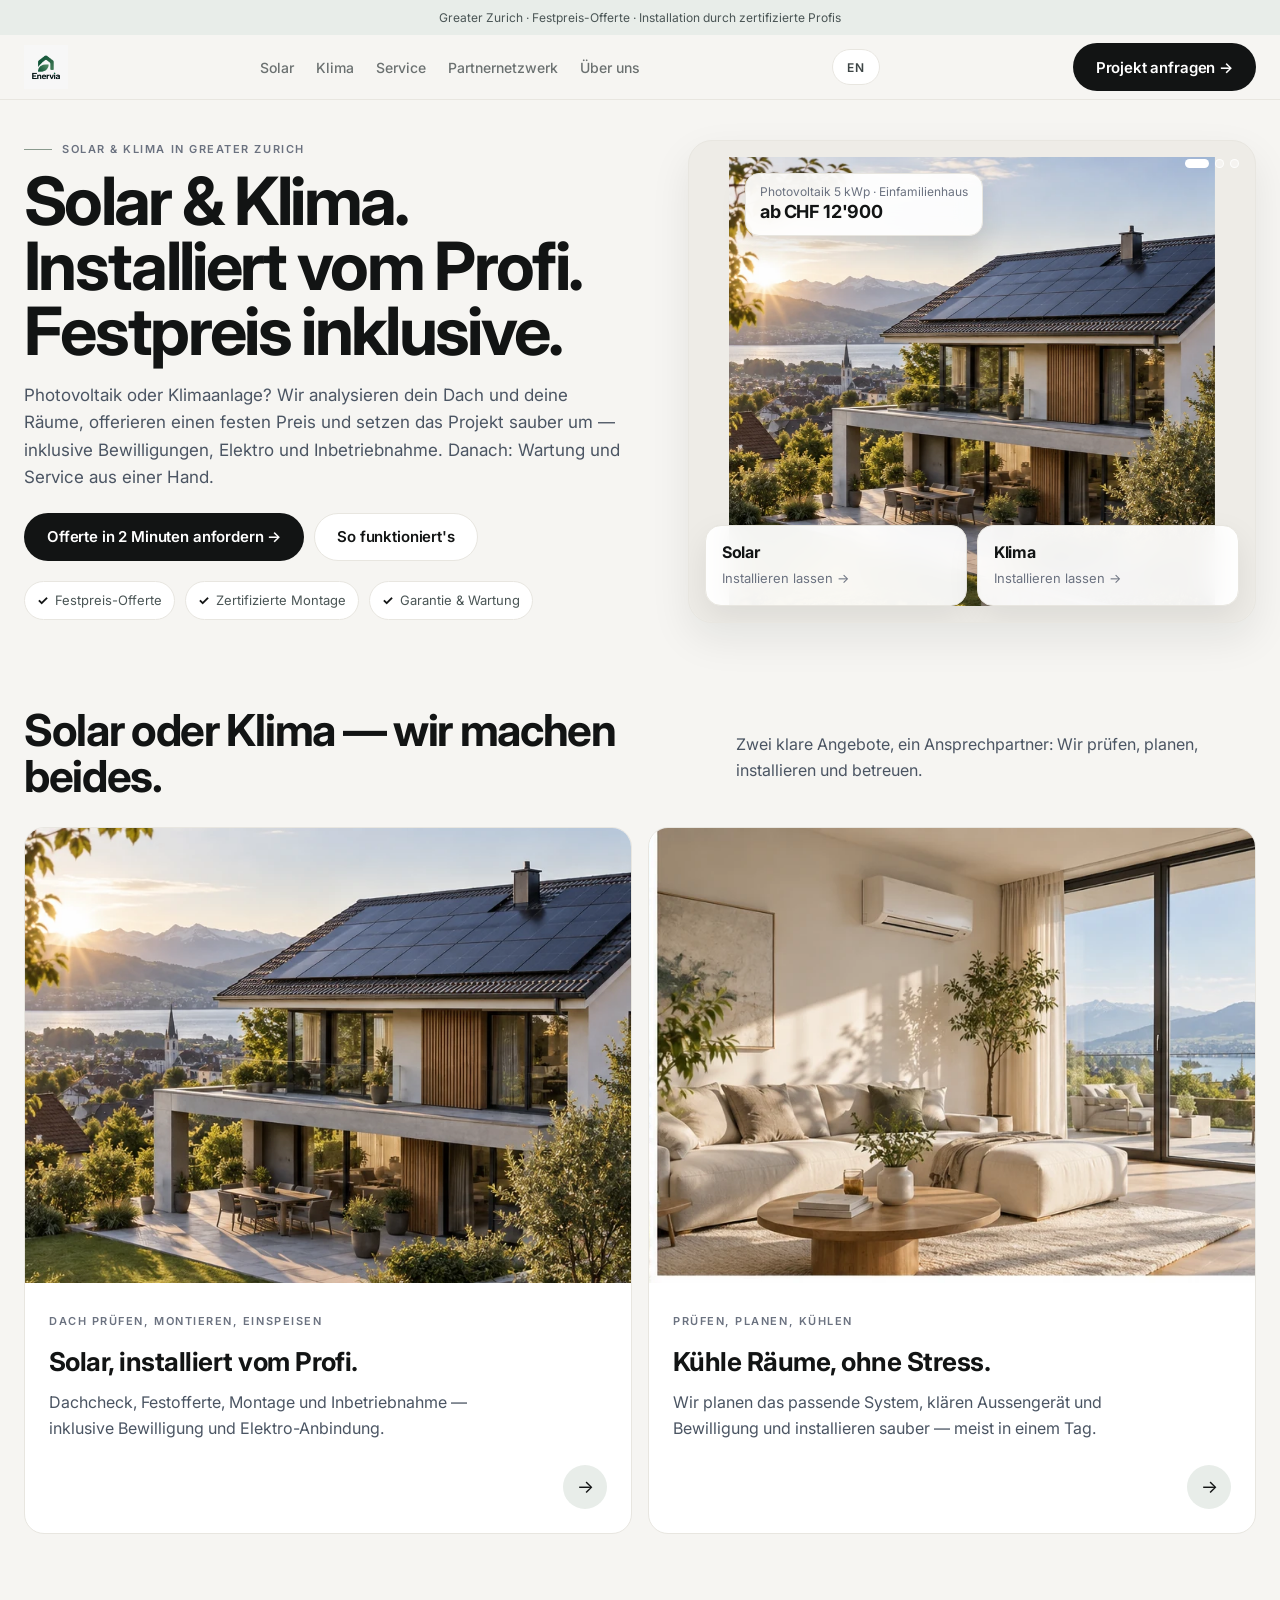
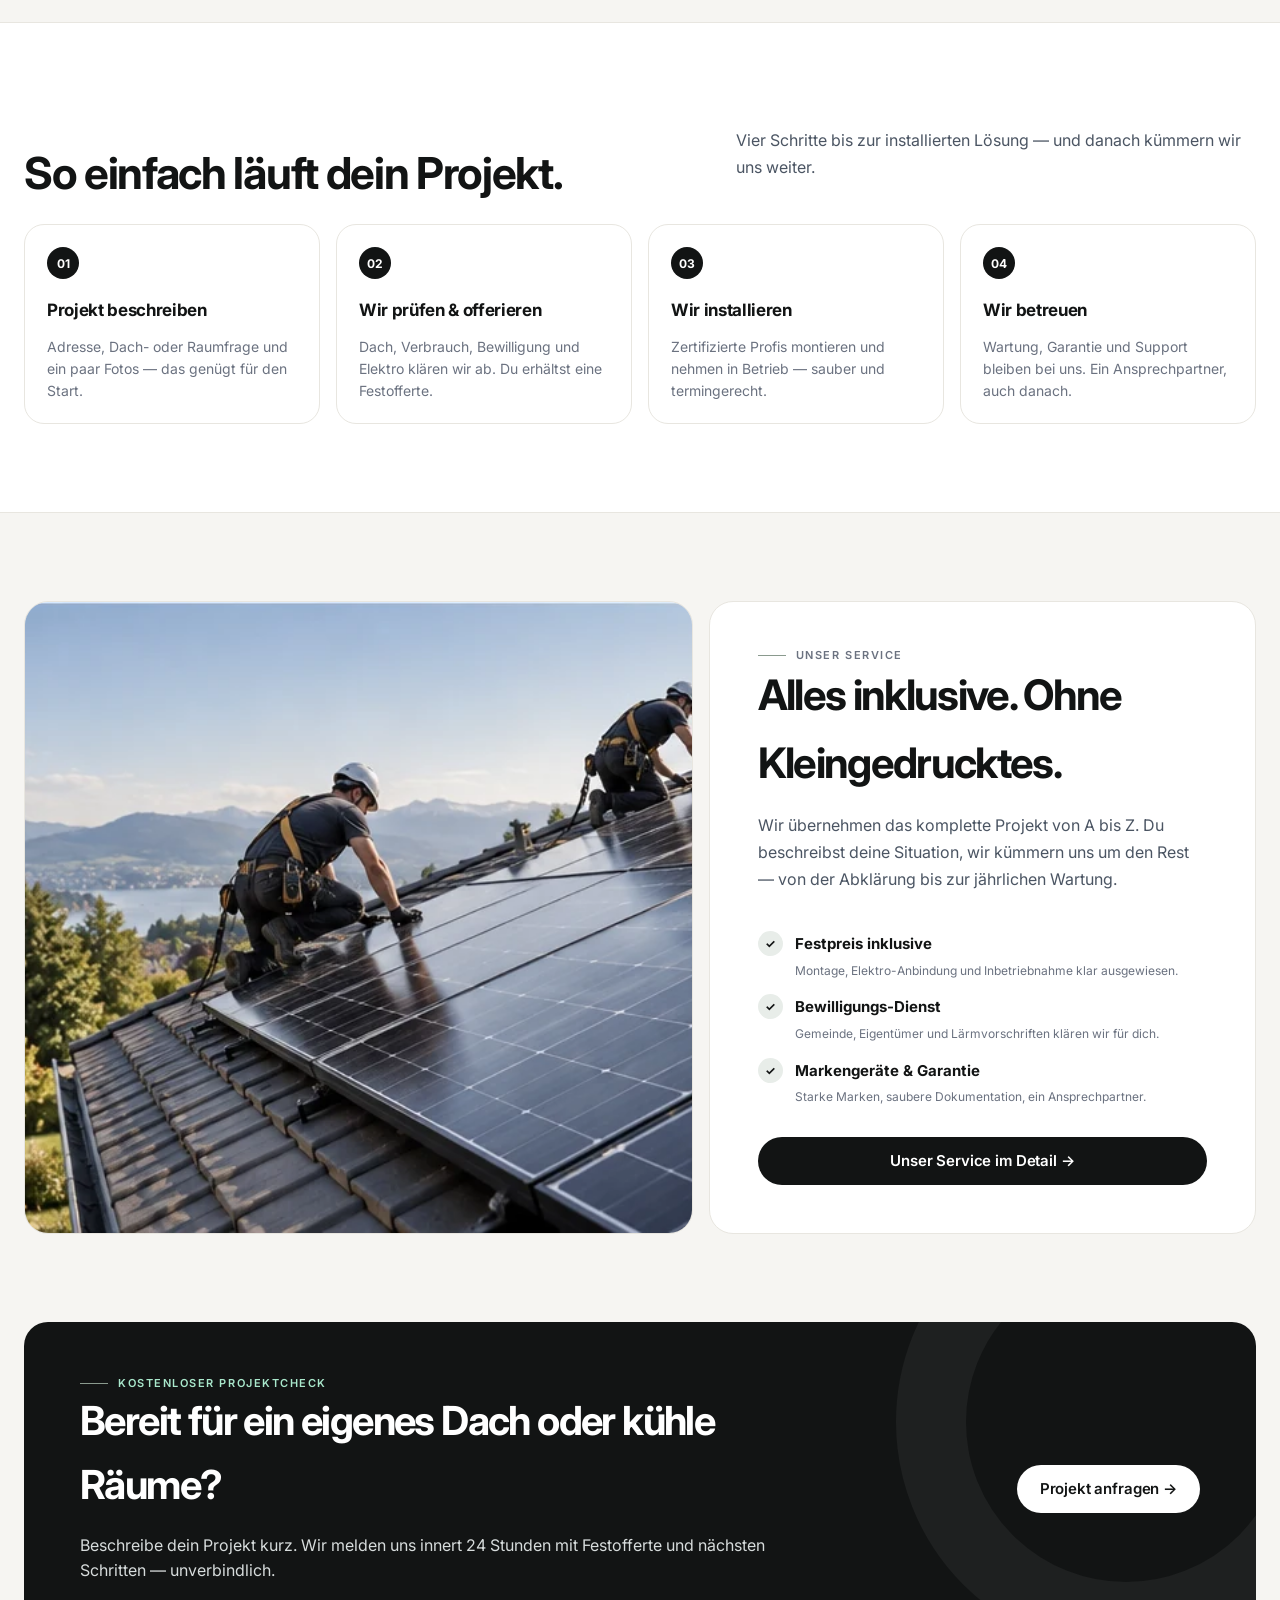
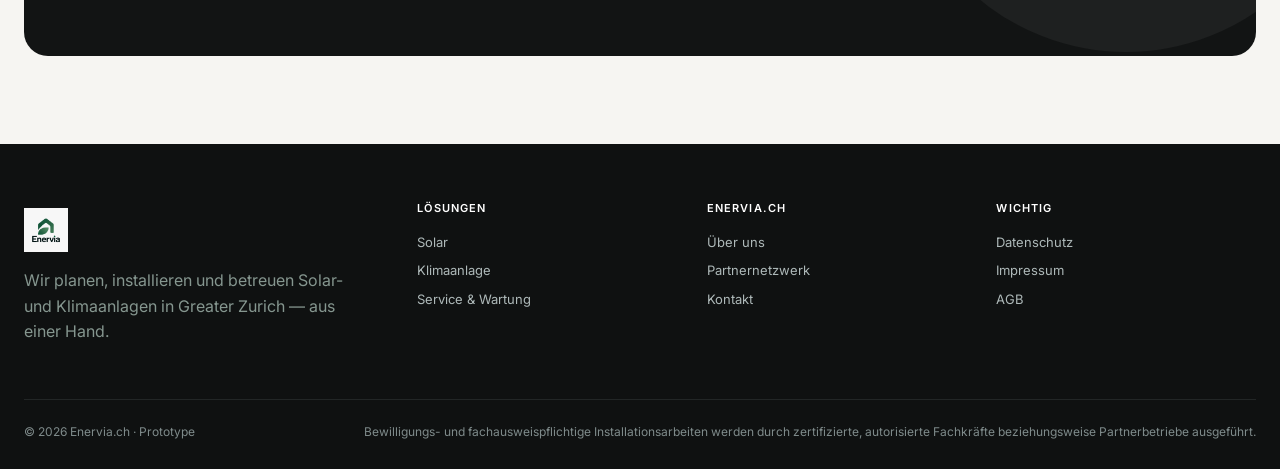
==== index.html @ 77761093 "made more like klimapro added veriation between solar and klima" ====
<!doctype html><html lang="de"><head><meta charset="utf-8"><meta name="viewport" content="width=device-width,initial-scale=1"><meta name="description" content="Solar und Klima in Greater Zurich: Festpreis, Installation und Service aus einer Hand." data-i18n-meta="meta.home"><title data-i18n="title.home">Enervia.ch – Solar & Klima installiert vom Profi</title><link rel="icon" href="assets/logo-mark.jpeg"><link rel="stylesheet" href="assets/style.css"><script src="assets/i18n.js"></script></head><body>
<div class="topbar" data-i18n="topbar">Greater Zurich · Festpreis-Offerte · Installation durch zertifizierte Profis</div>
<header class="header"><div class="wrap nav"><a class="brand" href="index.html"><img src="assets/logo.jpeg" alt="Enervia.ch"></a><nav class="navlinks"><a href="solar.html" data-i18n="nav.solar">Solar</a><a href="klima.html" data-i18n="nav.klima">Klima</a><a href="service.html" data-i18n="nav.service">Service</a><a href="partner.html" data-i18n="nav.partner">Partnernetzwerk</a><a href="about.html" data-i18n="nav.about">Über uns</a></nav><button class="langToggle" aria-label="Language">EN</button><a class="btn dark" href="kontakt.html" data-i18n="nav.cta">Projekt anfragen →</a><button class="menu" data-i18n-aria="menu.label" aria-label="Menü">☰</button><div class="mobileNav"><a href="solar.html" data-i18n="nav.solar">Solar</a><a href="klima.html" data-i18n="nav.klima">Klima</a><a href="service.html" data-i18n="nav.service">Service</a><a href="partner.html" data-i18n="nav.partner">Partnernetzwerk</a><a href="about.html" data-i18n="nav.about">Über uns</a><a href="kontakt.html"><b data-i18n="nav.cta">Projekt anfragen →</b></a></div></div></header>
<main>
<section class="hero"><div class="wrap heroShell"><div class="heroCopy"><div class="kicker" data-i18n="hero.kicker">Solar & Klima in Greater Zurich</div><h1 data-i18n="hero.h1" data-i18n-html="true">Solar & Klima. <br>Installiert vom Profi. <br>Festpreis inklusive.</h1><p class="lead" data-i18n="hero.lead">Photovoltaik oder Klimaanlage? Wir analysieren dein Dach und deine Räume, offerieren einen festen Preis und setzen das Projekt sauber um — inklusive Bewilligungen, Elektro und Inbetriebnahme. Danach: Wartung und Service aus einer Hand.</p><div class="heroActions"><a class="btn green" href="kontakt.html" data-i18n="hero.cta1">Offerte in 2 Minuten anfordern →</a><a class="btn ghost" href="#how" data-i18n="hero.cta2">So funktioniert's</a></div><div class="microTrust"><span data-i18n="hero.trust1">Festpreis-Offerte</span><span data-i18n="hero.trust2">Zertifizierte Montage</span><span data-i18n="hero.trust3">Garantie & Wartung</span></div></div><div class="heroVisual heroCarousel"><div class="heroSlides"><figure class="hslide active"><img src="assets/hero-solar.webp" alt="Modernes Schweizer Haus mit Solaranlage" data-i18n-alt="alt.heroSolar"><figcaption class="priceTag"><span data-i18n="hero.slide1">Photovoltaik 5 kWp · Einfamilienhaus</span><b>ab CHF 12'900</b></figcaption></figure><figure class="hslide"><img src="assets/climate.webp" alt="Modernes Wohnzimmer mit Klimaanlage" data-i18n-alt="alt.climateRoom"><figcaption class="priceTag"><span data-i18n="hero.slide2">Klimaanlage · 2 Räume · Wohnung</span><b>ab CHF 6'200</b></figcaption></figure><figure class="hslide"><img src="assets/installer.webp" alt="Fachbetrieb montiert Solarmodule" data-i18n-alt="alt.installer"><figcaption class="priceTag"><span data-i18n="hero.slide3">Beratung, Montage & Inbetriebnahme</span><b>aus einer Hand</b></figcaption></figure></div><div class="heroDots"><button class="dot active" type="button" aria-label="1"></button><button class="dot" type="button" aria-label="2"></button><button class="dot" type="button" aria-label="3"></button></div><div class="floating"><a class="floatCard solar" href="solar.html"><strong data-i18n="nav.solar">Solar</strong><small data-i18n="hero.float1">Installieren lassen →</small></a><a class="floatCard" href="klima.html"><strong data-i18n="nav.klima">Klima</strong><small data-i18n="hero.float2">Installieren lassen →</small></a></div></div></div></section>
<section class="choice" id="how"><div class="wrap"><div class="sectionHead"><h2 data-i18n="choose.h2">Solar oder Klima — wir machen beides.</h2><p data-i18n="choose.p">Zwei klare Angebote, ein Ansprechpartner: Wir prüfen, planen, installieren und betreuen.</p></div><div class="serviceGrid"><a class="serviceCard" href="solar.html"><img src="assets/hero-solar.webp" alt="Photovoltaik auf einem Einfamilienhaus" data-i18n-alt="alt.solarHouse"><div><span class="tag" data-i18n="choose.tag1">Dach prüfen, montieren, einspeisen</span><h3 data-i18n="choose.card1h">Solar, installiert vom Profi.</h3><p data-i18n="choose.card1p">Dachcheck, Festofferte, Montage und Inbetriebnahme — inklusive Bewilligung und Elektro-Anbindung.</p></div><span class="roundArrow">→</span></a><a class="serviceCard climate" href="klima.html"><img src="assets/climate.webp" alt="Modernes Wohnzimmer mit Klimaanlage" data-i18n-alt="alt.climateRoom"><div><span class="tag" data-i18n="choose.tag2">Prüfen, planen, kühlen</span><h3 data-i18n="choose.card2h">Kühle Räume, ohne Stress.</h3><p data-i18n="choose.card2p">Wir planen das passende System, klären Aussengerät und Bewilligung und installieren sauber — meist in einem Tag.</p></div><span class="roundArrow">→</span></a></div></div></section>
<section class="value"><div class="wrap"><div class="sectionHead"><h2 data-i18n="value.h2">So einfach läuft dein Projekt.</h2><p data-i18n="value.p">Vier Schritte bis zur installierten Lösung — und danach kümmern wir uns weiter.</p></div><div class="steps"><div class="step"><div class="num">01</div><h3 data-i18n="value.s1h">Projekt beschreiben</h3><p data-i18n="value.s1p">Adresse, Dach- oder Raumfrage und ein paar Fotos — das genügt für den Start.</p></div><div class="step"><div class="num">02</div><h3 data-i18n="value.s2h">Wir prüfen & offerieren</h3><p data-i18n="value.s2p">Dach, Verbrauch, Bewilligung und Elektro klären wir ab. Du erhältst eine Festofferte.</p></div><div class="step"><div class="num">03</div><h3 data-i18n="value.s3h">Wir installieren</h3><p data-i18n="value.s3p">Zertifizierte Profis montieren und nehmen in Betrieb — sauber und termingerecht.</p></div><div class="step"><div class="num">04</div><h3 data-i18n="value.s4h">Wir betreuen</h3><p data-i18n="value.s4p">Wartung, Garantie und Support bleiben bei uns. Ein Ansprechpartner, auch danach.</p></div></div></div></section>
<section class="proof"><div class="wrap proofGrid"><div class="proofPhoto"><img src="assets/installer.webp" alt="Fachbetrieb montiert Solarmodule" data-i18n-alt="alt.installer"></div><div class="proofCopy"><span class="kicker" data-i18n="proof.kicker">Unser Service</span><h2 data-i18n="proof.h2">Alles inklusive. Ohne Kleingedrucktes.</h2><p data-i18n="proof.p">Wir übernehmen das komplette Projekt von A bis Z. Du beschreibst deine Situation, wir kümmern uns um den Rest — von der Abklärung bis zur jährlichen Wartung.</p><div class="checks"><div class="check"><i>✓</i><div><b data-i18n="proof.c1b">Festpreis inklusive</b><br><span class="notice" data-i18n="proof.c1s">Montage, Elektro-Anbindung und Inbetriebnahme klar ausgewiesen.</span></div></div><div class="check"><i>✓</i><div><b data-i18n="proof.c2b">Bewilligungs-Dienst</b><br><span class="notice" data-i18n="proof.c2s">Gemeinde, Eigentümer und Lärmvorschriften klären wir für dich.</span></div></div><div class="check"><i>✓</i><div><b data-i18n="proof.c3b">Markengeräte & Garantie</b><br><span class="notice" data-i18n="proof.c3s">Starke Marken, saubere Dokumentation, ein Ansprechpartner.</span></div></div></div><a class="btn dark" href="service.html" data-i18n="proof.btn">Unser Service im Detail →</a></div></div></section>
<section class="cta"><div class="wrap ctaBox"><div><span class="kicker" style="color:#a9e8cc" data-i18n="cta.kicker">Kostenloser Projektcheck</span><h2 data-i18n="cta.h2">Bereit für ein eigenes Dach oder kühle Räume?</h2><p data-i18n="cta.p">Beschreibe dein Projekt kurz. Wir melden uns innert 24 Stunden mit Festofferte und nächsten Schritten — unverbindlich.</p></div><a class="btn" href="kontakt.html" data-i18n="cta.btn">Projekt anfragen →</a></div></section>
</main>
<footer><div class="wrap"><div class="footgrid"><div><a class="brand" href="index.html" style="color:#fff"><img src="assets/logo.jpeg" alt="Enervia.ch"></a><p style="color:#85968f;max-width:320px;line-height:1.6" data-i18n="footer.desc">Wir planen, installieren und betreuen Solar- und Klimaanlagen in Greater Zurich — aus einer Hand.</p></div><div><h4 data-i18n="footer.solutions">Lösungen</h4><a href="solar.html" data-i18n="nav.solar">Solar</a><a href="klima.html" data-i18n="footer.klima">Klimaanlage</a><a href="service.html" data-i18n="footer.service">Service & Wartung</a></div><div><h4>Enervia.ch</h4><a href="about.html" data-i18n="nav.about">Über uns</a><a href="partner.html" data-i18n="nav.partner">Partnernetzwerk</a><a href="kontakt.html" data-i18n="footer.contact">Kontakt</a></div><div><h4 data-i18n="footer.legal">Wichtig</h4><a href="#" data-i18n="footer.privacy">Datenschutz</a><a href="#" data-i18n="footer.imprint">Impressum</a><a href="#" data-i18n="footer.terms">AGB</a></div></div><div class="footbottom"><div>© 2026 Enervia.ch · Prototype</div><div data-i18n="footer.disclaimer">Bewilligungs- und fachausweispflichtige Installationsarbeiten werden durch zertifizierte, autorisierte Fachkräfte beziehungsweise Partnerbetriebe ausgeführt.</div></div></div></footer>
<script src="assets/app.js"></script></body></html>
---- assets/style.css ----
@import url('https://fonts.googleapis.com/css2?family=Inter:wght@400;500;600;700&family=Instrument+Serif:ital@0;1&display=swap');
:root{
  --charcoal:#121414;
  --ink:#121414;
  --sage:#8A9A8E;
  --sage-light:#E8EDE9;
  --stone:#F6F5F2;
  --stone-2:#EEECE7;
  --border:#E8E6E0;
  --muted:#6B7280;
  --bg:#F6F5F2;
  --card:#fff;
  --green:#121414;
  --green-dark:#2a2f2f;
  --mint:#E8EDE9;
  --max:1280px;
  --r:20px;
  --radius:16px;
  --radius-pill:999px;
  --shadow:0 16px 40px rgba(18,20,20,.08)}
*{box-sizing:border-box}html{scroll-behavior:smooth}body{margin:0;background:var(--stone);color:var(--ink);font-family:'Inter',system-ui,-apple-system,Segoe UI,sans-serif;line-height:1.6;-webkit-font-smoothing:antialiased}img{display:block;max-width:100%}a{text-decoration:none;color:inherit}.wrap{width:min(var(--max),calc(100% - 48px));margin:auto}
.topbar{background:var(--sage-light);color:#4A5555;font-size:12px;padding:8px 0;text-align:center}.header{position:sticky;top:0;z-index:40;background:rgba(246,245,242,.92);backdrop-filter:blur(12px);border-bottom:1px solid var(--border)}.nav{height:64px;display:flex;align-items:center;justify-content:space-between;gap:24px}.brand{font:700 19px/1 'Inter',sans-serif;letter-spacing:-.03em;display:flex;align-items:center;gap:10px}.brand span{color:var(--sage)}.brand img{display:block;height:44px;width:auto;object-fit:contain}.navlinks{display:flex;align-items:center;gap:22px;font:500 14px 'Inter',sans-serif;color:#3d4545;flex-shrink:0}.navlinks a{white-space:nowrap;opacity:.75;transition:opacity .2s ease,transform .2s ease}.navlinks a:hover{opacity:1;color:var(--ink);transform:translateY(-1px)}.btn{display:inline-flex;align-items:center;justify-content:center;gap:10px;min-height:48px;padding:0 22px;border-radius:var(--radius-pill);border:1px solid transparent;font:600 15px 'Inter',sans-serif;letter-spacing:-.01em;cursor:pointer;transition:transform .25s cubic-bezier(.16,1,.3,1),box-shadow .25s ease,background .2s ease,border-color .2s ease}.btn.dark,.btn.green{background:var(--charcoal);color:#fff}.btn.green{background:var(--charcoal)}.btn.dark:hover,.btn.green:hover{background:var(--green-dark)}.btn.ghost{background:#fff;color:var(--charcoal);border:1px solid var(--border)}.btn.ghost:hover{border-color:var(--charcoal)}.btn:hover{transform:translateY(-2px);box-shadow:0 6px 18px rgba(0,0,0,.12)}.menu{display:none;border:1px solid var(--border);background:#fff;width:42px;height:42px;border-radius:12px;font-size:22px;color:var(--charcoal)}.mobileNav{display:none}
.hero{padding:56px 0 44px}.heroShell{display:grid;grid-template-columns:1.05fr .95fr;gap:48px;align-items:center}.heroCopy{border-radius:0;background:transparent;padding:0;display:flex;flex-direction:column;justify-content:center;position:relative;overflow:hidden}.heroCopy:after{content:none}.kicker{font:600 11px/1 'Inter',sans-serif;letter-spacing:.14em;text-transform:uppercase;color:var(--muted);display:flex;align-items:center;gap:10px}.kicker::before{content:"";width:28px;height:1px;background:var(--sage)}h1,h2,h3{font-family:'Inter',sans-serif;letter-spacing:-.04em;margin:0}h1{font-size:clamp(46px,5.2vw,72px);line-height:.98;max-width:760px;margin-top:18px;letter-spacing:-.04em}.lead{font-size:17px;line-height:1.6;color:#4B5563;max-width:600px;margin:22px 0 0}.heroActions{display:flex;gap:10px;flex-wrap:wrap;margin-top:28px}.microTrust{display:flex;gap:10px;flex-wrap:wrap;margin-top:26px;color:#4A5555;font-size:13px}.microTrust span{background:#fff;border:1px solid var(--border);border-radius:var(--radius-pill);padding:8px 12px;display:inline-flex;align-items:center;gap:7px}.microTrust span:before{content:'✓';color:var(--charcoal);font-weight:700}.heroVisual{border-radius:24px;background:var(--stone-2);border:1px solid var(--border);overflow:hidden;position:relative;aspect-ratio:4/3;box-shadow:var(--shadow)}.heroVisual img{width:100%;height:100%;object-fit:cover}.floating{position:absolute;left:16px;right:16px;bottom:16px;display:grid;grid-template-columns:1fr 1fr;gap:10px}.floatCard{background:rgba(255,255,255,.94);backdrop-filter:blur(12px);border:1px solid var(--border);box-shadow:0 12px 32px rgba(0,0,0,.08);padding:14px 16px;border-radius:16px}.floatCard strong{font-family:'Inter',sans-serif;font-weight:700;display:block;font-size:16px;letter-spacing:-.02em}.floatCard small{color:var(--muted);font-size:13px}.floatCard.solar{background:rgba(255,255,255,.94);color:var(--charcoal)}.floatCard.solar small{color:var(--muted)}

/* ── Compact hero (KlimaPro-style) ── */
.hero{padding:40px 0 40px}
.heroShell{gap:36px}
.heroCopy h1{margin-top:14px}
.heroCopy .lead{margin-top:18px}
.heroCopy .heroActions{margin-top:22px}
.heroCopy .microTrust{margin-top:20px}

/* ── Hero carousel ── */
@media(min-width:981px){.heroVisual.heroCarousel{aspect-ratio:4/3.4}}
.heroSlides{position:absolute;inset:0}
.hslide{position:absolute;inset:0;opacity:0;transition:opacity 1s ease}
.hslide.active{opacity:1}
.hslide img{width:100%;height:100%;object-fit:cover;animation:heroZoom 8s ease forwards}
@keyframes heroZoom{from{transform:scale(1.06)}to{transform:scale(1)}}
.priceTag{position:absolute;top:16px;left:16px;background:rgba(255,255,255,.92);backdrop-filter:blur(12px);border:1px solid var(--border);border-radius:14px;padding:10px 14px;box-shadow:0 10px 26px rgba(0,0,0,.10);line-height:1.35;z-index:2}
.priceTag span{display:block;font-size:12px;color:var(--muted)}
.priceTag b{font-size:18px;font-weight:700;letter-spacing:-.02em}
.heroDots{position:absolute;right:16px;top:18px;display:flex;gap:6px;z-index:2}
.heroDots .dot{width:9px;height:9px;border-radius:50%;border:1px solid rgba(255,255,255,.85);background:rgba(255,255,255,.4);cursor:pointer;padding:0;transition:background .3s ease,width .3s ease}
.heroDots .dot.active{background:#fff;width:24px;border-radius:999px}
.heroVisual .floating{z-index:3}
.choice{padding:44px 0 88px}.sectionHead{display:flex;justify-content:space-between;gap:30px;align-items:end;margin-bottom:28px}.sectionHead h2{font-size:clamp(30px,3.6vw,44px);line-height:1.05;max-width:700px;letter-spacing:-.03em}.sectionHead p{max-width:520px;color:#4B5563;line-height:1.65}.serviceGrid{display:grid;grid-template-columns:1fr 1fr;gap:16px}.serviceCard{min-height:0;border-radius:20px;background:#fff;border:1px solid var(--border);color:var(--charcoal);padding:0;display:flex;flex-direction:column;isolation:isolate;overflow:hidden;transition:transform .35s cubic-bezier(.16,1,.3,1),box-shadow .35s ease,border-color .2s ease}.serviceCard img{position:static;width:100%;height:auto;aspect-ratio:4/3;object-fit:cover;transition:transform .5s ease}.serviceCard:hover img{transform:scale(1.03)}.serviceCard:after{content:none}.serviceCard:hover{transform:translateY(-6px);box-shadow:0 16px 32px rgba(0,0,0,.08);border-color:#d0ceca}.serviceCard>div{padding:24px}.serviceCard .tag{font:600 11px/1 'Inter',sans-serif;letter-spacing:.14em;text-transform:uppercase;color:var(--muted)}.serviceCard h3{font-size:26px;margin:8px 0;letter-spacing:-.02em}.serviceCard p{margin:0;color:#4B5563;max-width:430px}.roundArrow{width:44px;height:44px;border-radius:50%;background:var(--sage-light);color:var(--charcoal);display:grid;place-items:center;font-size:18px;margin:auto 24px 24px;align-self:flex-end;transition:transform .3s ease,background .25s ease}.serviceCard:hover .roundArrow{transform:translate(2px,-2px);background:var(--charcoal);color:#fff}.tag{font-size:12px;font-weight:700;text-transform:uppercase;letter-spacing:.12em}.serviceCard.climate img{object-position:center}.serviceCard,.step,.infoCard{transition:transform .35s cubic-bezier(.16,1,.3,1),box-shadow .35s cubic-bezier(.16,1,.3,1)}
.value{padding:88px 0;background:#fff;color:var(--charcoal);border-top:1px solid var(--border);border-bottom:1px solid var(--border)}.value .sectionHead p{color:#4B5563}.steps{display:grid;grid-template-columns:repeat(4,1fr);gap:16px}.step{border:1px solid var(--border);border-radius:20px;padding:22px;background:#fff;display:flex;flex-direction:column;gap:12px}.step:hover{transform:translateY(-5px);border-color:#d0ceca;box-shadow:0 12px 28px rgba(0,0,0,.06)}.step .num{width:32px;height:32px;border-radius:50%;display:grid;place-items:center;background:var(--charcoal);color:#fff;font:700 12px 'Inter',sans-serif;transition:transform .3s ease,background .3s ease}.step:hover .num{background:var(--green-dark);transform:scale(1.08)}.step h3{font-size:17px;margin:6px 0 0;letter-spacing:-.02em}.step p{color:var(--muted);margin:0;font-size:14px;line-height:1.55}
.proof{padding:88px 0}.proofGrid{display:grid;grid-template-columns:1.1fr .9fr;gap:16px}.proofPhoto,.proofCopy{border-radius:24px;overflow:hidden;min-height:480px}.proofPhoto{border:1px solid var(--border)}.proofPhoto img{width:100%;height:100%;object-fit:cover}.proofCopy{background:#fff;border:1px solid var(--border);padding:48px;display:flex;flex-direction:column;justify-content:center}.proofCopy h2{font-size:clamp(28px,3.4vw,42px)}.proofCopy p{color:#4B5563;line-height:1.7}.checks{display:grid;gap:12px;margin:22px 0 28px}.check{display:flex;gap:12px}.check b{font-size:15px}.check i{font-style:normal;width:25px;height:25px;border-radius:50%;background:var(--sage-light);color:var(--charcoal);display:grid;place-items:center;font-size:12px;font-weight:700;flex:0 0 auto}.check:hover i{transform:scale(1.12);background:var(--sage);color:#fff}
.cta{padding:0 0 88px}.ctaBox{border-radius:24px;background:var(--charcoal);color:#fff;padding:56px;display:flex;align-items:center;justify-content:space-between;gap:30px;overflow:hidden;position:relative}.ctaBox:after{content:'';position:absolute;width:320px;height:320px;border-radius:50%;border:70px solid rgba(255,255,255,.05);right:-100px;top:-130px}.ctaBox h2{font-size:clamp(28px,3.4vw,40px);max-width:700px;color:#fff}.ctaBox p{color:#d7dcdc;max-width:700px}.ctaBox .btn{background:#fff;color:var(--charcoal);position:relative;z-index:1}.ctaBox .btn:hover{transform:translateY(-2px) scale(1.02);box-shadow:0 8px 28px rgba(255,255,255,.15)}
.pageHero{padding:64px 0 44px}.pageHeroGrid{display:grid;grid-template-columns:1fr 1fr;gap:40px;align-items:stretch}.pageHeroCopy{padding:10px 8px 10px 0}.pageHero h1{font-size:clamp(44px,5vw,64px)}.pageHeroVisual{min-height:480px;border-radius:24px;overflow:hidden;border:1px solid var(--border)}.pageHeroVisual img{width:100%;height:100%;object-fit:cover}.pill{display:inline-flex;padding:8px 12px;border-radius:var(--radius-pill);background:#fff;border:1px solid var(--border);color:#374151;font-size:12px;font-weight:600}.contentSection{padding:72px 0}.contentGrid3{display:grid;grid-template-columns:repeat(3,1fr);gap:16px}.infoCard{background:#fff;border:1px solid var(--border);border-radius:20px;padding:26px}.infoCard .kicker{margin-bottom:10px;color:var(--sage)}.infoCard h3{font-size:20px;margin:8px 0}.infoCard p{color:var(--muted);line-height:1.6}.quoteForm{display:grid;grid-template-columns:1fr 1fr;gap:16px;background:#fff;border:1px solid var(--border);border-radius:20px;padding:32px}.field{display:grid;gap:7px}.field.full{grid-column:1/-1}.field label{font-size:11px;font-weight:600;letter-spacing:.06em;text-transform:uppercase;color:#374151}.field input,.field select,.field textarea{width:100%;border:1px solid var(--border);border-radius:12px;padding:13px 15px;background:#fff;font:500 14px 'Inter',sans-serif;outline:none;transition:border-color .3s ease,box-shadow .3s ease}.field input:focus,.field select:focus,.field textarea:focus{border-color:var(--charcoal);box-shadow:0 0 0 3px rgba(18,20,20,.08)}.field textarea{min-height:120px;resize:vertical}.notice{font-size:12px;color:var(--muted);line-height:1.5}
footer{background:#0f1111;color:#d5dfdb;padding:56px 0 28px}.footgrid{display:grid;grid-template-columns:1.4fr repeat(3,1fr);gap:30px}.footgrid h4{font-size:11px;font-weight:600;letter-spacing:.1em;text-transform:uppercase;margin:0 0 14px;color:#fff}.footgrid a{display:block;color:#aeb9b9;font-size:13px;margin:8px 0;transition:color .2s ease,transform .2s ease}.footgrid a:hover{color:#fff;transform:translateX(2px)}.footbottom{display:flex;justify-content:space-between;border-top:1px solid #222626;margin-top:38px;padding-top:22px;color:#7f8b8b;font-size:12px}
@media(max-width:980px){.navlinks{display:none}.menu{display:flex}.nav .btn.dark{display:none}.mobileNav{display:none;position:absolute;top:64px;left:0;right:0;background:#fff;border-bottom:1px solid var(--border);padding:20px}.mobileNav.open{display:grid;gap:16px}.heroShell,.proofGrid,.pageHeroGrid{grid-template-columns:1fr}.heroCopy{padding:0}.heroVisual{min-height:420px;aspect-ratio:auto}.steps{grid-template-columns:1fr 1fr}.footgrid{grid-template-columns:1fr 1fr}}
@media(max-width:680px){.wrap{width:min(var(--max),calc(100% - 24px))}.topbar{font-size:11px}.hero{padding-top:32px}.heroShell{min-height:0}.heroCopy{padding:0;border-radius:0}.heroVisual{min-height:340px;border-radius:20px}.floating{grid-template-columns:1fr}.floating .floatCard:nth-child(2){display:none}h1{font-size:42px}.lead{font-size:16px}.serviceGrid,.steps,.contentGrid3,.quoteForm{grid-template-columns:1fr}.serviceCard{min-height:0;border-radius:18px}.serviceCard img{aspect-ratio:16/11}.sectionHead{display:block}.sectionHead p{margin-top:14px}.value,.proof,.contentSection{padding:58px 0}.proofCopy{padding:30px}.proofCopy h2,.ctaBox h2{font-size:32px}.ctaBox{padding:36px 26px;display:block}.ctaBox .btn{margin-top:16px}.pageHero{padding-top:38px}.pageHeroCopy{padding:20px 0}.pageHeroVisual{min-height:300px}.field.full{grid-column:auto}.footgrid{grid-template-columns:1fr}.footbottom{display:block}.footbottom div+div{margin-top:8px}}

/* ── Language toggle ── */
.langToggle{display:inline-flex;align-items:center;justify-content:center;min-width:48px;height:36px;padding:0 12px;border-radius:var(--radius-pill);border:1px solid var(--border);background:#fff;color:#3d4545;font:600 12px 'Inter',sans-serif;letter-spacing:.08em;cursor:pointer;transition:background .2s ease,color .2s ease,border-color .2s ease;flex-shrink:0}.langToggle:hover{background:var(--charcoal);color:#fff;border-color:var(--charcoal)}

/* ── Scroll-reveal animations ── */
@keyframes revealUp{from{opacity:0;transform:translateY(32px)}to{opacity:1;transform:translateY(0)}}
@keyframes revealScale{from{opacity:0;transform:scale(.92)}to{opacity:1;transform:scale(1)}}
.reveal{opacity:0;transform:translateY(32px);transition:opacity .7s cubic-bezier(.16,1,.3,1),transform .7s cubic-bezier(.16,1,.3,1)}
.reveal.visible{opacity:1;transform:translateY(0)}
.reveal-scale{opacity:0;transform:scale(.92);transition:opacity .6s cubic-bezier(.16,1,.3,1),transform .6s cubic-bezier(.16,1,.3,1)}
.reveal-scale.visible{opacity:1;transform:scale(1)}

/* stagger children */
.stagger>.reveal:nth-child(1),.stagger>.reveal-scale:nth-child(1){transition-delay:.0s}
.stagger>.reveal:nth-child(2),.stagger>.reveal-scale:nth-child(2){transition-delay:.1s}
.stagger>.reveal:nth-child(3),.stagger>.reveal-scale:nth-child(3){transition-delay:.2s}
.stagger>.reveal:nth-child(4),.stagger>.reveal-scale:nth-child(4){transition-delay:.3s}

/* ── Brand hover ── */
.brand{transition:opacity .2s ease}.brand:hover{opacity:.75}

/* ── Reduced motion ── */
@media(prefers-reduced-motion:reduce){.reveal,.reveal-scale{opacity:1;transform:none;transition:none}*{animation-duration:0s!important;transition-duration:0s!important}}

/* ── Estimate wizard (KlimaPro-style) ── */
.estimate{background:#fff;border:1px solid var(--border);border-radius:20px;padding:28px;max-width:760px;margin:0 auto}
.estHead{display:flex;justify-content:space-between;align-items:center;gap:14px}
.estTitle{font:700 15px 'Inter',sans-serif;letter-spacing:-.01em}
.estCount{font-size:12px;color:var(--muted);white-space:nowrap}
.estDots{display:flex;gap:6px;margin:12px 0 4px}
.estDots i{height:4px;flex:1;border-radius:999px;background:var(--border);transition:background .3s ease}
.estDots i.on{background:var(--sage)}
.estStep{display:none}
.estStep.on{display:block;animation:estIn .35s ease}
@keyframes estIn{from{opacity:0;transform:translateX(14px)}to{opacity:1;transform:none}}
.estStep h3{font-size:22px;letter-spacing:-.02em}
.estErr{color:#b45309;font-size:13px;margin:10px 0 0;min-height:1em}
.estLabel{font-size:11px;font-weight:600;letter-spacing:.06em;text-transform:uppercase;color:#374151;margin:16px 0 8px}
.estLabel:first-of-type{margin-top:8px}
.chips{display:flex;flex-wrap:wrap;gap:8px}
.chip{appearance:none;border:1px solid var(--border);background:#fff;border-radius:999px;padding:9px 15px;font:500 13px 'Inter',sans-serif;color:#3d4545;cursor:pointer;transition:all .2s ease}
.chip:hover{border-color:var(--sage)}
.chip.on{background:var(--charcoal);color:#fff;border-color:var(--charcoal)}
.estGrid{display:grid;grid-template-columns:1fr 1fr;gap:0 16px}
.estNote{font-size:12px;color:var(--muted);margin-top:8px;line-height:1.5}
.estRange{margin:14px 0 0;border-radius:16px;background:var(--sage-light);padding:16px 18px;display:flex;flex-wrap:wrap;align-items:center;justify-content:space-between;gap:10px}
.estRange small{display:block;font-size:11px;color:#57615d;text-transform:uppercase;letter-spacing:.06em;font-weight:600;margin-bottom:2px}
.estRange b{font-size:26px;font-weight:700;letter-spacing:-.03em}
.estRange em{font-style:normal;font-size:12px;color:var(--muted);max-width:300px}
.estNav{display:flex;justify-content:space-between;align-items:center;gap:12px;margin-top:22px}
.estNav .btn{min-height:44px;padding:0 18px}
.estNav .back{color:var(--muted);font-size:13px;background:none;border:none;cursor:pointer;padding:8px 4px;transition:color .2s ease}
.estNav .back:hover{color:var(--charcoal)}
.uploadChips{display:grid;grid-template-columns:repeat(2,1fr);gap:8px}
.uploadChips .chip{border-radius:14px;min-height:52px;font-size:14px;border-style:dashed;display:flex;align-items:center;justify-content:center}
.uploadChips .chip.on{background:var(--sage-light);color:var(--charcoal);border-color:var(--sage);border-style:solid}
.consent{display:flex;gap:10px;align-items:flex-start;font-size:13px;color:#4B5563;line-height:1.5;margin-top:14px;cursor:pointer}
.consent input{margin-top:3px;accent-color:var(--charcoal)}
.estRangePlace{display:none}
.estInput{width:100%;border:1px solid var(--border);border-radius:12px;padding:13px 15px;background:#fff;font:500 14px 'Inter',sans-serif;outline:none;transition:border-color .3s ease,box-shadow .3s ease}
.estInput:focus{border-color:var(--charcoal);box-shadow:0 0 0 3px rgba(18,20,20,.08)}
.estStep .estInput{margin-top:8px}
.estGrid .field{margin-top:8px}
@media(max-width:680px){.estGrid{grid-template-columns:1fr}.estimate{padding:20px}.uploadChips{grid-template-columns:1fr 1fr}}
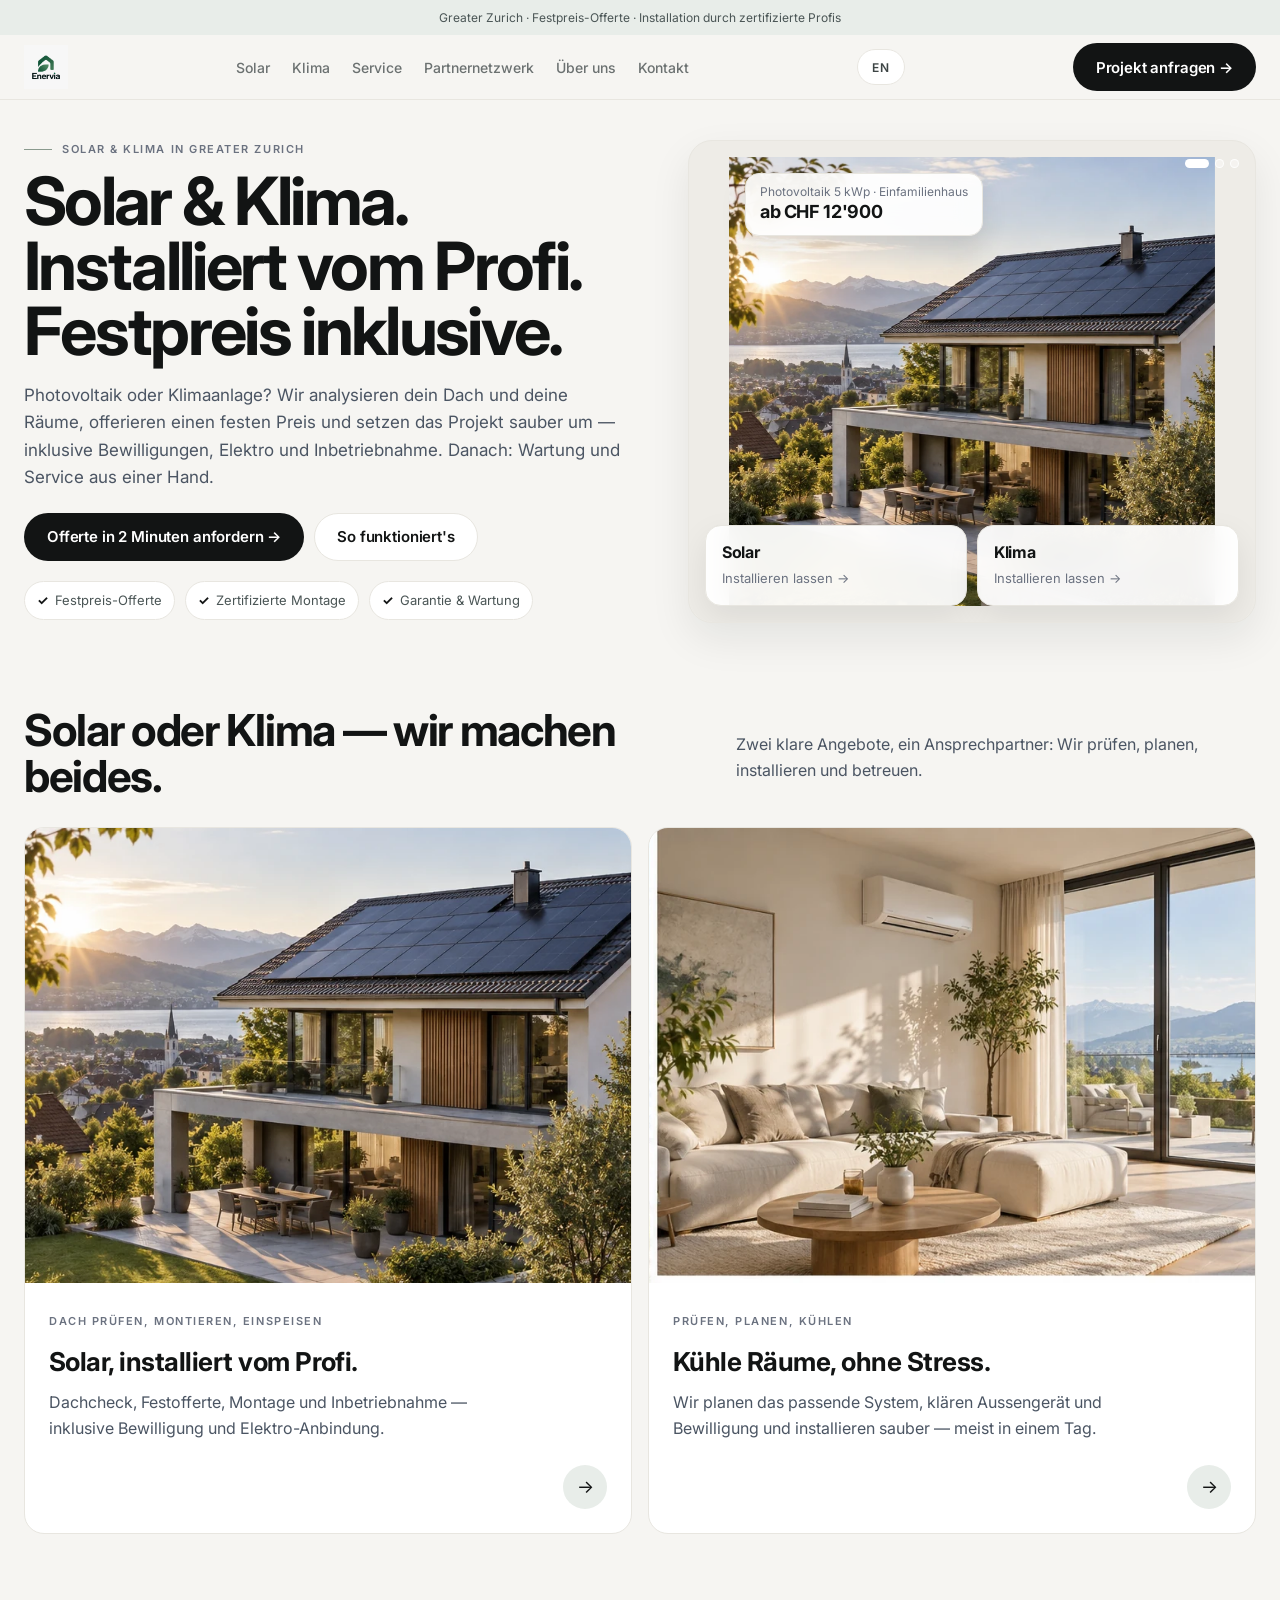
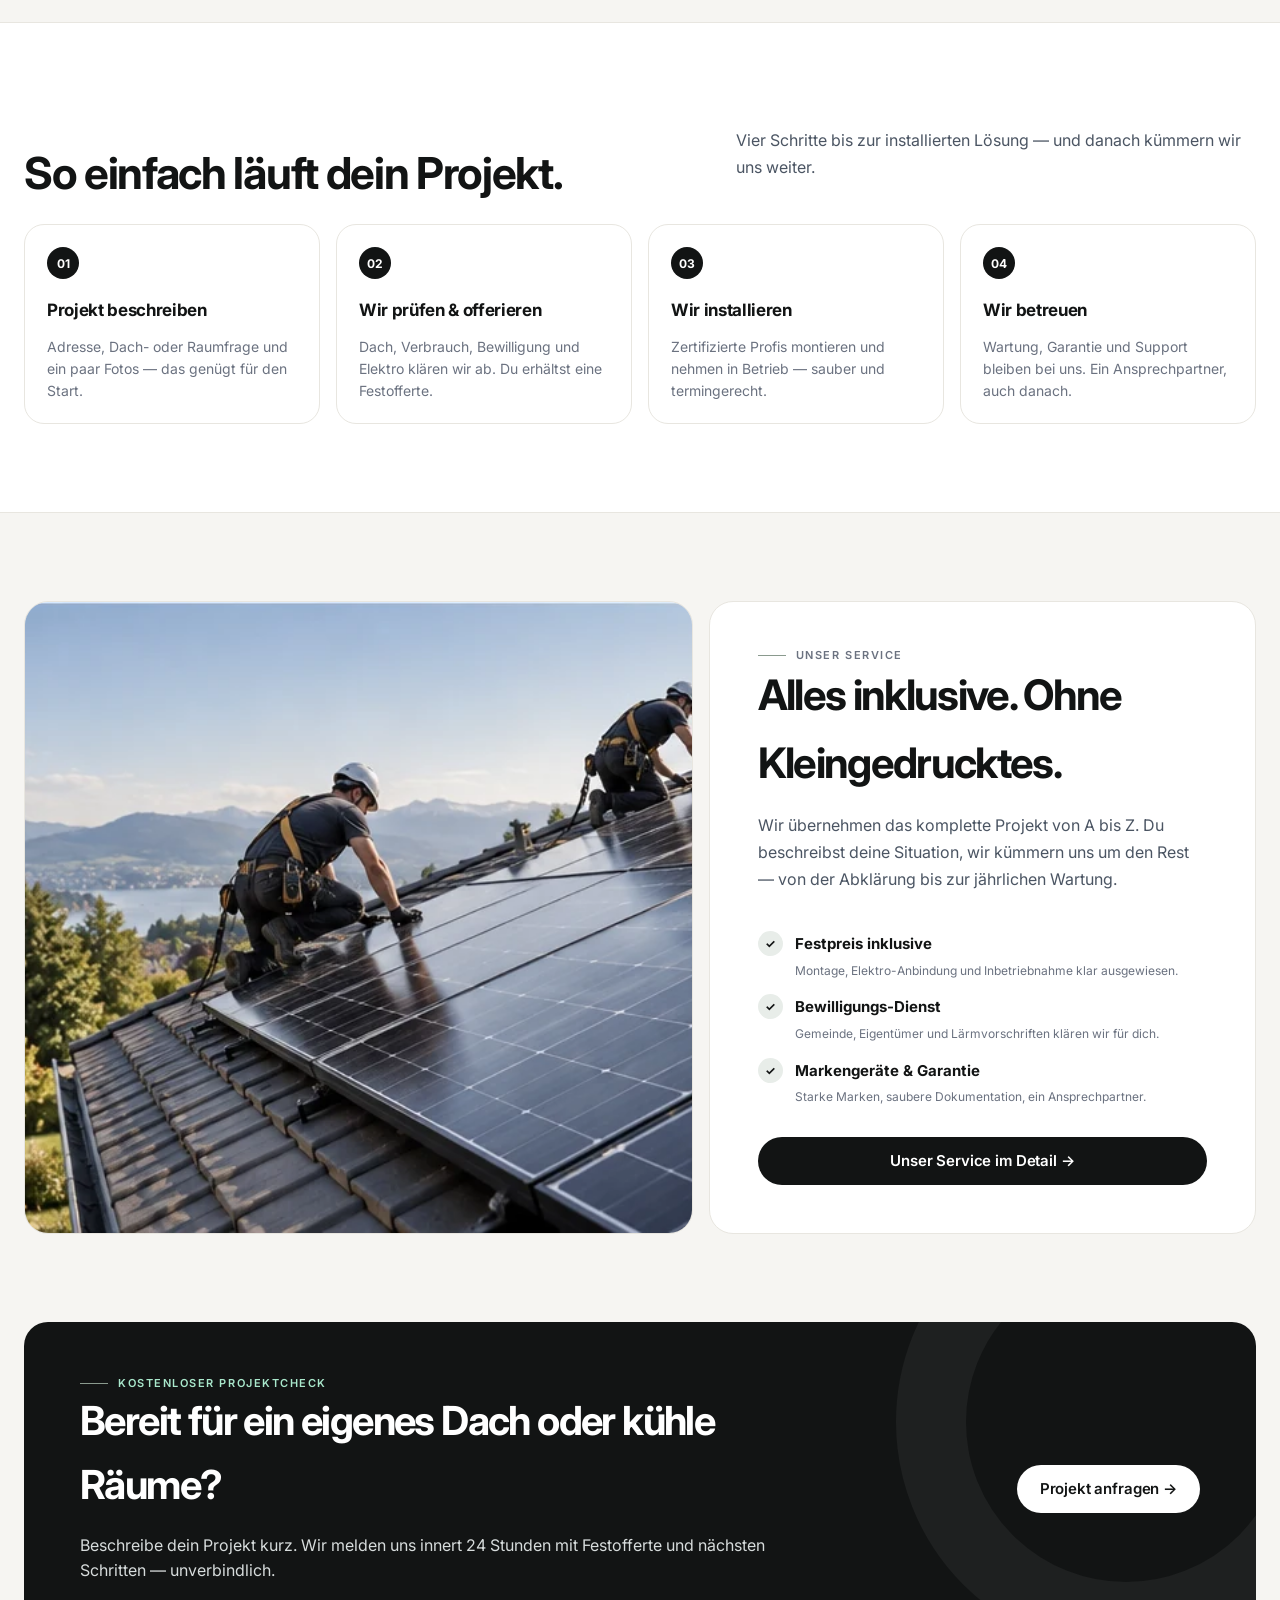
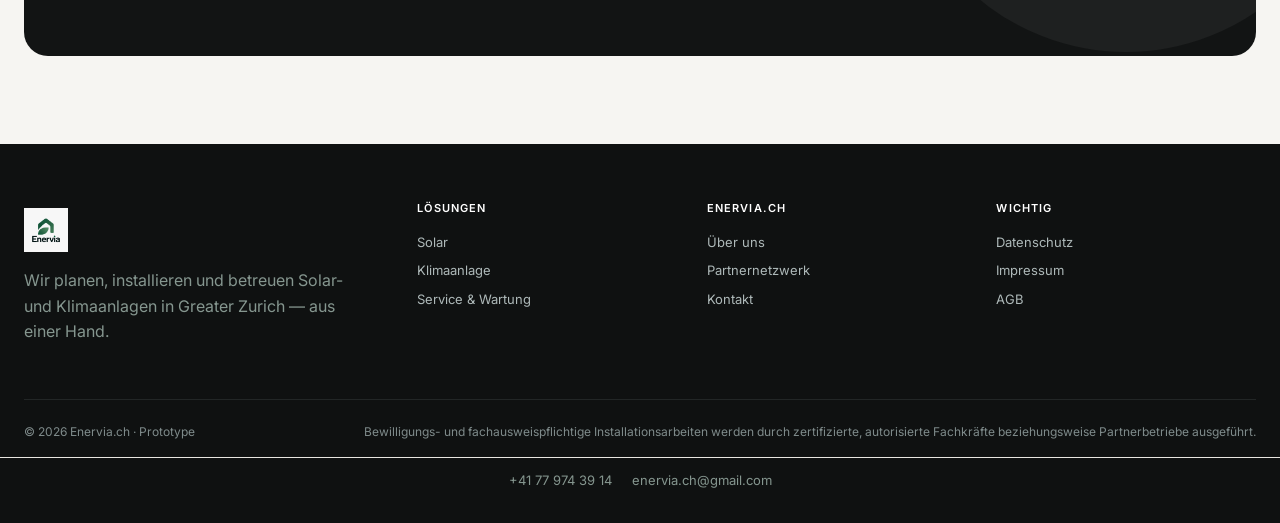
==== commit 83057949: "added contect page" ====
--- a/index.html
+++ b/index.html
@@ -1,6 +1,6 @@
 <!doctype html><html lang="de"><head><meta charset="utf-8"><meta name="viewport" content="width=device-width,initial-scale=1"><meta name="description" content="Solar und Klima in Greater Zurich: Festpreis, Installation und Service aus einer Hand." data-i18n-meta="meta.home"><title data-i18n="title.home">Enervia.ch – Solar & Klima installiert vom Profi</title><link rel="icon" href="assets/logo-mark.jpeg"><link rel="stylesheet" href="assets/style.css"><script src="assets/i18n.js"></script></head><body>
 <div class="topbar" data-i18n="topbar">Greater Zurich · Festpreis-Offerte · Installation durch zertifizierte Profis</div>
-<header class="header"><div class="wrap nav"><a class="brand" href="index.html"><img src="assets/logo.jpeg" alt="Enervia.ch"></a><nav class="navlinks"><a href="solar.html" data-i18n="nav.solar">Solar</a><a href="klima.html" data-i18n="nav.klima">Klima</a><a href="service.html" data-i18n="nav.service">Service</a><a href="partner.html" data-i18n="nav.partner">Partnernetzwerk</a><a href="about.html" data-i18n="nav.about">Über uns</a></nav><button class="langToggle" aria-label="Language">EN</button><a class="btn dark" href="kontakt.html" data-i18n="nav.cta">Projekt anfragen →</a><button class="menu" data-i18n-aria="menu.label" aria-label="Menü">☰</button><div class="mobileNav"><a href="solar.html" data-i18n="nav.solar">Solar</a><a href="klima.html" data-i18n="nav.klima">Klima</a><a href="service.html" data-i18n="nav.service">Service</a><a href="partner.html" data-i18n="nav.partner">Partnernetzwerk</a><a href="about.html" data-i18n="nav.about">Über uns</a><a href="kontakt.html"><b data-i18n="nav.cta">Projekt anfragen →</b></a></div></div></header>
+<header class="header"><div class="wrap nav"><a class="brand" href="index.html"><img src="assets/logo.jpeg" alt="Enervia.ch"></a><nav class="navlinks"><a href="solar.html" data-i18n="nav.solar">Solar</a><a href="klima.html" data-i18n="nav.klima">Klima</a><a href="service.html" data-i18n="nav.service">Service</a><a href="partner.html" data-i18n="nav.partner">Partnernetzwerk</a><a href="about.html" data-i18n="nav.about">Über uns</a><a href="kontakt.html" data-i18n="nav.contact">Kontakt</a></nav><button class="langToggle" aria-label="Language">EN</button><a class="btn dark" href="kontakt.html" data-i18n="nav.cta">Projekt anfragen →</a><button class="menu" data-i18n-aria="menu.label" aria-label="Menü">☰</button><div class="mobileNav"><a href="solar.html" data-i18n="nav.solar">Solar</a><a href="klima.html" data-i18n="nav.klima">Klima</a><a href="service.html" data-i18n="nav.service">Service</a><a href="partner.html" data-i18n="nav.partner">Partnernetzwerk</a><a href="about.html" data-i18n="nav.about">Über uns</a><a href="kontakt.html"><b data-i18n="nav.cta">Projekt anfragen →</b></a></div></div></header>
 <main>
 <section class="hero"><div class="wrap heroShell"><div class="heroCopy"><div class="kicker" data-i18n="hero.kicker">Solar & Klima in Greater Zurich</div><h1 data-i18n="hero.h1" data-i18n-html="true">Solar & Klima. <br>Installiert vom Profi. <br>Festpreis inklusive.</h1><p class="lead" data-i18n="hero.lead">Photovoltaik oder Klimaanlage? Wir analysieren dein Dach und deine Räume, offerieren einen festen Preis und setzen das Projekt sauber um — inklusive Bewilligungen, Elektro und Inbetriebnahme. Danach: Wartung und Service aus einer Hand.</p><div class="heroActions"><a class="btn green" href="kontakt.html" data-i18n="hero.cta1">Offerte in 2 Minuten anfordern →</a><a class="btn ghost" href="#how" data-i18n="hero.cta2">So funktioniert's</a></div><div class="microTrust"><span data-i18n="hero.trust1">Festpreis-Offerte</span><span data-i18n="hero.trust2">Zertifizierte Montage</span><span data-i18n="hero.trust3">Garantie & Wartung</span></div></div><div class="heroVisual heroCarousel"><div class="heroSlides"><figure class="hslide active"><img src="assets/hero-solar.webp" alt="Modernes Schweizer Haus mit Solaranlage" data-i18n-alt="alt.heroSolar"><figcaption class="priceTag"><span data-i18n="hero.slide1">Photovoltaik 5 kWp · Einfamilienhaus</span><b>ab CHF 12'900</b></figcaption></figure><figure class="hslide"><img src="assets/climate.webp" alt="Modernes Wohnzimmer mit Klimaanlage" data-i18n-alt="alt.climateRoom"><figcaption class="priceTag"><span data-i18n="hero.slide2">Klimaanlage · 2 Räume · Wohnung</span><b>ab CHF 6'200</b></figcaption></figure><figure class="hslide"><img src="assets/installer.webp" alt="Fachbetrieb montiert Solarmodule" data-i18n-alt="alt.installer"><figcaption class="priceTag"><span data-i18n="hero.slide3">Beratung, Montage & Inbetriebnahme</span><b>aus einer Hand</b></figcaption></figure></div><div class="heroDots"><button class="dot active" type="button" aria-label="1"></button><button class="dot" type="button" aria-label="2"></button><button class="dot" type="button" aria-label="3"></button></div><div class="floating"><a class="floatCard solar" href="solar.html"><strong data-i18n="nav.solar">Solar</strong><small data-i18n="hero.float1">Installieren lassen →</small></a><a class="floatCard" href="klima.html"><strong data-i18n="nav.klima">Klima</strong><small data-i18n="hero.float2">Installieren lassen →</small></a></div></div></div></section>
 <section class="choice" id="how"><div class="wrap"><div class="sectionHead"><h2 data-i18n="choose.h2">Solar oder Klima — wir machen beides.</h2><p data-i18n="choose.p">Zwei klare Angebote, ein Ansprechpartner: Wir prüfen, planen, installieren und betreuen.</p></div><div class="serviceGrid"><a class="serviceCard" href="solar.html"><img src="assets/hero-solar.webp" alt="Photovoltaik auf einem Einfamilienhaus" data-i18n-alt="alt.solarHouse"><div><span class="tag" data-i18n="choose.tag1">Dach prüfen, montieren, einspeisen</span><h3 data-i18n="choose.card1h">Solar, installiert vom Profi.</h3><p data-i18n="choose.card1p">Dachcheck, Festofferte, Montage und Inbetriebnahme — inklusive Bewilligung und Elektro-Anbindung.</p></div><span class="roundArrow">→</span></a><a class="serviceCard climate" href="klima.html"><img src="assets/climate.webp" alt="Modernes Wohnzimmer mit Klimaanlage" data-i18n-alt="alt.climateRoom"><div><span class="tag" data-i18n="choose.tag2">Prüfen, planen, kühlen</span><h3 data-i18n="choose.card2h">Kühle Räume, ohne Stress.</h3><p data-i18n="choose.card2p">Wir planen das passende System, klären Aussengerät und Bewilligung und installieren sauber — meist in einem Tag.</p></div><span class="roundArrow">→</span></a></div></div></section>
@@ -8,5 +8,5 @@
 <section class="proof"><div class="wrap proofGrid"><div class="proofPhoto"><img src="assets/installer.webp" alt="Fachbetrieb montiert Solarmodule" data-i18n-alt="alt.installer"></div><div class="proofCopy"><span class="kicker" data-i18n="proof.kicker">Unser Service</span><h2 data-i18n="proof.h2">Alles inklusive. Ohne Kleingedrucktes.</h2><p data-i18n="proof.p">Wir übernehmen das komplette Projekt von A bis Z. Du beschreibst deine Situation, wir kümmern uns um den Rest — von der Abklärung bis zur jährlichen Wartung.</p><div class="checks"><div class="check"><i>✓</i><div><b data-i18n="proof.c1b">Festpreis inklusive</b><br><span class="notice" data-i18n="proof.c1s">Montage, Elektro-Anbindung und Inbetriebnahme klar ausgewiesen.</span></div></div><div class="check"><i>✓</i><div><b data-i18n="proof.c2b">Bewilligungs-Dienst</b><br><span class="notice" data-i18n="proof.c2s">Gemeinde, Eigentümer und Lärmvorschriften klären wir für dich.</span></div></div><div class="check"><i>✓</i><div><b data-i18n="proof.c3b">Markengeräte & Garantie</b><br><span class="notice" data-i18n="proof.c3s">Starke Marken, saubere Dokumentation, ein Ansprechpartner.</span></div></div></div><a class="btn dark" href="service.html" data-i18n="proof.btn">Unser Service im Detail →</a></div></div></section>
 <section class="cta"><div class="wrap ctaBox"><div><span class="kicker" style="color:#a9e8cc" data-i18n="cta.kicker">Kostenloser Projektcheck</span><h2 data-i18n="cta.h2">Bereit für ein eigenes Dach oder kühle Räume?</h2><p data-i18n="cta.p">Beschreibe dein Projekt kurz. Wir melden uns innert 24 Stunden mit Festofferte und nächsten Schritten — unverbindlich.</p></div><a class="btn" href="kontakt.html" data-i18n="cta.btn">Projekt anfragen →</a></div></section>
 </main>
-<footer><div class="wrap"><div class="footgrid"><div><a class="brand" href="index.html" style="color:#fff"><img src="assets/logo.jpeg" alt="Enervia.ch"></a><p style="color:#85968f;max-width:320px;line-height:1.6" data-i18n="footer.desc">Wir planen, installieren und betreuen Solar- und Klimaanlagen in Greater Zurich — aus einer Hand.</p></div><div><h4 data-i18n="footer.solutions">Lösungen</h4><a href="solar.html" data-i18n="nav.solar">Solar</a><a href="klima.html" data-i18n="footer.klima">Klimaanlage</a><a href="service.html" data-i18n="footer.service">Service & Wartung</a></div><div><h4>Enervia.ch</h4><a href="about.html" data-i18n="nav.about">Über uns</a><a href="partner.html" data-i18n="nav.partner">Partnernetzwerk</a><a href="kontakt.html" data-i18n="footer.contact">Kontakt</a></div><div><h4 data-i18n="footer.legal">Wichtig</h4><a href="#" data-i18n="footer.privacy">Datenschutz</a><a href="#" data-i18n="footer.imprint">Impressum</a><a href="#" data-i18n="footer.terms">AGB</a></div></div><div class="footbottom"><div>© 2026 Enervia.ch · Prototype</div><div data-i18n="footer.disclaimer">Bewilligungs- und fachausweispflichtige Installationsarbeiten werden durch zertifizierte, autorisierte Fachkräfte beziehungsweise Partnerbetriebe ausgeführt.</div></div></div></footer>
+<footer><div class="wrap"><div class="footgrid"><div><a class="brand" href="index.html" style="color:#fff"><img src="assets/logo.jpeg" alt="Enervia.ch"></a><p style="color:#85968f;max-width:320px;line-height:1.6" data-i18n="footer.desc">Wir planen, installieren und betreuen Solar- und Klimaanlagen in Greater Zurich — aus einer Hand.</p></div><div><h4 data-i18n="footer.solutions">Lösungen</h4><a href="solar.html" data-i18n="nav.solar">Solar</a><a href="klima.html" data-i18n="footer.klima">Klimaanlage</a><a href="service.html" data-i18n="footer.service">Service & Wartung</a></div><div><h4>Enervia.ch</h4><a href="about.html" data-i18n="nav.about">Über uns</a><a href="partner.html" data-i18n="nav.partner">Partnernetzwerk</a><a href="kontakt.html" data-i18n="footer.contact">Kontakt</a></div><div><h4 data-i18n="footer.legal">Wichtig</h4><a href="#" data-i18n="footer.privacy">Datenschutz</a><a href="#" data-i18n="footer.imprint">Impressum</a><a href="#" data-i18n="footer.terms">AGB</a></div></div><div class="footbottom"><div>© 2026 Enervia.ch · Prototype</div><div data-i18n="footer.disclaimer">Bewilligungs- und fachausweispflichtige Installationsarbeiten werden durch zertifizierte, autorisierte Fachkräfte beziehungsweise Partnerbetriebe ausgeführt.</div></div></div><div class="foot-contact" style="text-align:center;padding:12px 0 4px;border-top:1px solid #E8E6E0;margin-top:16px;color:#85968f;font-size:13px"><a href="tel:+41779743914" style="color:#85968f;margin-right:20px;text-decoration:none">+41 77 974 39 14</a><a href="mailto:enervia.ch@gmail.com" style="color:#85968f;text-decoration:none">enervia.ch@gmail.com</a></div></footer>
 <script src="assets/app.js"></script></body></html>
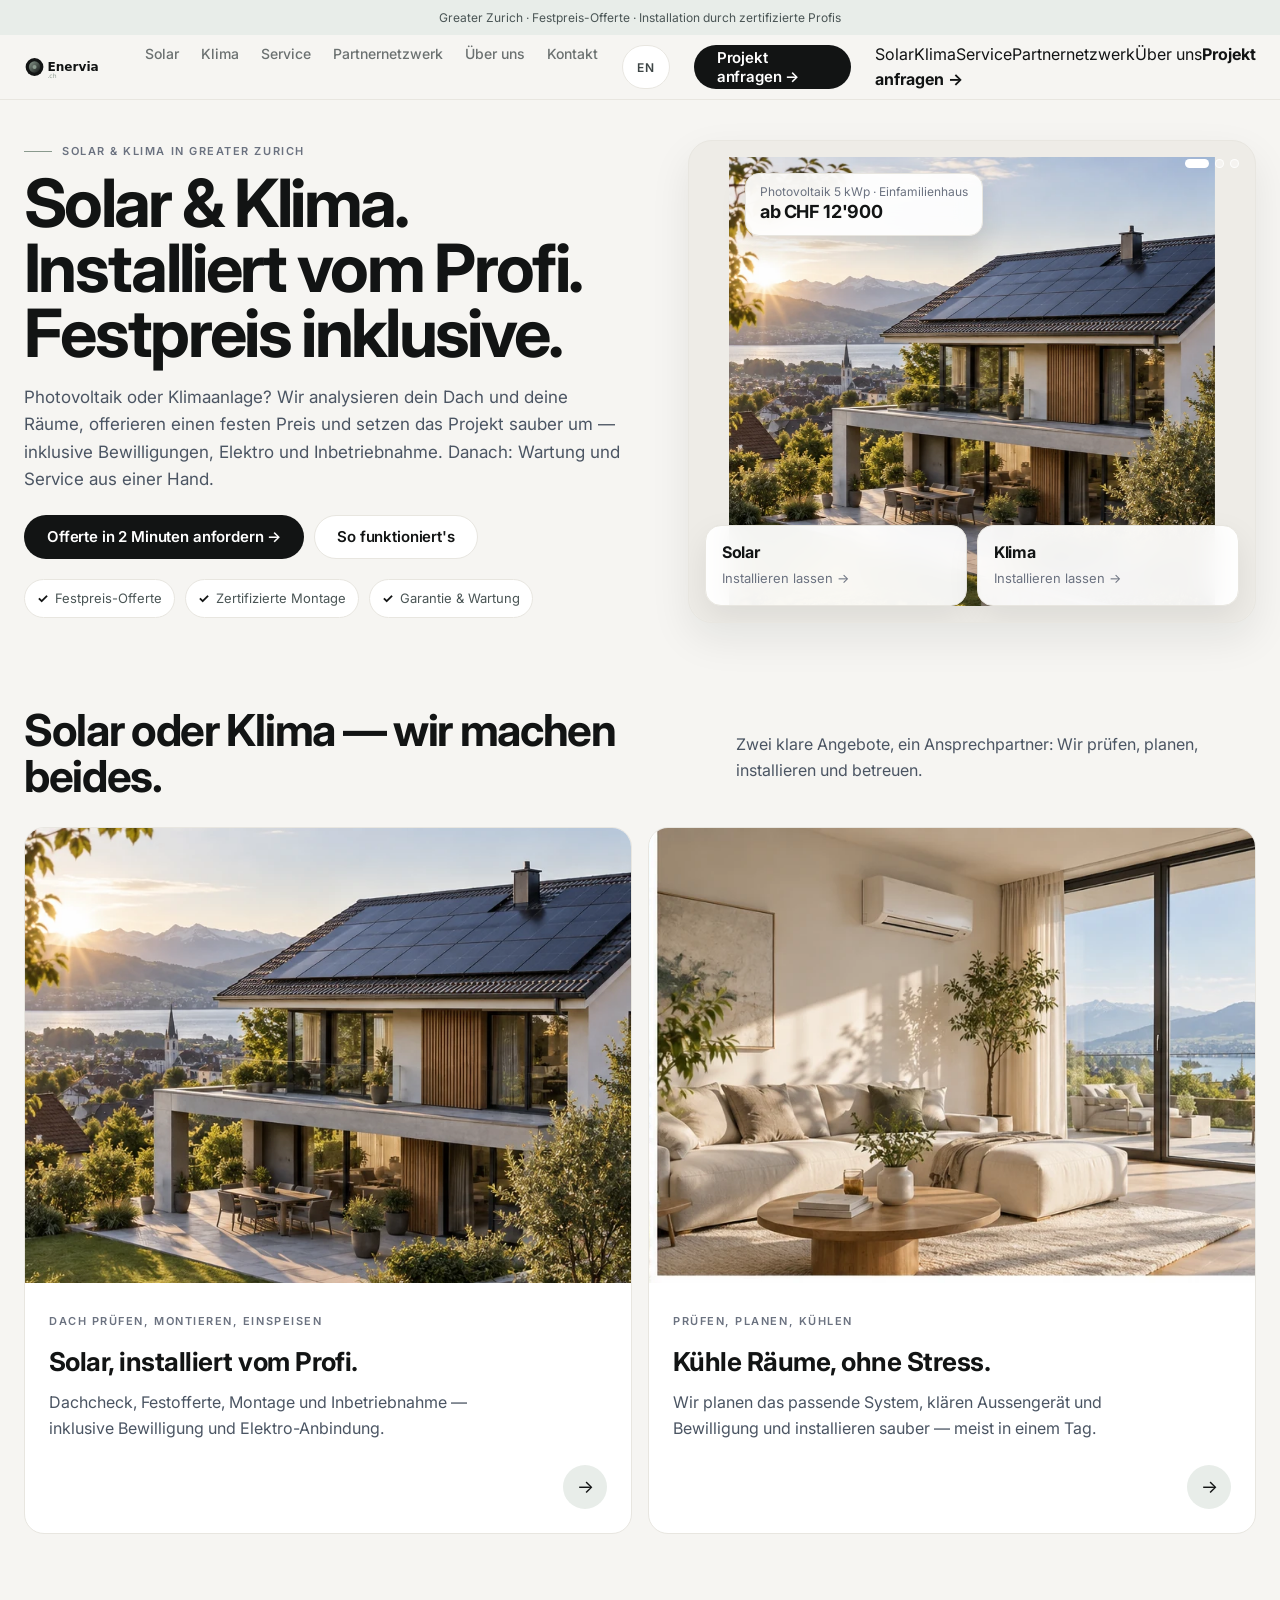
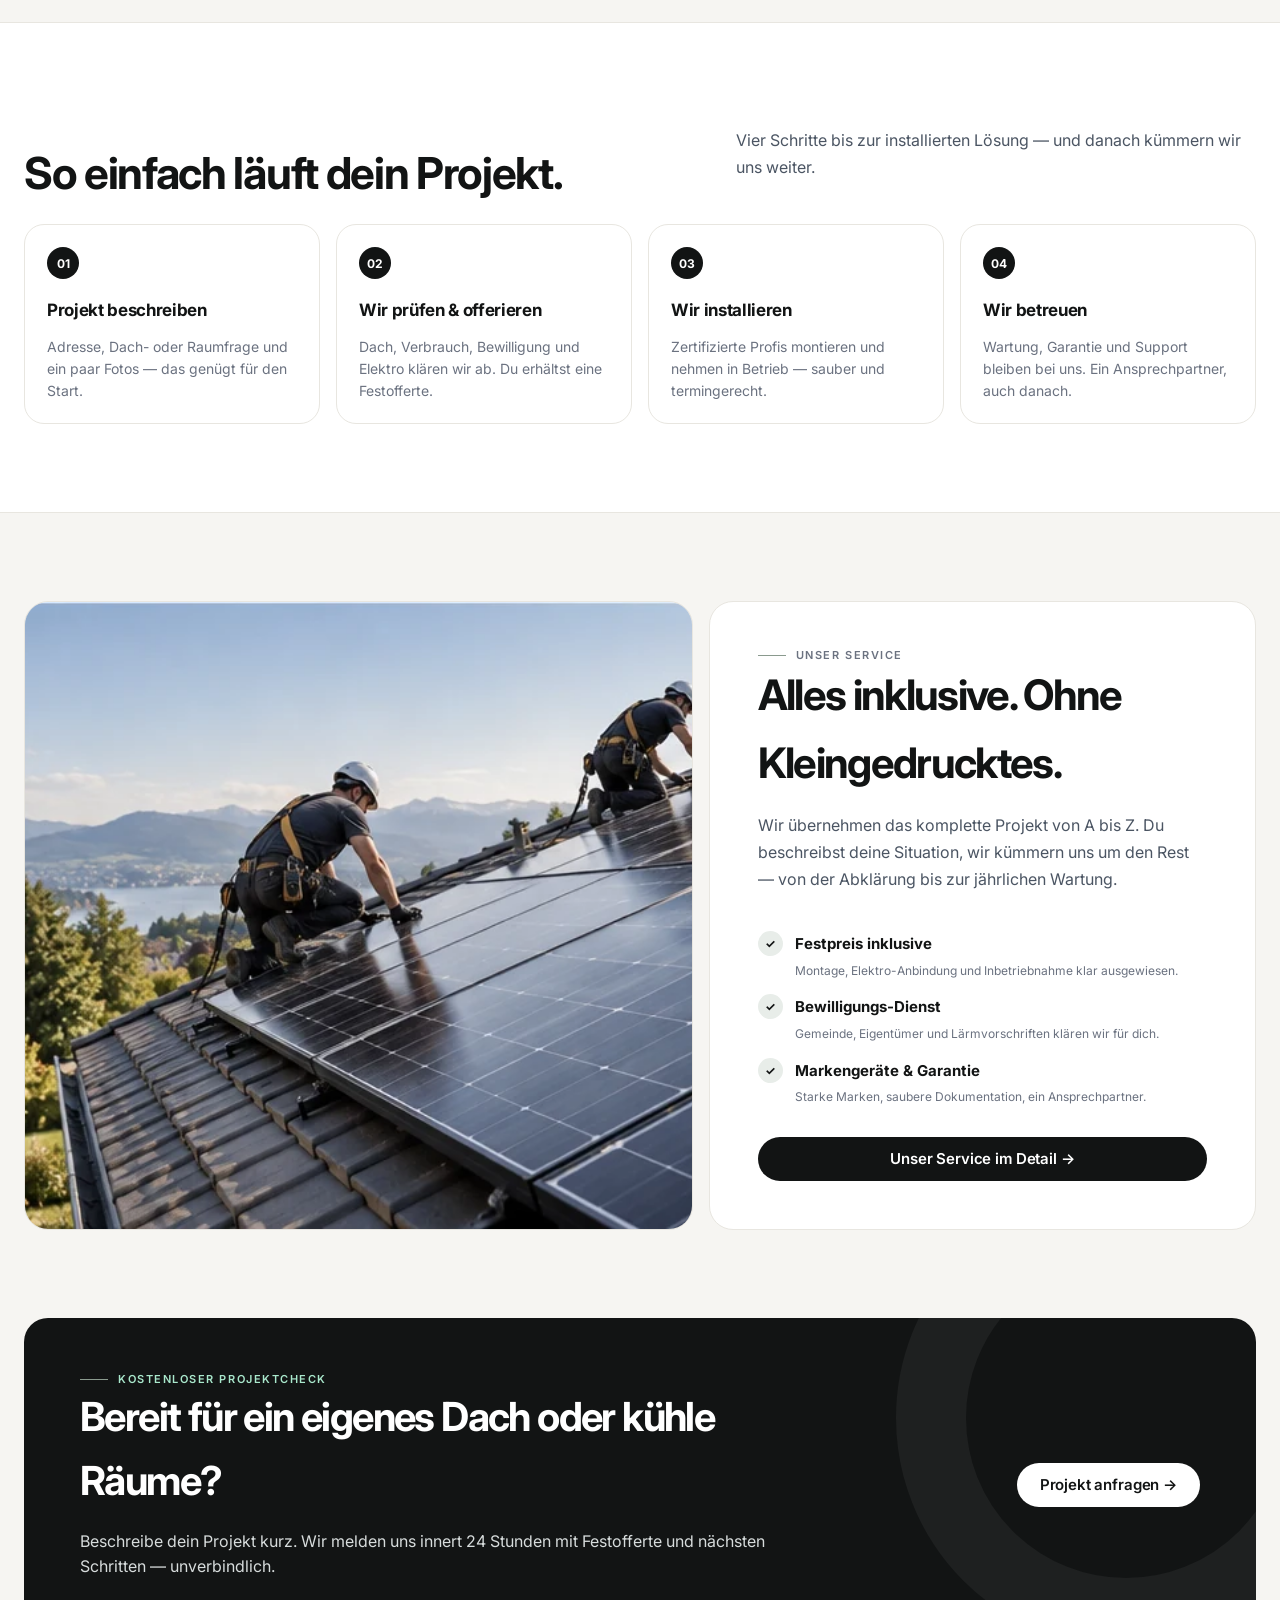
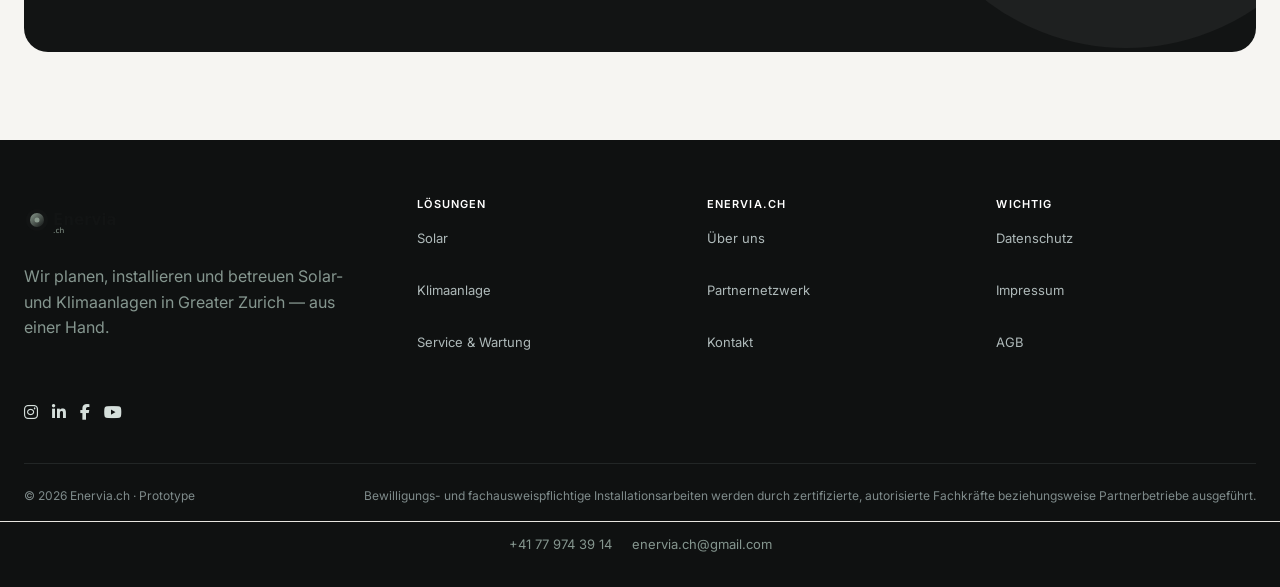
==== commit 3ec6816a: "did the 5 things mama asked" ====
--- a/index.html
+++ b/index.html
@@ -1,6 +1,6 @@
-<!doctype html><html lang="de"><head><meta charset="utf-8"><meta name="viewport" content="width=device-width,initial-scale=1"><meta name="description" content="Solar und Klima in Greater Zurich: Festpreis, Installation und Service aus einer Hand." data-i18n-meta="meta.home"><title data-i18n="title.home">Enervia.ch – Solar & Klima installiert vom Profi</title><link rel="icon" href="assets/logo-mark.jpeg"><link rel="stylesheet" href="assets/style.css"><script src="assets/i18n.js"></script></head><body>
+﻿<!doctype html><html lang="de"><head><meta charset="utf-8"><meta name="viewport" content="width=device-width,initial-scale=1"><meta name="description" content="Solar und Klima in Greater Zurich: Festpreis, Installation und Service aus einer Hand." data-i18n-meta="meta.home"><title data-i18n="title.home">Enervia.ch – Solar & Klima installiert vom Profi</title><link rel="icon" href="assets/logo-mark.svg" type="image/svg+xml"><link rel="apple-touch-icon" href="assets/logo-mark.svg" sizes="100x100"><link rel="icon" href="assets/logo-mark.jpeg" type="image/jpeg"><meta property="og:title" content="Enervia.ch – Solar & Klima installiert vom Profi"><meta property="og:description" content="Solar und Klima in Greater Zurich: Festpreis, Installation und Service aus einer Hand."><meta property="og:url" content="https://enervia.ch"><meta property="og:type" content="website"><meta property="og:image" content="assets/logo.jpeg"><meta name="twitter:card" content="summary_large_image"><meta name="twitter:title" content="Enervia.ch – Solar & Klima installiert vom Profi"><meta name="twitter:description" content="Solar und Klima in Greater Zurich: Festpreis, Installation und Service aus einer Hand."><meta name="twitter:image" content="assets/logo.jpeg"><link rel="stylesheet" href="https://cdnjs.cloudflare.com/ajax/libs/font-awesome/6.5.1/css/all.min.css"><link rel="stylesheet" href="assets/style.css"><script src="assets/i18n.js"></script></head><body>
 <div class="topbar" data-i18n="topbar">Greater Zurich · Festpreis-Offerte · Installation durch zertifizierte Profis</div>
-<header class="header"><div class="wrap nav"><a class="brand" href="index.html"><img src="assets/logo.jpeg" alt="Enervia.ch"></a><nav class="navlinks"><a href="solar.html" data-i18n="nav.solar">Solar</a><a href="klima.html" data-i18n="nav.klima">Klima</a><a href="service.html" data-i18n="nav.service">Service</a><a href="partner.html" data-i18n="nav.partner">Partnernetzwerk</a><a href="about.html" data-i18n="nav.about">Über uns</a><a href="kontakt.html" data-i18n="nav.contact">Kontakt</a></nav><button class="langToggle" aria-label="Language">EN</button><a class="btn dark" href="kontakt.html" data-i18n="nav.cta">Projekt anfragen →</a><button class="menu" data-i18n-aria="menu.label" aria-label="Menü">☰</button><div class="mobileNav"><a href="solar.html" data-i18n="nav.solar">Solar</a><a href="klima.html" data-i18n="nav.klima">Klima</a><a href="service.html" data-i18n="nav.service">Service</a><a href="partner.html" data-i18n="nav.partner">Partnernetzwerk</a><a href="about.html" data-i18n="nav.about">Über uns</a><a href="kontakt.html"><b data-i18n="nav.cta">Projekt anfragen →</b></a></div></div></header>
+<header class="header"><div class="wrap nav"><a class="brand" href="index.html"><img src="assets/logo.svg" alt="Enervia.ch" width="120" height="32"></a><nav class="navlinks"><a href="solar.html" data-i18n="nav.solar">Solar</a><a href="klima.html" data-i18n="nav.klima">Klima</a><a href="service.html" data-i18n="nav.service">Service</a><a href="partner.html" data-i18n="nav.partner">Partnernetzwerk</a><a href="about.html" data-i18n="nav.about">Über uns</a><a href="kontakt.html" data-i18n="nav.contact">Kontakt</a></nav><button class="langToggle" aria-label="Language">EN</button><a class="btn dark" href="kontakt.html" data-i18n="nav.cta">Projekt anfragen →</a><button class="menu" data-i18n-aria="menu.label" aria-label="Menü">☰</button><div class="mobileNav"><a href="solar.html" data-i18n="nav.solar">Solar</a><a href="klima.html" data-i18n="nav.klima">Klima</a><a href="service.html" data-i18n="nav.service">Service</a><a href="partner.html" data-i18n="nav.partner">Partnernetzwerk</a><a href="about.html" data-i18n="nav.about">Über uns</a><a href="kontakt.html"><b data-i18n="nav.cta">Projekt anfragen →</b></a></div></div></header>
 <main>
 <section class="hero"><div class="wrap heroShell"><div class="heroCopy"><div class="kicker" data-i18n="hero.kicker">Solar & Klima in Greater Zurich</div><h1 data-i18n="hero.h1" data-i18n-html="true">Solar & Klima. <br>Installiert vom Profi. <br>Festpreis inklusive.</h1><p class="lead" data-i18n="hero.lead">Photovoltaik oder Klimaanlage? Wir analysieren dein Dach und deine Räume, offerieren einen festen Preis und setzen das Projekt sauber um — inklusive Bewilligungen, Elektro und Inbetriebnahme. Danach: Wartung und Service aus einer Hand.</p><div class="heroActions"><a class="btn green" href="kontakt.html" data-i18n="hero.cta1">Offerte in 2 Minuten anfordern →</a><a class="btn ghost" href="#how" data-i18n="hero.cta2">So funktioniert's</a></div><div class="microTrust"><span data-i18n="hero.trust1">Festpreis-Offerte</span><span data-i18n="hero.trust2">Zertifizierte Montage</span><span data-i18n="hero.trust3">Garantie & Wartung</span></div></div><div class="heroVisual heroCarousel"><div class="heroSlides"><figure class="hslide active"><img src="assets/hero-solar.webp" alt="Modernes Schweizer Haus mit Solaranlage" data-i18n-alt="alt.heroSolar"><figcaption class="priceTag"><span data-i18n="hero.slide1">Photovoltaik 5 kWp · Einfamilienhaus</span><b>ab CHF 12'900</b></figcaption></figure><figure class="hslide"><img src="assets/climate.webp" alt="Modernes Wohnzimmer mit Klimaanlage" data-i18n-alt="alt.climateRoom"><figcaption class="priceTag"><span data-i18n="hero.slide2">Klimaanlage · 2 Räume · Wohnung</span><b>ab CHF 6'200</b></figcaption></figure><figure class="hslide"><img src="assets/installer.webp" alt="Fachbetrieb montiert Solarmodule" data-i18n-alt="alt.installer"><figcaption class="priceTag"><span data-i18n="hero.slide3">Beratung, Montage & Inbetriebnahme</span><b>aus einer Hand</b></figcaption></figure></div><div class="heroDots"><button class="dot active" type="button" aria-label="1"></button><button class="dot" type="button" aria-label="2"></button><button class="dot" type="button" aria-label="3"></button></div><div class="floating"><a class="floatCard solar" href="solar.html"><strong data-i18n="nav.solar">Solar</strong><small data-i18n="hero.float1">Installieren lassen →</small></a><a class="floatCard" href="klima.html"><strong data-i18n="nav.klima">Klima</strong><small data-i18n="hero.float2">Installieren lassen →</small></a></div></div></div></section>
 <section class="choice" id="how"><div class="wrap"><div class="sectionHead"><h2 data-i18n="choose.h2">Solar oder Klima — wir machen beides.</h2><p data-i18n="choose.p">Zwei klare Angebote, ein Ansprechpartner: Wir prüfen, planen, installieren und betreuen.</p></div><div class="serviceGrid"><a class="serviceCard" href="solar.html"><img src="assets/hero-solar.webp" alt="Photovoltaik auf einem Einfamilienhaus" data-i18n-alt="alt.solarHouse"><div><span class="tag" data-i18n="choose.tag1">Dach prüfen, montieren, einspeisen</span><h3 data-i18n="choose.card1h">Solar, installiert vom Profi.</h3><p data-i18n="choose.card1p">Dachcheck, Festofferte, Montage und Inbetriebnahme — inklusive Bewilligung und Elektro-Anbindung.</p></div><span class="roundArrow">→</span></a><a class="serviceCard climate" href="klima.html"><img src="assets/climate.webp" alt="Modernes Wohnzimmer mit Klimaanlage" data-i18n-alt="alt.climateRoom"><div><span class="tag" data-i18n="choose.tag2">Prüfen, planen, kühlen</span><h3 data-i18n="choose.card2h">Kühle Räume, ohne Stress.</h3><p data-i18n="choose.card2p">Wir planen das passende System, klären Aussengerät und Bewilligung und installieren sauber — meist in einem Tag.</p></div><span class="roundArrow">→</span></a></div></div></section>
@@ -8,5 +8,5 @@
 <section class="proof"><div class="wrap proofGrid"><div class="proofPhoto"><img src="assets/installer.webp" alt="Fachbetrieb montiert Solarmodule" data-i18n-alt="alt.installer"></div><div class="proofCopy"><span class="kicker" data-i18n="proof.kicker">Unser Service</span><h2 data-i18n="proof.h2">Alles inklusive. Ohne Kleingedrucktes.</h2><p data-i18n="proof.p">Wir übernehmen das komplette Projekt von A bis Z. Du beschreibst deine Situation, wir kümmern uns um den Rest — von der Abklärung bis zur jährlichen Wartung.</p><div class="checks"><div class="check"><i>✓</i><div><b data-i18n="proof.c1b">Festpreis inklusive</b><br><span class="notice" data-i18n="proof.c1s">Montage, Elektro-Anbindung und Inbetriebnahme klar ausgewiesen.</span></div></div><div class="check"><i>✓</i><div><b data-i18n="proof.c2b">Bewilligungs-Dienst</b><br><span class="notice" data-i18n="proof.c2s">Gemeinde, Eigentümer und Lärmvorschriften klären wir für dich.</span></div></div><div class="check"><i>✓</i><div><b data-i18n="proof.c3b">Markengeräte & Garantie</b><br><span class="notice" data-i18n="proof.c3s">Starke Marken, saubere Dokumentation, ein Ansprechpartner.</span></div></div></div><a class="btn dark" href="service.html" data-i18n="proof.btn">Unser Service im Detail →</a></div></div></section>
 <section class="cta"><div class="wrap ctaBox"><div><span class="kicker" style="color:#a9e8cc" data-i18n="cta.kicker">Kostenloser Projektcheck</span><h2 data-i18n="cta.h2">Bereit für ein eigenes Dach oder kühle Räume?</h2><p data-i18n="cta.p">Beschreibe dein Projekt kurz. Wir melden uns innert 24 Stunden mit Festofferte und nächsten Schritten — unverbindlich.</p></div><a class="btn" href="kontakt.html" data-i18n="cta.btn">Projekt anfragen →</a></div></section>
 </main>
-<footer><div class="wrap"><div class="footgrid"><div><a class="brand" href="index.html" style="color:#fff"><img src="assets/logo.jpeg" alt="Enervia.ch"></a><p style="color:#85968f;max-width:320px;line-height:1.6" data-i18n="footer.desc">Wir planen, installieren und betreuen Solar- und Klimaanlagen in Greater Zurich — aus einer Hand.</p></div><div><h4 data-i18n="footer.solutions">Lösungen</h4><a href="solar.html" data-i18n="nav.solar">Solar</a><a href="klima.html" data-i18n="footer.klima">Klimaanlage</a><a href="service.html" data-i18n="footer.service">Service & Wartung</a></div><div><h4>Enervia.ch</h4><a href="about.html" data-i18n="nav.about">Über uns</a><a href="partner.html" data-i18n="nav.partner">Partnernetzwerk</a><a href="kontakt.html" data-i18n="footer.contact">Kontakt</a></div><div><h4 data-i18n="footer.legal">Wichtig</h4><a href="#" data-i18n="footer.privacy">Datenschutz</a><a href="#" data-i18n="footer.imprint">Impressum</a><a href="#" data-i18n="footer.terms">AGB</a></div></div><div class="footbottom"><div>© 2026 Enervia.ch · Prototype</div><div data-i18n="footer.disclaimer">Bewilligungs- und fachausweispflichtige Installationsarbeiten werden durch zertifizierte, autorisierte Fachkräfte beziehungsweise Partnerbetriebe ausgeführt.</div></div></div><div class="foot-contact" style="text-align:center;padding:12px 0 4px;border-top:1px solid #E8E6E0;margin-top:16px;color:#85968f;font-size:13px"><a href="tel:+41779743914" style="color:#85968f;margin-right:20px;text-decoration:none">+41 77 974 39 14</a><a href="mailto:enervia.ch@gmail.com" style="color:#85968f;text-decoration:none">enervia.ch@gmail.com</a></div></footer>
+<footer><div class="wrap"><div class="footgrid"><div><a class="brand" href="index.html" style="color:#fff"><img src="assets/logo.svg" alt="Enervia.ch" width="120" height="32"></a><p style="color:#85968f;max-width:320px;line-height:1.6" data-i18n="footer.desc">Wir planen, installieren und betreuen Solar- und Klimaanlagen in Greater Zurich — aus einer Hand.</p></div><div><h4 data-i18n="footer.solutions">Lösungen</h4><a href="solar.html" data-i18n="nav.solar">Solar</a><a href="klima.html" data-i18n="footer.klima">Klimaanlage</a><a href="service.html" data-i18n="footer.service">Service & Wartung</a></div><div><h4>Enervia.ch</h4><a href="about.html" data-i18n="nav.about">Über uns</a><a href="partner.html" data-i18n="nav.partner">Partnernetzwerk</a><a href="kontakt.html" data-i18n="footer.contact">Kontakt</a></div><div><h4 data-i18n="footer.legal">Wichtig</h4><a href="#" data-i18n="footer.privacy">Datenschutz</a><a href="#" data-i18n="footer.imprint">Impressum</a><a href="#" data-i18n="footer.terms">AGB</a></div></div><ul style="display:flex;gap:14px;list-style:none;padding:0;margin:16px 0 0"><li><a href="https://www.instagram.com/enervia" aria-label="Instagram" target="_blank" rel="noopener"><i class="fab fa-instagram"></i></a></li><li><a href="https://www.linkedin.com/company/enervia" aria-label="LinkedIn" target="_blank" rel="noopener"><i class="fab fa-linkedin-in"></i></a></li><li><a href="https://www.facebook.com/enervia" aria-label="Facebook" target="_blank" rel="noopener"><i class="fab fa-facebook-f"></i></a></li><li><a href="https://www.youtube.com/@enervia" aria-label="YouTube" target="_blank" rel="noopener"><i class="fab fa-youtube"></i></a></li></ul><div class="footbottom"><div>© 2026 Enervia.ch · Prototype</div><div data-i18n="footer.disclaimer">Bewilligungs- und fachausweispflichtige Installationsarbeiten werden durch zertifizierte, autorisierte Fachkräfte beziehungsweise Partnerbetriebe ausgeführt.</div></div></div><div class="foot-contact" style="text-align:center;padding:12px 0 4px;border-top:1px solid #E8E6E0;margin-top:16px;color:#85968f;font-size:13px"><a href="tel:+41779743914" style="color:#85968f;margin-right:20px;text-decoration:none">+41 77 974 39 14</a><a href="mailto:enervia.ch@gmail.com" style="color:#85968f;text-decoration:none">enervia.ch@gmail.com</a></div></footer>
 <script src="assets/app.js"></script></body></html>
--- a/assets/style.css
+++ b/assets/style.css
@@ -18,8 +18,8 @@
   --radius:16px;
   --radius-pill:999px;
   --shadow:0 16px 40px rgba(18,20,20,.08)}
-*{box-sizing:border-box}html{scroll-behavior:smooth}body{margin:0;background:var(--stone);color:var(--ink);font-family:'Inter',system-ui,-apple-system,Segoe UI,sans-serif;line-height:1.6;-webkit-font-smoothing:antialiased}img{display:block;max-width:100%}a{text-decoration:none;color:inherit}.wrap{width:min(var(--max),calc(100% - 48px));margin:auto}
-.topbar{background:var(--sage-light);color:#4A5555;font-size:12px;padding:8px 0;text-align:center}.header{position:sticky;top:0;z-index:40;background:rgba(246,245,242,.92);backdrop-filter:blur(12px);border-bottom:1px solid var(--border)}.nav{height:64px;display:flex;align-items:center;justify-content:space-between;gap:24px}.brand{font:700 19px/1 'Inter',sans-serif;letter-spacing:-.03em;display:flex;align-items:center;gap:10px}.brand span{color:var(--sage)}.brand img{display:block;height:44px;width:auto;object-fit:contain}.navlinks{display:flex;align-items:center;gap:22px;font:500 14px 'Inter',sans-serif;color:#3d4545;flex-shrink:0}.navlinks a{white-space:nowrap;opacity:.75;transition:opacity .2s ease,transform .2s ease}.navlinks a:hover{opacity:1;color:var(--ink);transform:translateY(-1px)}.btn{display:inline-flex;align-items:center;justify-content:center;gap:10px;min-height:48px;padding:0 22px;border-radius:var(--radius-pill);border:1px solid transparent;font:600 15px 'Inter',sans-serif;letter-spacing:-.01em;cursor:pointer;transition:transform .25s cubic-bezier(.16,1,.3,1),box-shadow .25s ease,background .2s ease,border-color .2s ease}.btn.dark,.btn.green{background:var(--charcoal);color:#fff}.btn.green{background:var(--charcoal)}.btn.dark:hover,.btn.green:hover{background:var(--green-dark)}.btn.ghost{background:#fff;color:var(--charcoal);border:1px solid var(--border)}.btn.ghost:hover{border-color:var(--charcoal)}.btn:hover{transform:translateY(-2px);box-shadow:0 6px 18px rgba(0,0,0,.12)}.menu{display:none;border:1px solid var(--border);background:#fff;width:42px;height:42px;border-radius:12px;font-size:22px;color:var(--charcoal)}.mobileNav{display:none}
+*{box-sizing:border-box}html{scroll-behavior:smooth;-webkit-text-size-adjust:100%}body{margin:0;overflow-x:hidden;background:var(--stone);color:var(--ink);font-family:'Inter',system-ui,-apple-system,Segoe UI,sans-serif;line-height:1.6;-webkit-font-smoothing:antialiased;-webkit-text-size-adjust:100%}img{display:block;max-width:100%}a{text-decoration:none;color:inherit}.wrap{width:min(var(--max),calc(100% - 48px));margin:auto}
+.topbar{background:var(--sage-light);color:#4A5555;font-size:12px;padding:8px 0;text-align:center}.header{position:sticky;top:0;z-index:40;background:rgba(246,245,242,.92);backdrop-filter:blur(12px);border-bottom:1px solid var(--border)}.nav{height:64px;display:flex;align-items:center;justify-content:space-between;gap:24px}.brand{font:700 19px/1 'Inter',sans-serif;letter-spacing:-.03em;display:flex;align-items:center;gap:10px}.brand span{color:var(--sage)}.brand img{display:block;width:120px;height:auto;object-fit:contain}.navlinks{display:flex;align-items:center;gap:22px;font:500 14px 'Inter',sans-serif;color:#3d4545;flex-shrink:0}.navlinks a{white-space:nowrap;opacity:.75;transition:opacity .2s ease,transform .2s ease}.navlinks a:hover{opacity:1;color:var(--ink);transform:translateY(-1px)}.btn{display:inline-flex;align-items:center;justify-content:center;gap:10px;min-height:48px;padding:0 22px;border-radius:var(--radius-pill);border:1px solid transparent;font:600 15px 'Inter',sans-serif;letter-spacing:-.01em;cursor:pointer;transition:transform .25s cubic-bezier(.16,1,.3,1),box-shadow .25s ease,background .2s ease,border-color .2s ease}.btn.dark,.btn.green{background:var(--charcoal);color:#fff}.btn.green{background:var(--charcoal)}.btn.dark:hover,.btn.green:hover{background:var(--green-dark)}.btn.ghost{background:#fff;color:var(--charcoal);border:1px solid var(--border)}.btn.ghost:hover{border-color:var(--charcoal)}.btn:hover{transform:translateY(-2px);box-shadow:0 6px 18px rgba(0,0,0,.12)}.menu{display:none;border:1px solid var(--border);background:#fff;width:48px;height:48px;border-radius:12px;font-size:22px;color:var(--charcoal);cursor:pointer}.menu:active{transform:scale(.96)}
 .hero{padding:56px 0 44px}.heroShell{display:grid;grid-template-columns:1.05fr .95fr;gap:48px;align-items:center}.heroCopy{border-radius:0;background:transparent;padding:0;display:flex;flex-direction:column;justify-content:center;position:relative;overflow:hidden}.heroCopy:after{content:none}.kicker{font:600 11px/1 'Inter',sans-serif;letter-spacing:.14em;text-transform:uppercase;color:var(--muted);display:flex;align-items:center;gap:10px}.kicker::before{content:"";width:28px;height:1px;background:var(--sage)}h1,h2,h3{font-family:'Inter',sans-serif;letter-spacing:-.04em;margin:0}h1{font-size:clamp(46px,5.2vw,72px);line-height:.98;max-width:760px;margin-top:18px;letter-spacing:-.04em}.lead{font-size:17px;line-height:1.6;color:#4B5563;max-width:600px;margin:22px 0 0}.heroActions{display:flex;gap:10px;flex-wrap:wrap;margin-top:28px}.microTrust{display:flex;gap:10px;flex-wrap:wrap;margin-top:26px;color:#4A5555;font-size:13px}.microTrust span{background:#fff;border:1px solid var(--border);border-radius:var(--radius-pill);padding:8px 12px;display:inline-flex;align-items:center;gap:7px}.microTrust span:before{content:'✓';color:var(--charcoal);font-weight:700}.heroVisual{border-radius:24px;background:var(--stone-2);border:1px solid var(--border);overflow:hidden;position:relative;aspect-ratio:4/3;box-shadow:var(--shadow)}.heroVisual img{width:100%;height:100%;object-fit:cover}.floating{position:absolute;left:16px;right:16px;bottom:16px;display:grid;grid-template-columns:1fr 1fr;gap:10px}.floatCard{background:rgba(255,255,255,.94);backdrop-filter:blur(12px);border:1px solid var(--border);box-shadow:0 12px 32px rgba(0,0,0,.08);padding:14px 16px;border-radius:16px}.floatCard strong{font-family:'Inter',sans-serif;font-weight:700;display:block;font-size:16px;letter-spacing:-.02em}.floatCard small{color:var(--muted);font-size:13px}.floatCard.solar{background:rgba(255,255,255,.94);color:var(--charcoal)}.floatCard.solar small{color:var(--muted)}
 
 /* ── Compact hero (KlimaPro-style) ── */
@@ -49,12 +49,12 @@
 .proof{padding:88px 0}.proofGrid{display:grid;grid-template-columns:1.1fr .9fr;gap:16px}.proofPhoto,.proofCopy{border-radius:24px;overflow:hidden;min-height:480px}.proofPhoto{border:1px solid var(--border)}.proofPhoto img{width:100%;height:100%;object-fit:cover}.proofCopy{background:#fff;border:1px solid var(--border);padding:48px;display:flex;flex-direction:column;justify-content:center}.proofCopy h2{font-size:clamp(28px,3.4vw,42px)}.proofCopy p{color:#4B5563;line-height:1.7}.checks{display:grid;gap:12px;margin:22px 0 28px}.check{display:flex;gap:12px}.check b{font-size:15px}.check i{font-style:normal;width:25px;height:25px;border-radius:50%;background:var(--sage-light);color:var(--charcoal);display:grid;place-items:center;font-size:12px;font-weight:700;flex:0 0 auto}.check:hover i{transform:scale(1.12);background:var(--sage);color:#fff}
 .cta{padding:0 0 88px}.ctaBox{border-radius:24px;background:var(--charcoal);color:#fff;padding:56px;display:flex;align-items:center;justify-content:space-between;gap:30px;overflow:hidden;position:relative}.ctaBox:after{content:'';position:absolute;width:320px;height:320px;border-radius:50%;border:70px solid rgba(255,255,255,.05);right:-100px;top:-130px}.ctaBox h2{font-size:clamp(28px,3.4vw,40px);max-width:700px;color:#fff}.ctaBox p{color:#d7dcdc;max-width:700px}.ctaBox .btn{background:#fff;color:var(--charcoal);position:relative;z-index:1}.ctaBox .btn:hover{transform:translateY(-2px) scale(1.02);box-shadow:0 8px 28px rgba(255,255,255,.15)}
 .pageHero{padding:64px 0 44px}.pageHeroGrid{display:grid;grid-template-columns:1fr 1fr;gap:40px;align-items:stretch}.pageHeroCopy{padding:10px 8px 10px 0}.pageHero h1{font-size:clamp(44px,5vw,64px)}.pageHeroVisual{min-height:480px;border-radius:24px;overflow:hidden;border:1px solid var(--border)}.pageHeroVisual img{width:100%;height:100%;object-fit:cover}.pill{display:inline-flex;padding:8px 12px;border-radius:var(--radius-pill);background:#fff;border:1px solid var(--border);color:#374151;font-size:12px;font-weight:600}.contentSection{padding:72px 0}.contentGrid3{display:grid;grid-template-columns:repeat(3,1fr);gap:16px}.infoCard{background:#fff;border:1px solid var(--border);border-radius:20px;padding:26px}.infoCard .kicker{margin-bottom:10px;color:var(--sage)}.infoCard h3{font-size:20px;margin:8px 0}.infoCard p{color:var(--muted);line-height:1.6}.quoteForm{display:grid;grid-template-columns:1fr 1fr;gap:16px;background:#fff;border:1px solid var(--border);border-radius:20px;padding:32px}.field{display:grid;gap:7px}.field.full{grid-column:1/-1}.field label{font-size:11px;font-weight:600;letter-spacing:.06em;text-transform:uppercase;color:#374151}.field input,.field select,.field textarea{width:100%;border:1px solid var(--border);border-radius:12px;padding:13px 15px;background:#fff;font:500 14px 'Inter',sans-serif;outline:none;transition:border-color .3s ease,box-shadow .3s ease}.field input:focus,.field select:focus,.field textarea:focus{border-color:var(--charcoal);box-shadow:0 0 0 3px rgba(18,20,20,.08)}.field textarea{min-height:120px;resize:vertical}.notice{font-size:12px;color:var(--muted);line-height:1.5}
-footer{background:#0f1111;color:#d5dfdb;padding:56px 0 28px}.footgrid{display:grid;grid-template-columns:1.4fr repeat(3,1fr);gap:30px}.footgrid h4{font-size:11px;font-weight:600;letter-spacing:.1em;text-transform:uppercase;margin:0 0 14px;color:#fff}.footgrid a{display:block;color:#aeb9b9;font-size:13px;margin:8px 0;transition:color .2s ease,transform .2s ease}.footgrid a:hover{color:#fff;transform:translateX(2px)}.footbottom{display:flex;justify-content:space-between;border-top:1px solid #222626;margin-top:38px;padding-top:22px;color:#7f8b8b;font-size:12px}
+footer{background:#0f1111;color:#d5dfdb;padding:56px 0 28px}.footgrid{display:grid;grid-template-columns:1.4fr repeat(3,1fr);gap:30px}.footgrid h4{font-size:11px;font-weight:600;letter-spacing:.1em;text-transform:uppercase;margin:0 0 14px;color:#fff}.footgrid a{display:block;color:#aeb9b9;font-size:13px;margin:8px 0;transition:color .2s ease,transform .2s ease}.footgrid a:hover{color:#fff;transform:translateX(2px)}.footbottom{display:flex;justify-content:space-between;border-top:1px solid #222626;margin-top:38px;padding-top:22px;color:#7f8b8b;font-size:12px}.footgrid ul{display:flex;gap:14px;list-style:none;padding:0;margin:16px 0 0}.footgrid ul li a{display:inline-flex;align-items:center;justify-content:center;width:36px;height:36px;border-radius:50%;background:rgba(255,255,255,.08);color:#aeb9b9;font-size:14px;transition:background .2s ease,color .2s ease,transform .2s ease}.footgrid ul li a:hover{background:var(--sage);color:#fff;transform:translateY(-2px)}
 @media(max-width:980px){.navlinks{display:none}.menu{display:flex}.nav .btn.dark{display:none}.mobileNav{display:none;position:absolute;top:64px;left:0;right:0;background:#fff;border-bottom:1px solid var(--border);padding:20px}.mobileNav.open{display:grid;gap:16px}.heroShell,.proofGrid,.pageHeroGrid{grid-template-columns:1fr}.heroCopy{padding:0}.heroVisual{min-height:420px;aspect-ratio:auto}.steps{grid-template-columns:1fr 1fr}.footgrid{grid-template-columns:1fr 1fr}}
 @media(max-width:680px){.wrap{width:min(var(--max),calc(100% - 24px))}.topbar{font-size:11px}.hero{padding-top:32px}.heroShell{min-height:0}.heroCopy{padding:0;border-radius:0}.heroVisual{min-height:340px;border-radius:20px}.floating{grid-template-columns:1fr}.floating .floatCard:nth-child(2){display:none}h1{font-size:42px}.lead{font-size:16px}.serviceGrid,.steps,.contentGrid3,.quoteForm{grid-template-columns:1fr}.serviceCard{min-height:0;border-radius:18px}.serviceCard img{aspect-ratio:16/11}.sectionHead{display:block}.sectionHead p{margin-top:14px}.value,.proof,.contentSection{padding:58px 0}.proofCopy{padding:30px}.proofCopy h2,.ctaBox h2{font-size:32px}.ctaBox{padding:36px 26px;display:block}.ctaBox .btn{margin-top:16px}.pageHero{padding-top:38px}.pageHeroCopy{padding:20px 0}.pageHeroVisual{min-height:300px}.field.full{grid-column:auto}.footgrid{grid-template-columns:1fr}.footbottom{display:block}.footbottom div+div{margin-top:8px}}
 
 /* ── Language toggle ── */
-.langToggle{display:inline-flex;align-items:center;justify-content:center;min-width:48px;height:36px;padding:0 12px;border-radius:var(--radius-pill);border:1px solid var(--border);background:#fff;color:#3d4545;font:600 12px 'Inter',sans-serif;letter-spacing:.08em;cursor:pointer;transition:background .2s ease,color .2s ease,border-color .2s ease;flex-shrink:0}.langToggle:hover{background:var(--charcoal);color:#fff;border-color:var(--charcoal)}
+.langToggle{display:inline-flex;align-items:center;justify-content:center;min-width:48px;min-height:44px;padding:0 12px;border-radius:var(--radius-pill);border:1px solid var(--border);background:#fff;color:#3d4545;font:600 12px 'Inter',sans-serif;letter-spacing:.08em;cursor:pointer;transition:background .2s ease,color .2s ease,border-color .2s ease;flex-shrink:0}.langToggle:hover{background:var(--charcoal);color:#fff;border-color:var(--charcoal)}
 
 /* ── Scroll-reveal animations ── */
 @keyframes revealUp{from{opacity:0;transform:translateY(32px)}to{opacity:1;transform:translateY(0)}}
@@ -75,6 +75,16 @@
 
 /* ── Reduced motion ── */
 @media(prefers-reduced-motion:reduce){.reveal,.reveal-scale{opacity:1;transform:none;transition:none}*{animation-duration:0s!important;transition-duration:0s!important}}
+
+/* ── Wide screens (4K+) ── */
+@media(min-width:1600px){
+  .wrap{width:min(1400px,calc(100% - 48px))}
+  h1{font-size:72px;max-width:900px}
+  .pageHero h1{font-size:64px}
+  .ctaBox{padding:64px 64px}
+}
+/* ── Touch targets ── */
+.navlinks a,.langToggle,.chip,.btn,.estNav .back,.footgrid a,.menu{min-height:44px}
 
 /* ── Estimate wizard (KlimaPro-style) ── */
 .estimate{background:#fff;border:1px solid var(--border);border-radius:20px;padding:28px;max-width:760px;margin:0 auto}
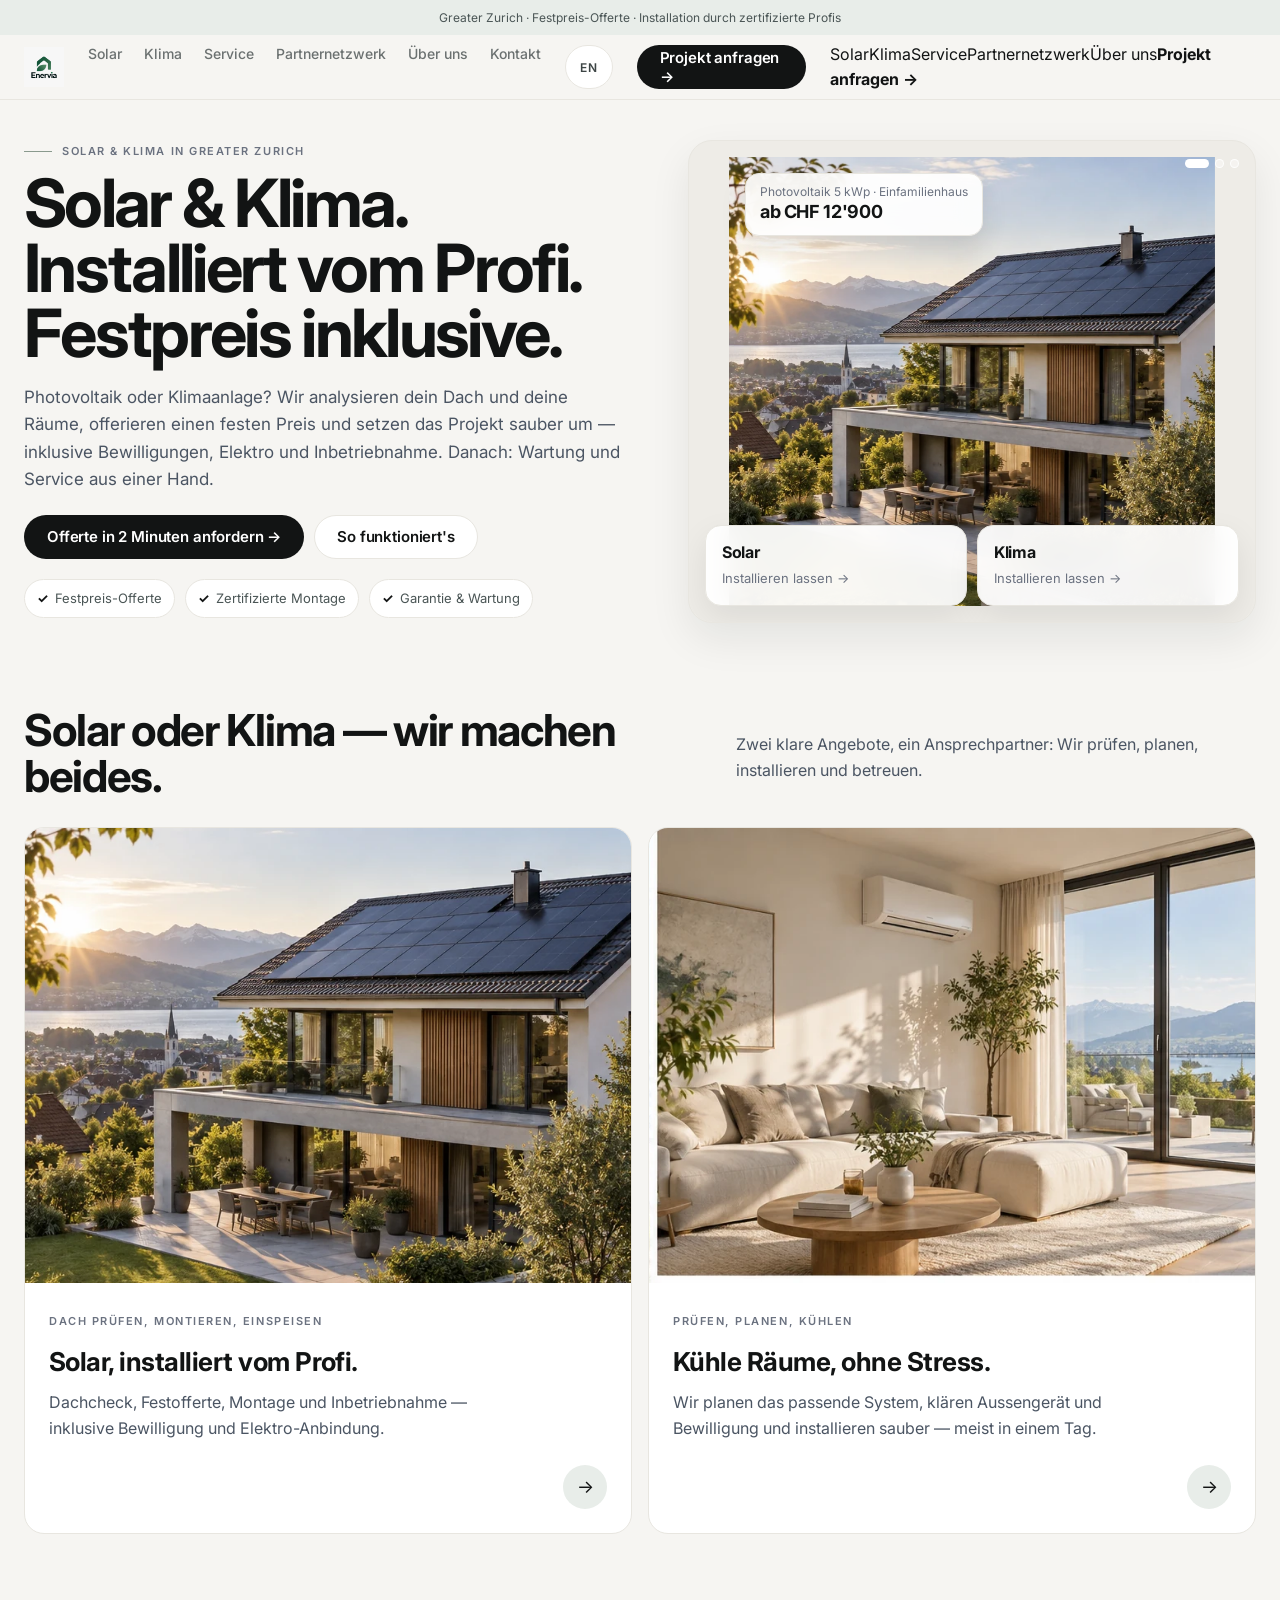
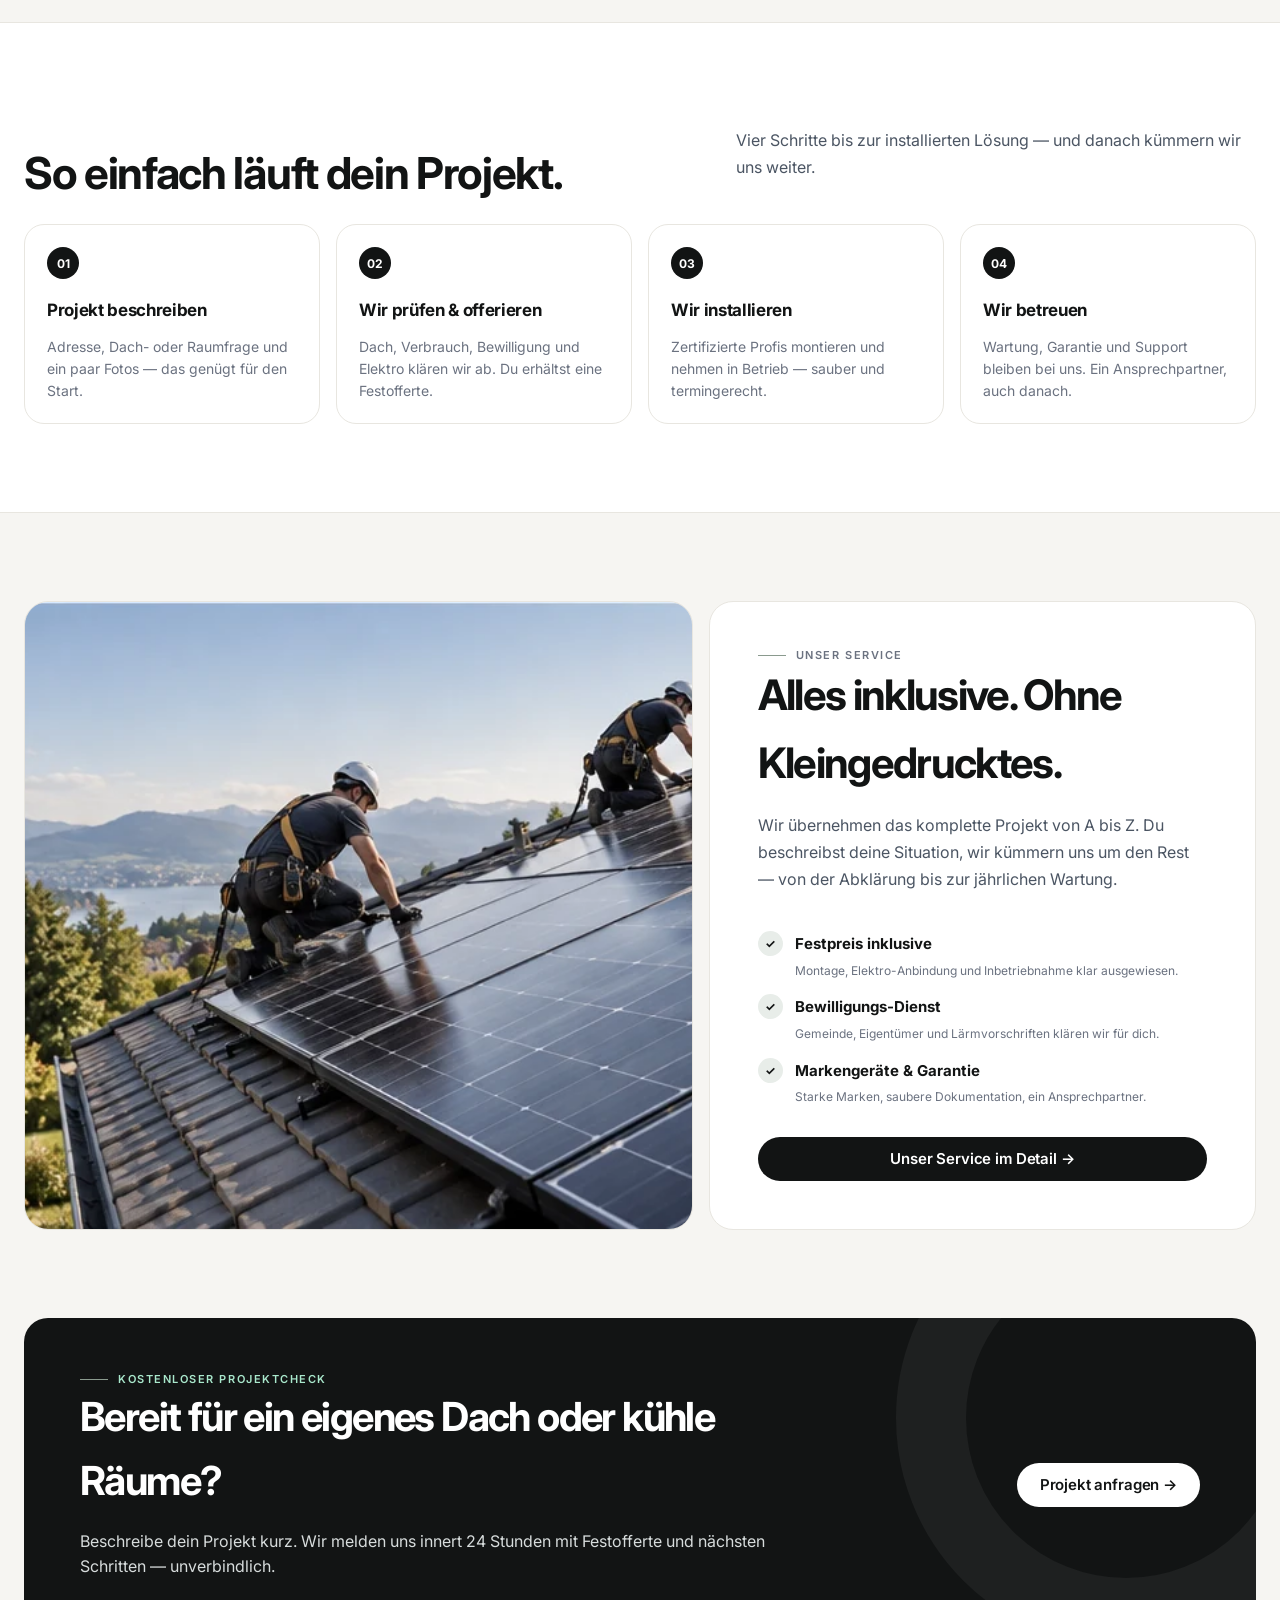
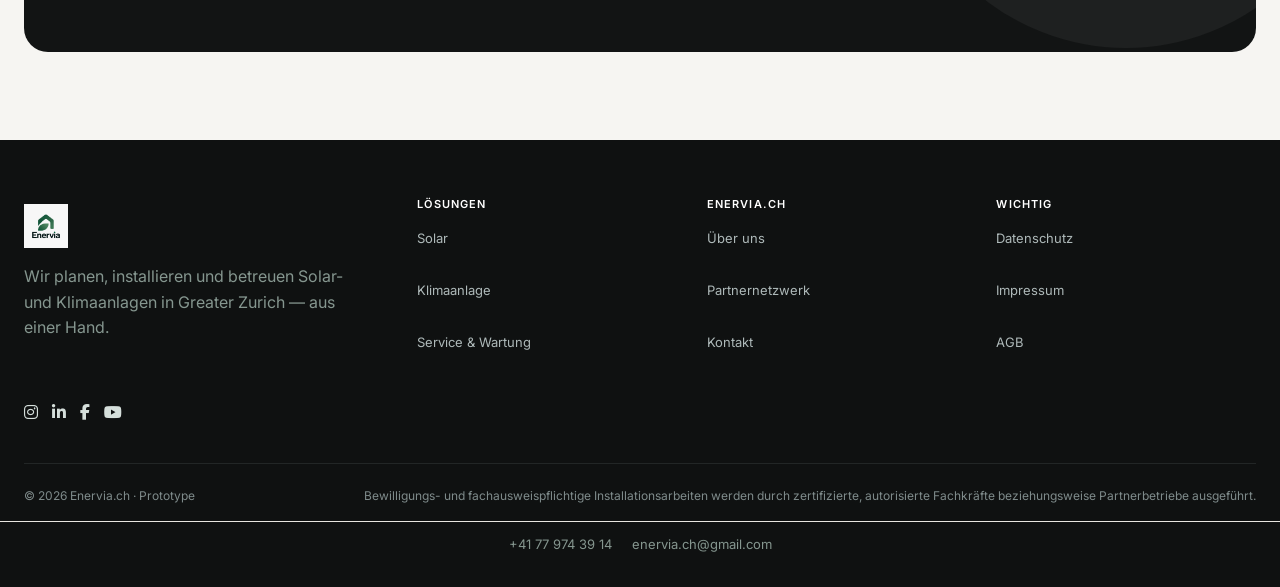
==== commit 590e1245: "went back to original logos" ====
--- a/index.html
+++ b/index.html
@@ -1,6 +1,6 @@
-﻿<!doctype html><html lang="de"><head><meta charset="utf-8"><meta name="viewport" content="width=device-width,initial-scale=1"><meta name="description" content="Solar und Klima in Greater Zurich: Festpreis, Installation und Service aus einer Hand." data-i18n-meta="meta.home"><title data-i18n="title.home">Enervia.ch – Solar & Klima installiert vom Profi</title><link rel="icon" href="assets/logo-mark.svg" type="image/svg+xml"><link rel="apple-touch-icon" href="assets/logo-mark.svg" sizes="100x100"><link rel="icon" href="assets/logo-mark.jpeg" type="image/jpeg"><meta property="og:title" content="Enervia.ch – Solar & Klima installiert vom Profi"><meta property="og:description" content="Solar und Klima in Greater Zurich: Festpreis, Installation und Service aus einer Hand."><meta property="og:url" content="https://enervia.ch"><meta property="og:type" content="website"><meta property="og:image" content="assets/logo.jpeg"><meta name="twitter:card" content="summary_large_image"><meta name="twitter:title" content="Enervia.ch – Solar & Klima installiert vom Profi"><meta name="twitter:description" content="Solar und Klima in Greater Zurich: Festpreis, Installation und Service aus einer Hand."><meta name="twitter:image" content="assets/logo.jpeg"><link rel="stylesheet" href="https://cdnjs.cloudflare.com/ajax/libs/font-awesome/6.5.1/css/all.min.css"><link rel="stylesheet" href="assets/style.css"><script src="assets/i18n.js"></script></head><body>
+﻿<!doctype html><html lang="de"><head><meta charset="utf-8"><meta name="viewport" content="width=device-width,initial-scale=1"><meta name="description" content="Solar und Klima in Greater Zurich: Festpreis, Installation und Service aus einer Hand." data-i18n-meta="meta.home"><title data-i18n="title.home">Enervia.ch – Solar & Klima installiert vom Profi</title><link rel="icon" href="assets/logo-mark.jpeg"><meta property="og:title" content="Enervia.ch – Solar & Klima installiert vom Profi"><meta property="og:description" content="Solar und Klima in Greater Zurich: Festpreis, Installation und Service aus einer Hand."><meta property="og:url" content="https://enervia.ch"><meta property="og:type" content="website"><meta property="og:image" content="assets/logo.jpeg"><meta name="twitter:card" content="summary_large_image"><meta name="twitter:title" content="Enervia.ch – Solar & Klima installiert vom Profi"><meta name="twitter:description" content="Solar und Klima in Greater Zurich: Festpreis, Installation und Service aus einer Hand."><meta name="twitter:image" content="assets/logo.jpeg"><link rel="stylesheet" href="https://cdnjs.cloudflare.com/ajax/libs/font-awesome/6.5.1/css/all.min.css"><link rel="stylesheet" href="assets/style.css"><script src="assets/i18n.js"></script></head><body>
 <div class="topbar" data-i18n="topbar">Greater Zurich · Festpreis-Offerte · Installation durch zertifizierte Profis</div>
-<header class="header"><div class="wrap nav"><a class="brand" href="index.html"><img src="assets/logo.svg" alt="Enervia.ch" width="120" height="32"></a><nav class="navlinks"><a href="solar.html" data-i18n="nav.solar">Solar</a><a href="klima.html" data-i18n="nav.klima">Klima</a><a href="service.html" data-i18n="nav.service">Service</a><a href="partner.html" data-i18n="nav.partner">Partnernetzwerk</a><a href="about.html" data-i18n="nav.about">Über uns</a><a href="kontakt.html" data-i18n="nav.contact">Kontakt</a></nav><button class="langToggle" aria-label="Language">EN</button><a class="btn dark" href="kontakt.html" data-i18n="nav.cta">Projekt anfragen →</a><button class="menu" data-i18n-aria="menu.label" aria-label="Menü">☰</button><div class="mobileNav"><a href="solar.html" data-i18n="nav.solar">Solar</a><a href="klima.html" data-i18n="nav.klima">Klima</a><a href="service.html" data-i18n="nav.service">Service</a><a href="partner.html" data-i18n="nav.partner">Partnernetzwerk</a><a href="about.html" data-i18n="nav.about">Über uns</a><a href="kontakt.html"><b data-i18n="nav.cta">Projekt anfragen →</b></a></div></div></header>
+<header class="header"><div class="wrap nav"><a class="brand" href="index.html"><img src="assets/logo.jpeg" alt="Enervia.ch"></a><nav class="navlinks"><a href="solar.html" data-i18n="nav.solar">Solar</a><a href="klima.html" data-i18n="nav.klima">Klima</a><a href="service.html" data-i18n="nav.service">Service</a><a href="partner.html" data-i18n="nav.partner">Partnernetzwerk</a><a href="about.html" data-i18n="nav.about">Über uns</a><a href="kontakt.html" data-i18n="nav.contact">Kontakt</a></nav><button class="langToggle" aria-label="Language">EN</button><a class="btn dark" href="kontakt.html" data-i18n="nav.cta">Projekt anfragen →</a><button class="menu" data-i18n-aria="menu.label" aria-label="Menü">☰</button><div class="mobileNav"><a href="solar.html" data-i18n="nav.solar">Solar</a><a href="klima.html" data-i18n="nav.klima">Klima</a><a href="service.html" data-i18n="nav.service">Service</a><a href="partner.html" data-i18n="nav.partner">Partnernetzwerk</a><a href="about.html" data-i18n="nav.about">Über uns</a><a href="kontakt.html"><b data-i18n="nav.cta">Projekt anfragen →</b></a></div></div></header>
 <main>
 <section class="hero"><div class="wrap heroShell"><div class="heroCopy"><div class="kicker" data-i18n="hero.kicker">Solar & Klima in Greater Zurich</div><h1 data-i18n="hero.h1" data-i18n-html="true">Solar & Klima. <br>Installiert vom Profi. <br>Festpreis inklusive.</h1><p class="lead" data-i18n="hero.lead">Photovoltaik oder Klimaanlage? Wir analysieren dein Dach und deine Räume, offerieren einen festen Preis und setzen das Projekt sauber um — inklusive Bewilligungen, Elektro und Inbetriebnahme. Danach: Wartung und Service aus einer Hand.</p><div class="heroActions"><a class="btn green" href="kontakt.html" data-i18n="hero.cta1">Offerte in 2 Minuten anfordern →</a><a class="btn ghost" href="#how" data-i18n="hero.cta2">So funktioniert's</a></div><div class="microTrust"><span data-i18n="hero.trust1">Festpreis-Offerte</span><span data-i18n="hero.trust2">Zertifizierte Montage</span><span data-i18n="hero.trust3">Garantie & Wartung</span></div></div><div class="heroVisual heroCarousel"><div class="heroSlides"><figure class="hslide active"><img src="assets/hero-solar.webp" alt="Modernes Schweizer Haus mit Solaranlage" data-i18n-alt="alt.heroSolar"><figcaption class="priceTag"><span data-i18n="hero.slide1">Photovoltaik 5 kWp · Einfamilienhaus</span><b>ab CHF 12'900</b></figcaption></figure><figure class="hslide"><img src="assets/climate.webp" alt="Modernes Wohnzimmer mit Klimaanlage" data-i18n-alt="alt.climateRoom"><figcaption class="priceTag"><span data-i18n="hero.slide2">Klimaanlage · 2 Räume · Wohnung</span><b>ab CHF 6'200</b></figcaption></figure><figure class="hslide"><img src="assets/installer.webp" alt="Fachbetrieb montiert Solarmodule" data-i18n-alt="alt.installer"><figcaption class="priceTag"><span data-i18n="hero.slide3">Beratung, Montage & Inbetriebnahme</span><b>aus einer Hand</b></figcaption></figure></div><div class="heroDots"><button class="dot active" type="button" aria-label="1"></button><button class="dot" type="button" aria-label="2"></button><button class="dot" type="button" aria-label="3"></button></div><div class="floating"><a class="floatCard solar" href="solar.html"><strong data-i18n="nav.solar">Solar</strong><small data-i18n="hero.float1">Installieren lassen →</small></a><a class="floatCard" href="klima.html"><strong data-i18n="nav.klima">Klima</strong><small data-i18n="hero.float2">Installieren lassen →</small></a></div></div></div></section>
 <section class="choice" id="how"><div class="wrap"><div class="sectionHead"><h2 data-i18n="choose.h2">Solar oder Klima — wir machen beides.</h2><p data-i18n="choose.p">Zwei klare Angebote, ein Ansprechpartner: Wir prüfen, planen, installieren und betreuen.</p></div><div class="serviceGrid"><a class="serviceCard" href="solar.html"><img src="assets/hero-solar.webp" alt="Photovoltaik auf einem Einfamilienhaus" data-i18n-alt="alt.solarHouse"><div><span class="tag" data-i18n="choose.tag1">Dach prüfen, montieren, einspeisen</span><h3 data-i18n="choose.card1h">Solar, installiert vom Profi.</h3><p data-i18n="choose.card1p">Dachcheck, Festofferte, Montage und Inbetriebnahme — inklusive Bewilligung und Elektro-Anbindung.</p></div><span class="roundArrow">→</span></a><a class="serviceCard climate" href="klima.html"><img src="assets/climate.webp" alt="Modernes Wohnzimmer mit Klimaanlage" data-i18n-alt="alt.climateRoom"><div><span class="tag" data-i18n="choose.tag2">Prüfen, planen, kühlen</span><h3 data-i18n="choose.card2h">Kühle Räume, ohne Stress.</h3><p data-i18n="choose.card2p">Wir planen das passende System, klären Aussengerät und Bewilligung und installieren sauber — meist in einem Tag.</p></div><span class="roundArrow">→</span></a></div></div></section>
@@ -8,5 +8,5 @@
 <section class="proof"><div class="wrap proofGrid"><div class="proofPhoto"><img src="assets/installer.webp" alt="Fachbetrieb montiert Solarmodule" data-i18n-alt="alt.installer"></div><div class="proofCopy"><span class="kicker" data-i18n="proof.kicker">Unser Service</span><h2 data-i18n="proof.h2">Alles inklusive. Ohne Kleingedrucktes.</h2><p data-i18n="proof.p">Wir übernehmen das komplette Projekt von A bis Z. Du beschreibst deine Situation, wir kümmern uns um den Rest — von der Abklärung bis zur jährlichen Wartung.</p><div class="checks"><div class="check"><i>✓</i><div><b data-i18n="proof.c1b">Festpreis inklusive</b><br><span class="notice" data-i18n="proof.c1s">Montage, Elektro-Anbindung und Inbetriebnahme klar ausgewiesen.</span></div></div><div class="check"><i>✓</i><div><b data-i18n="proof.c2b">Bewilligungs-Dienst</b><br><span class="notice" data-i18n="proof.c2s">Gemeinde, Eigentümer und Lärmvorschriften klären wir für dich.</span></div></div><div class="check"><i>✓</i><div><b data-i18n="proof.c3b">Markengeräte & Garantie</b><br><span class="notice" data-i18n="proof.c3s">Starke Marken, saubere Dokumentation, ein Ansprechpartner.</span></div></div></div><a class="btn dark" href="service.html" data-i18n="proof.btn">Unser Service im Detail →</a></div></div></section>
 <section class="cta"><div class="wrap ctaBox"><div><span class="kicker" style="color:#a9e8cc" data-i18n="cta.kicker">Kostenloser Projektcheck</span><h2 data-i18n="cta.h2">Bereit für ein eigenes Dach oder kühle Räume?</h2><p data-i18n="cta.p">Beschreibe dein Projekt kurz. Wir melden uns innert 24 Stunden mit Festofferte und nächsten Schritten — unverbindlich.</p></div><a class="btn" href="kontakt.html" data-i18n="cta.btn">Projekt anfragen →</a></div></section>
 </main>
-<footer><div class="wrap"><div class="footgrid"><div><a class="brand" href="index.html" style="color:#fff"><img src="assets/logo.svg" alt="Enervia.ch" width="120" height="32"></a><p style="color:#85968f;max-width:320px;line-height:1.6" data-i18n="footer.desc">Wir planen, installieren und betreuen Solar- und Klimaanlagen in Greater Zurich — aus einer Hand.</p></div><div><h4 data-i18n="footer.solutions">Lösungen</h4><a href="solar.html" data-i18n="nav.solar">Solar</a><a href="klima.html" data-i18n="footer.klima">Klimaanlage</a><a href="service.html" data-i18n="footer.service">Service & Wartung</a></div><div><h4>Enervia.ch</h4><a href="about.html" data-i18n="nav.about">Über uns</a><a href="partner.html" data-i18n="nav.partner">Partnernetzwerk</a><a href="kontakt.html" data-i18n="footer.contact">Kontakt</a></div><div><h4 data-i18n="footer.legal">Wichtig</h4><a href="#" data-i18n="footer.privacy">Datenschutz</a><a href="#" data-i18n="footer.imprint">Impressum</a><a href="#" data-i18n="footer.terms">AGB</a></div></div><ul style="display:flex;gap:14px;list-style:none;padding:0;margin:16px 0 0"><li><a href="https://www.instagram.com/enervia" aria-label="Instagram" target="_blank" rel="noopener"><i class="fab fa-instagram"></i></a></li><li><a href="https://www.linkedin.com/company/enervia" aria-label="LinkedIn" target="_blank" rel="noopener"><i class="fab fa-linkedin-in"></i></a></li><li><a href="https://www.facebook.com/enervia" aria-label="Facebook" target="_blank" rel="noopener"><i class="fab fa-facebook-f"></i></a></li><li><a href="https://www.youtube.com/@enervia" aria-label="YouTube" target="_blank" rel="noopener"><i class="fab fa-youtube"></i></a></li></ul><div class="footbottom"><div>© 2026 Enervia.ch · Prototype</div><div data-i18n="footer.disclaimer">Bewilligungs- und fachausweispflichtige Installationsarbeiten werden durch zertifizierte, autorisierte Fachkräfte beziehungsweise Partnerbetriebe ausgeführt.</div></div></div><div class="foot-contact" style="text-align:center;padding:12px 0 4px;border-top:1px solid #E8E6E0;margin-top:16px;color:#85968f;font-size:13px"><a href="tel:+41779743914" style="color:#85968f;margin-right:20px;text-decoration:none">+41 77 974 39 14</a><a href="mailto:enervia.ch@gmail.com" style="color:#85968f;text-decoration:none">enervia.ch@gmail.com</a></div></footer>
+<footer><div class="wrap"><div class="footgrid"><div><a class="brand" href="index.html" style="color:#fff"><img src="assets/logo.jpeg" alt="Enervia.ch"></a><p style="color:#85968f;max-width:320px;line-height:1.6" data-i18n="footer.desc">Wir planen, installieren und betreuen Solar- und Klimaanlagen in Greater Zurich — aus einer Hand.</p></div><div><h4 data-i18n="footer.solutions">Lösungen</h4><a href="solar.html" data-i18n="nav.solar">Solar</a><a href="klima.html" data-i18n="footer.klima">Klimaanlage</a><a href="service.html" data-i18n="footer.service">Service & Wartung</a></div><div><h4>Enervia.ch</h4><a href="about.html" data-i18n="nav.about">Über uns</a><a href="partner.html" data-i18n="nav.partner">Partnernetzwerk</a><a href="kontakt.html" data-i18n="footer.contact">Kontakt</a></div><div><h4 data-i18n="footer.legal">Wichtig</h4><a href="#" data-i18n="footer.privacy">Datenschutz</a><a href="#" data-i18n="footer.imprint">Impressum</a><a href="#" data-i18n="footer.terms">AGB</a></div></div><ul style="display:flex;gap:14px;list-style:none;padding:0;margin:16px 0 0"><li><a href="https://www.instagram.com/enervia" aria-label="Instagram" target="_blank" rel="noopener"><i class="fab fa-instagram"></i></a></li><li><a href="https://www.linkedin.com/company/enervia" aria-label="LinkedIn" target="_blank" rel="noopener"><i class="fab fa-linkedin-in"></i></a></li><li><a href="https://www.facebook.com/enervia" aria-label="Facebook" target="_blank" rel="noopener"><i class="fab fa-facebook-f"></i></a></li><li><a href="https://www.youtube.com/@enervia" aria-label="YouTube" target="_blank" rel="noopener"><i class="fab fa-youtube"></i></a></li></ul><div class="footbottom"><div>© 2026 Enervia.ch · Prototype</div><div data-i18n="footer.disclaimer">Bewilligungs- und fachausweispflichtige Installationsarbeiten werden durch zertifizierte, autorisierte Fachkräfte beziehungsweise Partnerbetriebe ausgeführt.</div></div></div><div class="foot-contact" style="text-align:center;padding:12px 0 4px;border-top:1px solid #E8E6E0;margin-top:16px;color:#85968f;font-size:13px"><a href="tel:+41779743914" style="color:#85968f;margin-right:20px;text-decoration:none">+41 77 974 39 14</a><a href="mailto:enervia.ch@gmail.com" style="color:#85968f;text-decoration:none">enervia.ch@gmail.com</a></div></footer>
 <script src="assets/app.js"></script></body></html>
--- a/assets/style.css
+++ b/assets/style.css
@@ -19,7 +19,7 @@
   --radius-pill:999px;
   --shadow:0 16px 40px rgba(18,20,20,.08)}
 *{box-sizing:border-box}html{scroll-behavior:smooth;-webkit-text-size-adjust:100%}body{margin:0;overflow-x:hidden;background:var(--stone);color:var(--ink);font-family:'Inter',system-ui,-apple-system,Segoe UI,sans-serif;line-height:1.6;-webkit-font-smoothing:antialiased;-webkit-text-size-adjust:100%}img{display:block;max-width:100%}a{text-decoration:none;color:inherit}.wrap{width:min(var(--max),calc(100% - 48px));margin:auto}
-.topbar{background:var(--sage-light);color:#4A5555;font-size:12px;padding:8px 0;text-align:center}.header{position:sticky;top:0;z-index:40;background:rgba(246,245,242,.92);backdrop-filter:blur(12px);border-bottom:1px solid var(--border)}.nav{height:64px;display:flex;align-items:center;justify-content:space-between;gap:24px}.brand{font:700 19px/1 'Inter',sans-serif;letter-spacing:-.03em;display:flex;align-items:center;gap:10px}.brand span{color:var(--sage)}.brand img{display:block;width:120px;height:auto;object-fit:contain}.navlinks{display:flex;align-items:center;gap:22px;font:500 14px 'Inter',sans-serif;color:#3d4545;flex-shrink:0}.navlinks a{white-space:nowrap;opacity:.75;transition:opacity .2s ease,transform .2s ease}.navlinks a:hover{opacity:1;color:var(--ink);transform:translateY(-1px)}.btn{display:inline-flex;align-items:center;justify-content:center;gap:10px;min-height:48px;padding:0 22px;border-radius:var(--radius-pill);border:1px solid transparent;font:600 15px 'Inter',sans-serif;letter-spacing:-.01em;cursor:pointer;transition:transform .25s cubic-bezier(.16,1,.3,1),box-shadow .25s ease,background .2s ease,border-color .2s ease}.btn.dark,.btn.green{background:var(--charcoal);color:#fff}.btn.green{background:var(--charcoal)}.btn.dark:hover,.btn.green:hover{background:var(--green-dark)}.btn.ghost{background:#fff;color:var(--charcoal);border:1px solid var(--border)}.btn.ghost:hover{border-color:var(--charcoal)}.btn:hover{transform:translateY(-2px);box-shadow:0 6px 18px rgba(0,0,0,.12)}.menu{display:none;border:1px solid var(--border);background:#fff;width:48px;height:48px;border-radius:12px;font-size:22px;color:var(--charcoal);cursor:pointer}.menu:active{transform:scale(.96)}
+.topbar{background:var(--sage-light);color:#4A5555;font-size:12px;padding:8px 0;text-align:center}.header{position:sticky;top:0;z-index:40;background:rgba(246,245,242,.92);backdrop-filter:blur(12px);border-bottom:1px solid var(--border)}.nav{height:64px;display:flex;align-items:center;justify-content:space-between;gap:24px}.brand{font:700 19px/1 'Inter',sans-serif;letter-spacing:-.03em;display:flex;align-items:center;gap:10px}.brand span{color:var(--sage)}.brand img{display:block;height:44px;width:auto;object-fit:contain}.navlinks{display:flex;align-items:center;gap:22px;font:500 14px 'Inter',sans-serif;color:#3d4545;flex-shrink:0}.navlinks a{white-space:nowrap;opacity:.75;transition:opacity .2s ease,transform .2s ease}.navlinks a:hover{opacity:1;color:var(--ink);transform:translateY(-1px)}.btn{display:inline-flex;align-items:center;justify-content:center;gap:10px;min-height:48px;padding:0 22px;border-radius:var(--radius-pill);border:1px solid transparent;font:600 15px 'Inter',sans-serif;letter-spacing:-.01em;cursor:pointer;transition:transform .25s cubic-bezier(.16,1,.3,1),box-shadow .25s ease,background .2s ease,border-color .2s ease}.btn.dark,.btn.green{background:var(--charcoal);color:#fff}.btn.green{background:var(--charcoal)}.btn.dark:hover,.btn.green:hover{background:var(--green-dark)}.btn.ghost{background:#fff;color:var(--charcoal);border:1px solid var(--border)}.btn.ghost:hover{border-color:var(--charcoal)}.btn:hover{transform:translateY(-2px);box-shadow:0 6px 18px rgba(0,0,0,.12)}.menu{display:none;border:1px solid var(--border);background:#fff;width:48px;height:48px;border-radius:12px;font-size:22px;color:var(--charcoal);cursor:pointer}.menu:active{transform:scale(.96)}
 .hero{padding:56px 0 44px}.heroShell{display:grid;grid-template-columns:1.05fr .95fr;gap:48px;align-items:center}.heroCopy{border-radius:0;background:transparent;padding:0;display:flex;flex-direction:column;justify-content:center;position:relative;overflow:hidden}.heroCopy:after{content:none}.kicker{font:600 11px/1 'Inter',sans-serif;letter-spacing:.14em;text-transform:uppercase;color:var(--muted);display:flex;align-items:center;gap:10px}.kicker::before{content:"";width:28px;height:1px;background:var(--sage)}h1,h2,h3{font-family:'Inter',sans-serif;letter-spacing:-.04em;margin:0}h1{font-size:clamp(46px,5.2vw,72px);line-height:.98;max-width:760px;margin-top:18px;letter-spacing:-.04em}.lead{font-size:17px;line-height:1.6;color:#4B5563;max-width:600px;margin:22px 0 0}.heroActions{display:flex;gap:10px;flex-wrap:wrap;margin-top:28px}.microTrust{display:flex;gap:10px;flex-wrap:wrap;margin-top:26px;color:#4A5555;font-size:13px}.microTrust span{background:#fff;border:1px solid var(--border);border-radius:var(--radius-pill);padding:8px 12px;display:inline-flex;align-items:center;gap:7px}.microTrust span:before{content:'✓';color:var(--charcoal);font-weight:700}.heroVisual{border-radius:24px;background:var(--stone-2);border:1px solid var(--border);overflow:hidden;position:relative;aspect-ratio:4/3;box-shadow:var(--shadow)}.heroVisual img{width:100%;height:100%;object-fit:cover}.floating{position:absolute;left:16px;right:16px;bottom:16px;display:grid;grid-template-columns:1fr 1fr;gap:10px}.floatCard{background:rgba(255,255,255,.94);backdrop-filter:blur(12px);border:1px solid var(--border);box-shadow:0 12px 32px rgba(0,0,0,.08);padding:14px 16px;border-radius:16px}.floatCard strong{font-family:'Inter',sans-serif;font-weight:700;display:block;font-size:16px;letter-spacing:-.02em}.floatCard small{color:var(--muted);font-size:13px}.floatCard.solar{background:rgba(255,255,255,.94);color:var(--charcoal)}.floatCard.solar small{color:var(--muted)}
 
 /* ── Compact hero (KlimaPro-style) ── */
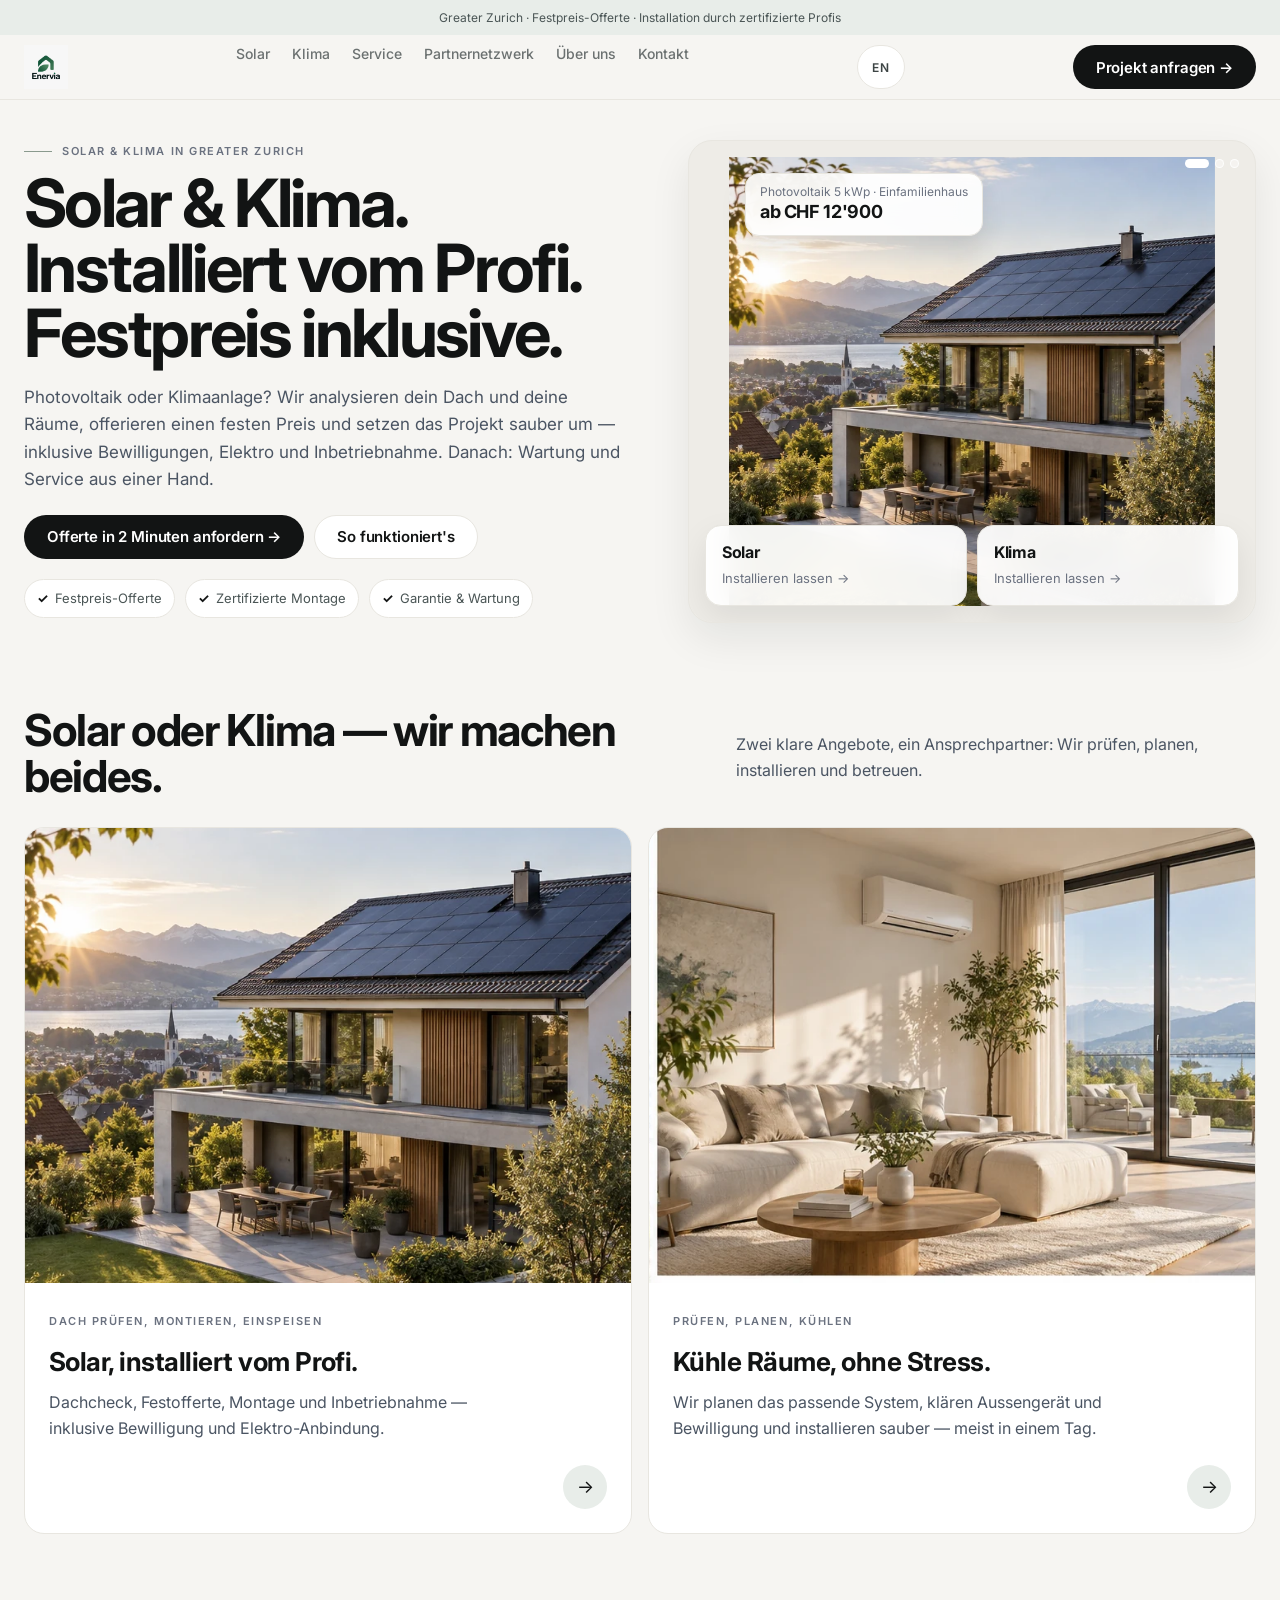
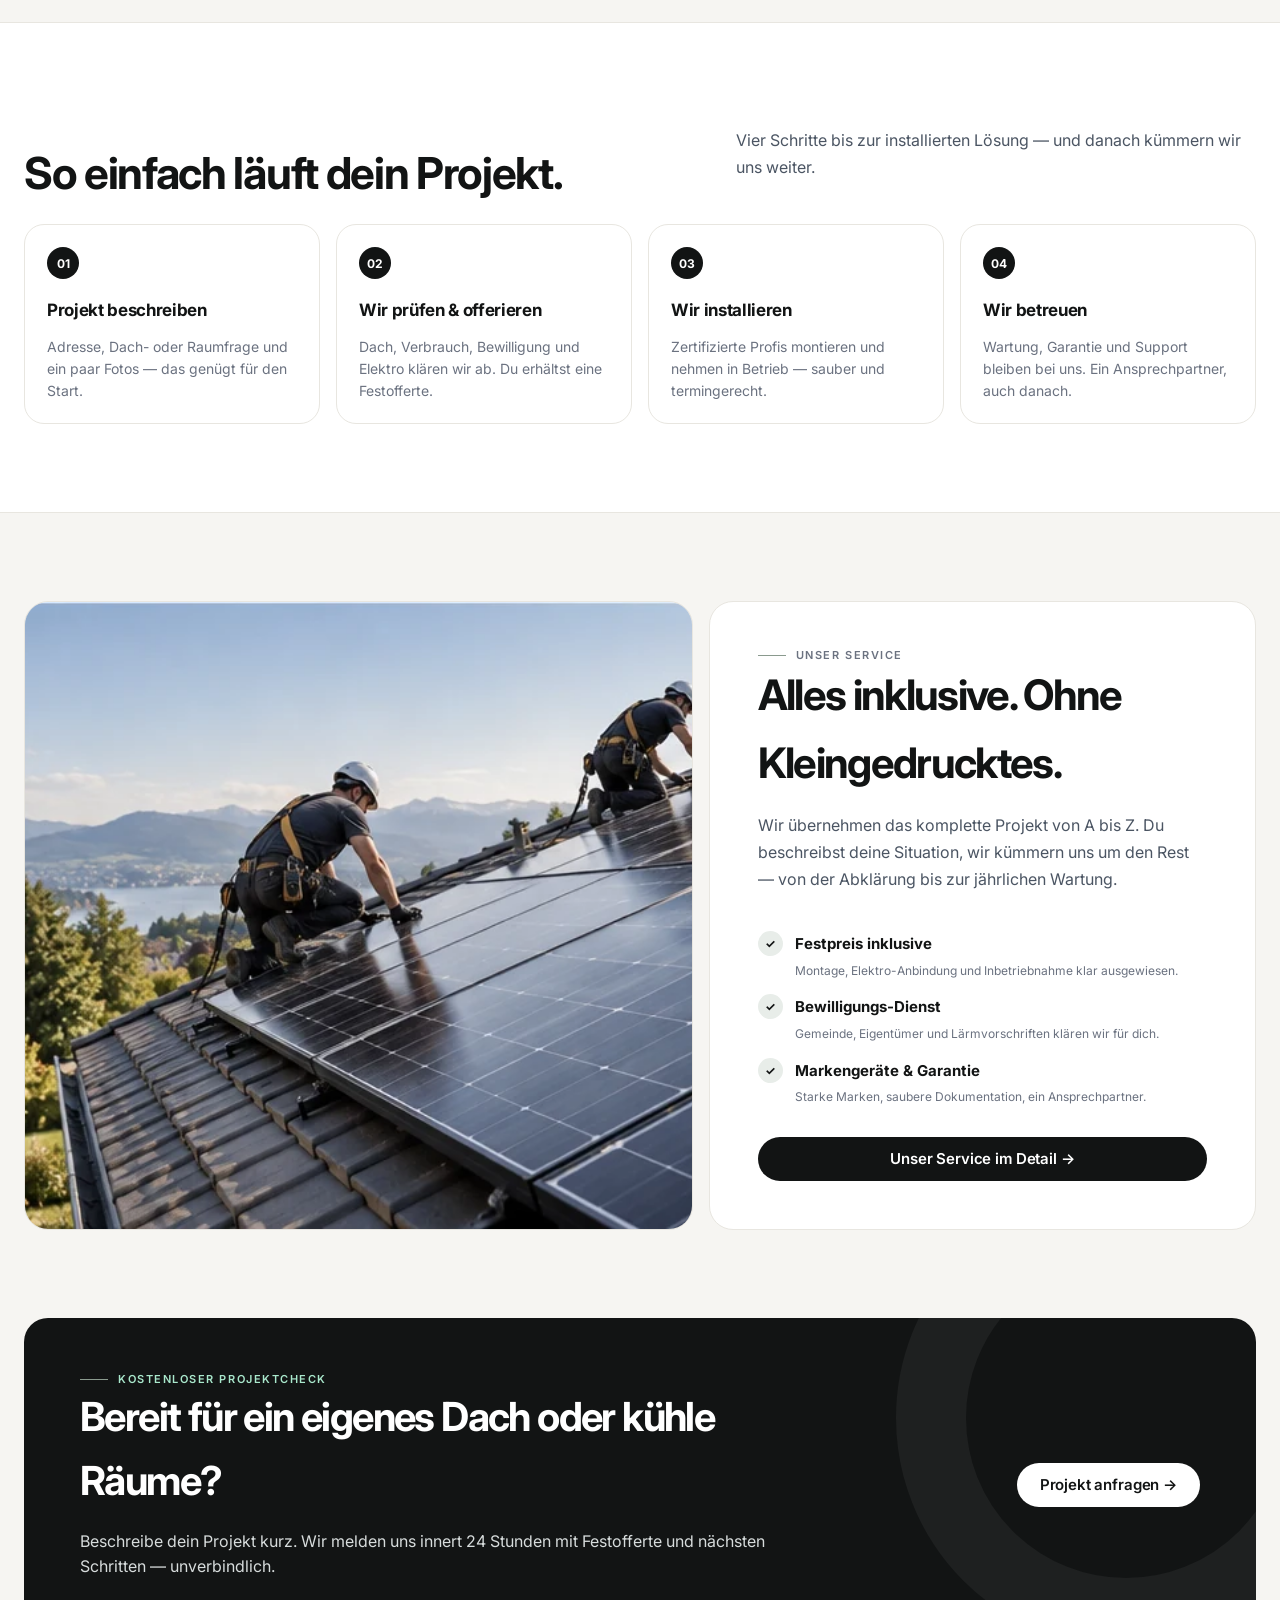
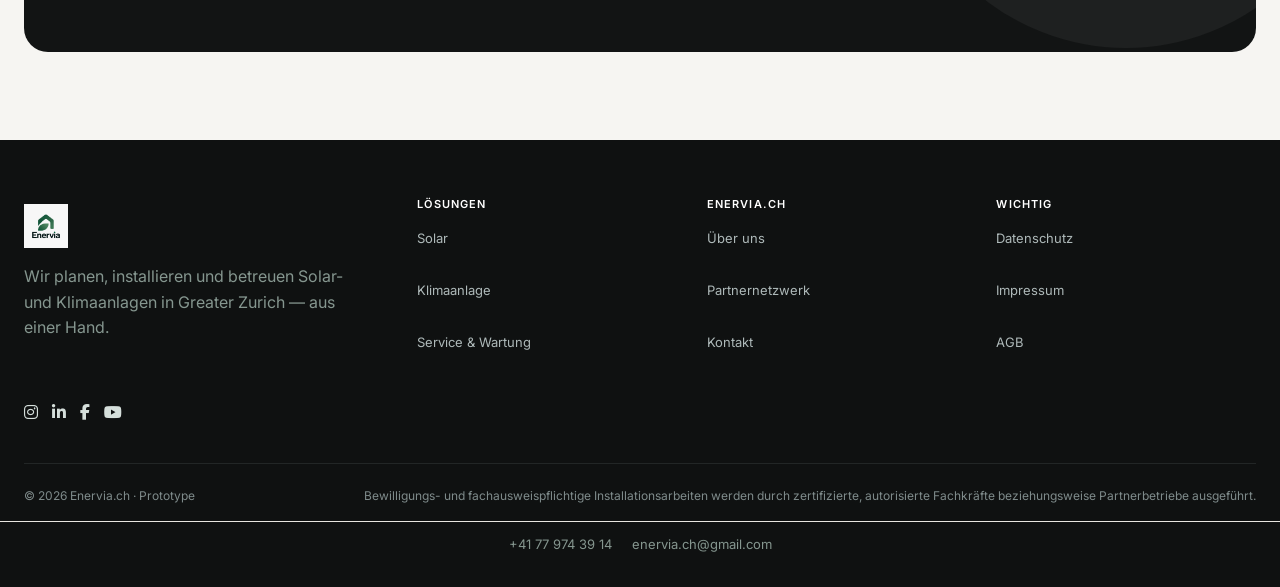
==== commit f3fa3713: "fixed a bug in the top right of home page" ====
--- a/index.html
+++ b/index.html
@@ -1,6 +1,6 @@
 ﻿<!doctype html><html lang="de"><head><meta charset="utf-8"><meta name="viewport" content="width=device-width,initial-scale=1"><meta name="description" content="Solar und Klima in Greater Zurich: Festpreis, Installation und Service aus einer Hand." data-i18n-meta="meta.home"><title data-i18n="title.home">Enervia.ch – Solar & Klima installiert vom Profi</title><link rel="icon" href="assets/logo-mark.jpeg"><meta property="og:title" content="Enervia.ch – Solar & Klima installiert vom Profi"><meta property="og:description" content="Solar und Klima in Greater Zurich: Festpreis, Installation und Service aus einer Hand."><meta property="og:url" content="https://enervia.ch"><meta property="og:type" content="website"><meta property="og:image" content="assets/logo.jpeg"><meta name="twitter:card" content="summary_large_image"><meta name="twitter:title" content="Enervia.ch – Solar & Klima installiert vom Profi"><meta name="twitter:description" content="Solar und Klima in Greater Zurich: Festpreis, Installation und Service aus einer Hand."><meta name="twitter:image" content="assets/logo.jpeg"><link rel="stylesheet" href="https://cdnjs.cloudflare.com/ajax/libs/font-awesome/6.5.1/css/all.min.css"><link rel="stylesheet" href="assets/style.css"><script src="assets/i18n.js"></script></head><body>
 <div class="topbar" data-i18n="topbar">Greater Zurich · Festpreis-Offerte · Installation durch zertifizierte Profis</div>
-<header class="header"><div class="wrap nav"><a class="brand" href="index.html"><img src="assets/logo.jpeg" alt="Enervia.ch"></a><nav class="navlinks"><a href="solar.html" data-i18n="nav.solar">Solar</a><a href="klima.html" data-i18n="nav.klima">Klima</a><a href="service.html" data-i18n="nav.service">Service</a><a href="partner.html" data-i18n="nav.partner">Partnernetzwerk</a><a href="about.html" data-i18n="nav.about">Über uns</a><a href="kontakt.html" data-i18n="nav.contact">Kontakt</a></nav><button class="langToggle" aria-label="Language">EN</button><a class="btn dark" href="kontakt.html" data-i18n="nav.cta">Projekt anfragen →</a><button class="menu" data-i18n-aria="menu.label" aria-label="Menü">☰</button><div class="mobileNav"><a href="solar.html" data-i18n="nav.solar">Solar</a><a href="klima.html" data-i18n="nav.klima">Klima</a><a href="service.html" data-i18n="nav.service">Service</a><a href="partner.html" data-i18n="nav.partner">Partnernetzwerk</a><a href="about.html" data-i18n="nav.about">Über uns</a><a href="kontakt.html"><b data-i18n="nav.cta">Projekt anfragen →</b></a></div></div></header>
+<header class="header"><div class="wrap nav"><a class="brand" href="index.html"><img src="assets/logo.jpeg" alt="Enervia.ch"></a><nav class="navlinks"><a href="solar.html" data-i18n="nav.solar">Solar</a><a href="klima.html" data-i18n="nav.klima">Klima</a><a href="service.html" data-i18n="nav.service">Service</a><a href="partner.html" data-i18n="nav.partner">Partnernetzwerk</a><a href="about.html" data-i18n="nav.about">Über uns</a><a href="kontakt.html" data-i18n="nav.contact">Kontakt</a></nav><button class="langToggle" aria-label="Language">EN</button><a class="btn dark" href="kontakt.html" data-i18n="nav.cta">Projekt anfragen →</a></div></header>
 <main>
 <section class="hero"><div class="wrap heroShell"><div class="heroCopy"><div class="kicker" data-i18n="hero.kicker">Solar & Klima in Greater Zurich</div><h1 data-i18n="hero.h1" data-i18n-html="true">Solar & Klima. <br>Installiert vom Profi. <br>Festpreis inklusive.</h1><p class="lead" data-i18n="hero.lead">Photovoltaik oder Klimaanlage? Wir analysieren dein Dach und deine Räume, offerieren einen festen Preis und setzen das Projekt sauber um — inklusive Bewilligungen, Elektro und Inbetriebnahme. Danach: Wartung und Service aus einer Hand.</p><div class="heroActions"><a class="btn green" href="kontakt.html" data-i18n="hero.cta1">Offerte in 2 Minuten anfordern →</a><a class="btn ghost" href="#how" data-i18n="hero.cta2">So funktioniert's</a></div><div class="microTrust"><span data-i18n="hero.trust1">Festpreis-Offerte</span><span data-i18n="hero.trust2">Zertifizierte Montage</span><span data-i18n="hero.trust3">Garantie & Wartung</span></div></div><div class="heroVisual heroCarousel"><div class="heroSlides"><figure class="hslide active"><img src="assets/hero-solar.webp" alt="Modernes Schweizer Haus mit Solaranlage" data-i18n-alt="alt.heroSolar"><figcaption class="priceTag"><span data-i18n="hero.slide1">Photovoltaik 5 kWp · Einfamilienhaus</span><b>ab CHF 12'900</b></figcaption></figure><figure class="hslide"><img src="assets/climate.webp" alt="Modernes Wohnzimmer mit Klimaanlage" data-i18n-alt="alt.climateRoom"><figcaption class="priceTag"><span data-i18n="hero.slide2">Klimaanlage · 2 Räume · Wohnung</span><b>ab CHF 6'200</b></figcaption></figure><figure class="hslide"><img src="assets/installer.webp" alt="Fachbetrieb montiert Solarmodule" data-i18n-alt="alt.installer"><figcaption class="priceTag"><span data-i18n="hero.slide3">Beratung, Montage & Inbetriebnahme</span><b>aus einer Hand</b></figcaption></figure></div><div class="heroDots"><button class="dot active" type="button" aria-label="1"></button><button class="dot" type="button" aria-label="2"></button><button class="dot" type="button" aria-label="3"></button></div><div class="floating"><a class="floatCard solar" href="solar.html"><strong data-i18n="nav.solar">Solar</strong><small data-i18n="hero.float1">Installieren lassen →</small></a><a class="floatCard" href="klima.html"><strong data-i18n="nav.klima">Klima</strong><small data-i18n="hero.float2">Installieren lassen →</small></a></div></div></div></section>
 <section class="choice" id="how"><div class="wrap"><div class="sectionHead"><h2 data-i18n="choose.h2">Solar oder Klima — wir machen beides.</h2><p data-i18n="choose.p">Zwei klare Angebote, ein Ansprechpartner: Wir prüfen, planen, installieren und betreuen.</p></div><div class="serviceGrid"><a class="serviceCard" href="solar.html"><img src="assets/hero-solar.webp" alt="Photovoltaik auf einem Einfamilienhaus" data-i18n-alt="alt.solarHouse"><div><span class="tag" data-i18n="choose.tag1">Dach prüfen, montieren, einspeisen</span><h3 data-i18n="choose.card1h">Solar, installiert vom Profi.</h3><p data-i18n="choose.card1p">Dachcheck, Festofferte, Montage und Inbetriebnahme — inklusive Bewilligung und Elektro-Anbindung.</p></div><span class="roundArrow">→</span></a><a class="serviceCard climate" href="klima.html"><img src="assets/climate.webp" alt="Modernes Wohnzimmer mit Klimaanlage" data-i18n-alt="alt.climateRoom"><div><span class="tag" data-i18n="choose.tag2">Prüfen, planen, kühlen</span><h3 data-i18n="choose.card2h">Kühle Räume, ohne Stress.</h3><p data-i18n="choose.card2p">Wir planen das passende System, klären Aussengerät und Bewilligung und installieren sauber — meist in einem Tag.</p></div><span class="roundArrow">→</span></a></div></div></section>
--- a/assets/style.css
+++ b/assets/style.css
@@ -19,7 +19,7 @@
   --radius-pill:999px;
   --shadow:0 16px 40px rgba(18,20,20,.08)}
 *{box-sizing:border-box}html{scroll-behavior:smooth;-webkit-text-size-adjust:100%}body{margin:0;overflow-x:hidden;background:var(--stone);color:var(--ink);font-family:'Inter',system-ui,-apple-system,Segoe UI,sans-serif;line-height:1.6;-webkit-font-smoothing:antialiased;-webkit-text-size-adjust:100%}img{display:block;max-width:100%}a{text-decoration:none;color:inherit}.wrap{width:min(var(--max),calc(100% - 48px));margin:auto}
-.topbar{background:var(--sage-light);color:#4A5555;font-size:12px;padding:8px 0;text-align:center}.header{position:sticky;top:0;z-index:40;background:rgba(246,245,242,.92);backdrop-filter:blur(12px);border-bottom:1px solid var(--border)}.nav{height:64px;display:flex;align-items:center;justify-content:space-between;gap:24px}.brand{font:700 19px/1 'Inter',sans-serif;letter-spacing:-.03em;display:flex;align-items:center;gap:10px}.brand span{color:var(--sage)}.brand img{display:block;height:44px;width:auto;object-fit:contain}.navlinks{display:flex;align-items:center;gap:22px;font:500 14px 'Inter',sans-serif;color:#3d4545;flex-shrink:0}.navlinks a{white-space:nowrap;opacity:.75;transition:opacity .2s ease,transform .2s ease}.navlinks a:hover{opacity:1;color:var(--ink);transform:translateY(-1px)}.btn{display:inline-flex;align-items:center;justify-content:center;gap:10px;min-height:48px;padding:0 22px;border-radius:var(--radius-pill);border:1px solid transparent;font:600 15px 'Inter',sans-serif;letter-spacing:-.01em;cursor:pointer;transition:transform .25s cubic-bezier(.16,1,.3,1),box-shadow .25s ease,background .2s ease,border-color .2s ease}.btn.dark,.btn.green{background:var(--charcoal);color:#fff}.btn.green{background:var(--charcoal)}.btn.dark:hover,.btn.green:hover{background:var(--green-dark)}.btn.ghost{background:#fff;color:var(--charcoal);border:1px solid var(--border)}.btn.ghost:hover{border-color:var(--charcoal)}.btn:hover{transform:translateY(-2px);box-shadow:0 6px 18px rgba(0,0,0,.12)}.menu{display:none;border:1px solid var(--border);background:#fff;width:48px;height:48px;border-radius:12px;font-size:22px;color:var(--charcoal);cursor:pointer}.menu:active{transform:scale(.96)}
+.topbar{background:var(--sage-light);color:#4A5555;font-size:12px;padding:8px 0;text-align:center}.header{position:sticky;top:0;z-index:40;background:rgba(246,245,242,.92);backdrop-filter:blur(12px);border-bottom:1px solid var(--border)}.nav{height:64px;display:flex;align-items:center;justify-content:space-between;gap:24px}.brand{font:700 19px/1 'Inter',sans-serif;letter-spacing:-.03em;display:flex;align-items:center;gap:10px}.brand span{color:var(--sage)}.brand img{display:block;height:44px;width:auto;object-fit:contain}.navlinks{display:flex;align-items:center;gap:22px;font:500 14px 'Inter',sans-serif;color:#3d4545;flex-shrink:0}.navlinks a{white-space:nowrap;opacity:.75;transition:opacity .2s ease,transform .2s ease}.navlinks a:hover{opacity:1;color:var(--ink);transform:translateY(-1px)}.btn{display:inline-flex;align-items:center;justify-content:center;gap:10px;min-height:48px;padding:0 22px;border-radius:var(--radius-pill);border:1px solid transparent;font:600 15px 'Inter',sans-serif;letter-spacing:-.01em;cursor:pointer;transition:transform .25s cubic-bezier(.16,1,.3,1),box-shadow .25s ease,background .2s ease,border-color .2s ease}.btn.dark,.btn.green{background:var(--charcoal);color:#fff}.btn.green{background:var(--charcoal)}.btn.dark:hover,.btn.green:hover{background:var(--green-dark)}.btn.ghost{background:#fff;color:var(--charcoal);border:1px solid var(--border)}.btn.ghost:hover{border-color:var(--charcoal)}.btn:hover{transform:translateY(-2px);box-shadow:0 6px 18px rgba(0,0,0,.12)}
 .hero{padding:56px 0 44px}.heroShell{display:grid;grid-template-columns:1.05fr .95fr;gap:48px;align-items:center}.heroCopy{border-radius:0;background:transparent;padding:0;display:flex;flex-direction:column;justify-content:center;position:relative;overflow:hidden}.heroCopy:after{content:none}.kicker{font:600 11px/1 'Inter',sans-serif;letter-spacing:.14em;text-transform:uppercase;color:var(--muted);display:flex;align-items:center;gap:10px}.kicker::before{content:"";width:28px;height:1px;background:var(--sage)}h1,h2,h3{font-family:'Inter',sans-serif;letter-spacing:-.04em;margin:0}h1{font-size:clamp(46px,5.2vw,72px);line-height:.98;max-width:760px;margin-top:18px;letter-spacing:-.04em}.lead{font-size:17px;line-height:1.6;color:#4B5563;max-width:600px;margin:22px 0 0}.heroActions{display:flex;gap:10px;flex-wrap:wrap;margin-top:28px}.microTrust{display:flex;gap:10px;flex-wrap:wrap;margin-top:26px;color:#4A5555;font-size:13px}.microTrust span{background:#fff;border:1px solid var(--border);border-radius:var(--radius-pill);padding:8px 12px;display:inline-flex;align-items:center;gap:7px}.microTrust span:before{content:'✓';color:var(--charcoal);font-weight:700}.heroVisual{border-radius:24px;background:var(--stone-2);border:1px solid var(--border);overflow:hidden;position:relative;aspect-ratio:4/3;box-shadow:var(--shadow)}.heroVisual img{width:100%;height:100%;object-fit:cover}.floating{position:absolute;left:16px;right:16px;bottom:16px;display:grid;grid-template-columns:1fr 1fr;gap:10px}.floatCard{background:rgba(255,255,255,.94);backdrop-filter:blur(12px);border:1px solid var(--border);box-shadow:0 12px 32px rgba(0,0,0,.08);padding:14px 16px;border-radius:16px}.floatCard strong{font-family:'Inter',sans-serif;font-weight:700;display:block;font-size:16px;letter-spacing:-.02em}.floatCard small{color:var(--muted);font-size:13px}.floatCard.solar{background:rgba(255,255,255,.94);color:var(--charcoal)}.floatCard.solar small{color:var(--muted)}
 
 /* ── Compact hero (KlimaPro-style) ── */
@@ -50,7 +50,7 @@
 .cta{padding:0 0 88px}.ctaBox{border-radius:24px;background:var(--charcoal);color:#fff;padding:56px;display:flex;align-items:center;justify-content:space-between;gap:30px;overflow:hidden;position:relative}.ctaBox:after{content:'';position:absolute;width:320px;height:320px;border-radius:50%;border:70px solid rgba(255,255,255,.05);right:-100px;top:-130px}.ctaBox h2{font-size:clamp(28px,3.4vw,40px);max-width:700px;color:#fff}.ctaBox p{color:#d7dcdc;max-width:700px}.ctaBox .btn{background:#fff;color:var(--charcoal);position:relative;z-index:1}.ctaBox .btn:hover{transform:translateY(-2px) scale(1.02);box-shadow:0 8px 28px rgba(255,255,255,.15)}
 .pageHero{padding:64px 0 44px}.pageHeroGrid{display:grid;grid-template-columns:1fr 1fr;gap:40px;align-items:stretch}.pageHeroCopy{padding:10px 8px 10px 0}.pageHero h1{font-size:clamp(44px,5vw,64px)}.pageHeroVisual{min-height:480px;border-radius:24px;overflow:hidden;border:1px solid var(--border)}.pageHeroVisual img{width:100%;height:100%;object-fit:cover}.pill{display:inline-flex;padding:8px 12px;border-radius:var(--radius-pill);background:#fff;border:1px solid var(--border);color:#374151;font-size:12px;font-weight:600}.contentSection{padding:72px 0}.contentGrid3{display:grid;grid-template-columns:repeat(3,1fr);gap:16px}.infoCard{background:#fff;border:1px solid var(--border);border-radius:20px;padding:26px}.infoCard .kicker{margin-bottom:10px;color:var(--sage)}.infoCard h3{font-size:20px;margin:8px 0}.infoCard p{color:var(--muted);line-height:1.6}.quoteForm{display:grid;grid-template-columns:1fr 1fr;gap:16px;background:#fff;border:1px solid var(--border);border-radius:20px;padding:32px}.field{display:grid;gap:7px}.field.full{grid-column:1/-1}.field label{font-size:11px;font-weight:600;letter-spacing:.06em;text-transform:uppercase;color:#374151}.field input,.field select,.field textarea{width:100%;border:1px solid var(--border);border-radius:12px;padding:13px 15px;background:#fff;font:500 14px 'Inter',sans-serif;outline:none;transition:border-color .3s ease,box-shadow .3s ease}.field input:focus,.field select:focus,.field textarea:focus{border-color:var(--charcoal);box-shadow:0 0 0 3px rgba(18,20,20,.08)}.field textarea{min-height:120px;resize:vertical}.notice{font-size:12px;color:var(--muted);line-height:1.5}
 footer{background:#0f1111;color:#d5dfdb;padding:56px 0 28px}.footgrid{display:grid;grid-template-columns:1.4fr repeat(3,1fr);gap:30px}.footgrid h4{font-size:11px;font-weight:600;letter-spacing:.1em;text-transform:uppercase;margin:0 0 14px;color:#fff}.footgrid a{display:block;color:#aeb9b9;font-size:13px;margin:8px 0;transition:color .2s ease,transform .2s ease}.footgrid a:hover{color:#fff;transform:translateX(2px)}.footbottom{display:flex;justify-content:space-between;border-top:1px solid #222626;margin-top:38px;padding-top:22px;color:#7f8b8b;font-size:12px}.footgrid ul{display:flex;gap:14px;list-style:none;padding:0;margin:16px 0 0}.footgrid ul li a{display:inline-flex;align-items:center;justify-content:center;width:36px;height:36px;border-radius:50%;background:rgba(255,255,255,.08);color:#aeb9b9;font-size:14px;transition:background .2s ease,color .2s ease,transform .2s ease}.footgrid ul li a:hover{background:var(--sage);color:#fff;transform:translateY(-2px)}
-@media(max-width:980px){.navlinks{display:none}.menu{display:flex}.nav .btn.dark{display:none}.mobileNav{display:none;position:absolute;top:64px;left:0;right:0;background:#fff;border-bottom:1px solid var(--border);padding:20px}.mobileNav.open{display:grid;gap:16px}.heroShell,.proofGrid,.pageHeroGrid{grid-template-columns:1fr}.heroCopy{padding:0}.heroVisual{min-height:420px;aspect-ratio:auto}.steps{grid-template-columns:1fr 1fr}.footgrid{grid-template-columns:1fr 1fr}}
+@media(max-width:980px){.navlinks{display:none}.nav .btn.dark{display:none}.heroShell,.proofGrid,.pageHeroGrid{grid-template-columns:1fr}.heroCopy{padding:0}.heroVisual{min-height:420px;aspect-ratio:auto}.steps{grid-template-columns:1fr 1fr}.footgrid{grid-template-columns:1fr 1fr}}
 @media(max-width:680px){.wrap{width:min(var(--max),calc(100% - 24px))}.topbar{font-size:11px}.hero{padding-top:32px}.heroShell{min-height:0}.heroCopy{padding:0;border-radius:0}.heroVisual{min-height:340px;border-radius:20px}.floating{grid-template-columns:1fr}.floating .floatCard:nth-child(2){display:none}h1{font-size:42px}.lead{font-size:16px}.serviceGrid,.steps,.contentGrid3,.quoteForm{grid-template-columns:1fr}.serviceCard{min-height:0;border-radius:18px}.serviceCard img{aspect-ratio:16/11}.sectionHead{display:block}.sectionHead p{margin-top:14px}.value,.proof,.contentSection{padding:58px 0}.proofCopy{padding:30px}.proofCopy h2,.ctaBox h2{font-size:32px}.ctaBox{padding:36px 26px;display:block}.ctaBox .btn{margin-top:16px}.pageHero{padding-top:38px}.pageHeroCopy{padding:20px 0}.pageHeroVisual{min-height:300px}.field.full{grid-column:auto}.footgrid{grid-template-columns:1fr}.footbottom{display:block}.footbottom div+div{margin-top:8px}}
 
 /* ── Language toggle ── */
@@ -84,7 +84,17 @@
   .ctaBox{padding:64px 64px}
 }
 /* ── Touch targets ── */
-.navlinks a,.langToggle,.chip,.btn,.estNav .back,.footgrid a,.menu{min-height:44px}
+.navlinks a,.langToggle,.chip,.btn,.estNav .back,.footgrid a{min-height:44px}
+/* ── Kontakt rhythm ── */
+.emailcta,.docs{max-width:760px;margin-left:auto;margin-right:auto}
+.estNav{justify-content:flex-start;flex-wrap:wrap}
+.estNav .back{margin-right:auto}
+.docsGrid{display:grid;grid-template-columns:1fr 1fr;gap:14px;font-size:14px}
+.docsGrid>div{border:1px dashed var(--border);border-radius:14px;padding:14px;background:#fff}
+.docsGrid label{font-weight:600;font-size:14px}
+.docsGrid input[type=file]{margin:8px 0 6px;width:100%;font-size:13px}
+.docsGrid .docNote{font-size:12px;color:var(--muted)}
+@media(max-width:680px){.docsGrid{grid-template-columns:1fr}}
 
 /* ── Estimate wizard (KlimaPro-style) ── */
 .estimate{background:#fff;border:1px solid var(--border);border-radius:20px;padding:28px;max-width:760px;margin:0 auto}
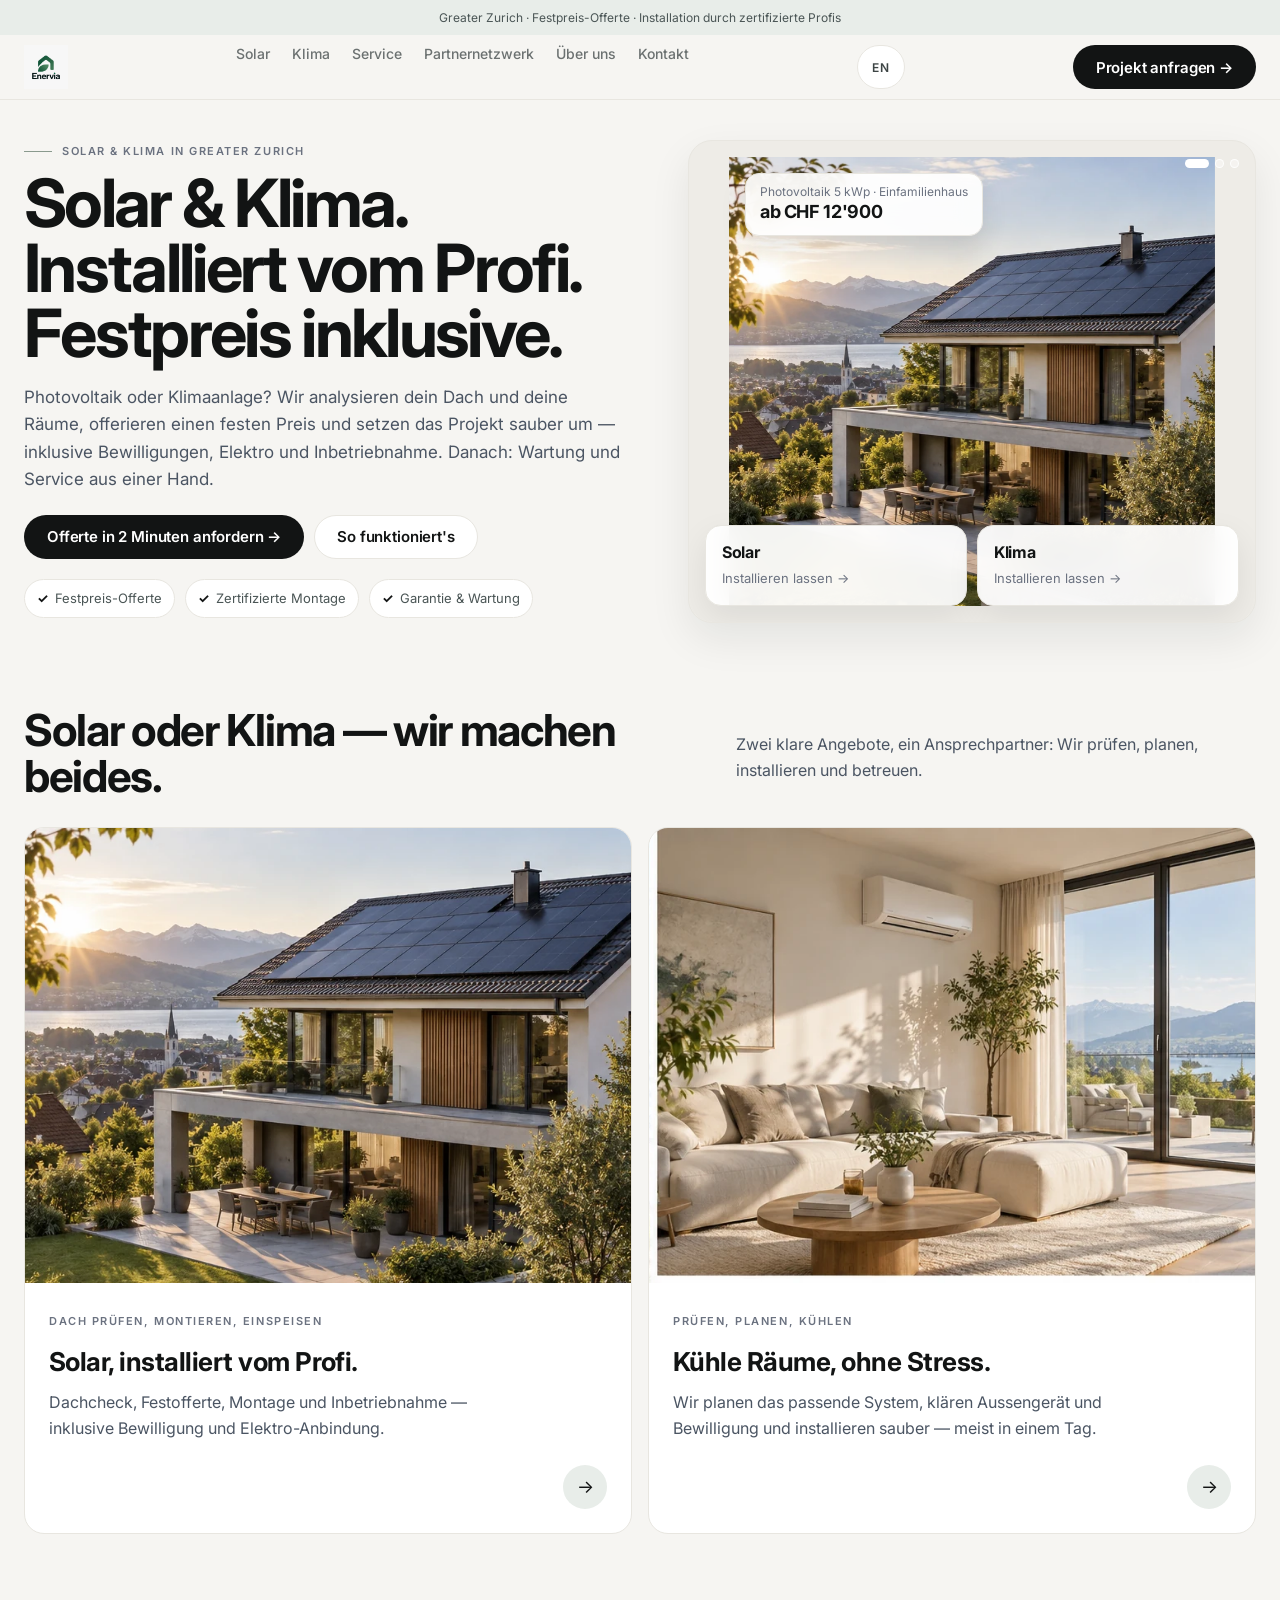
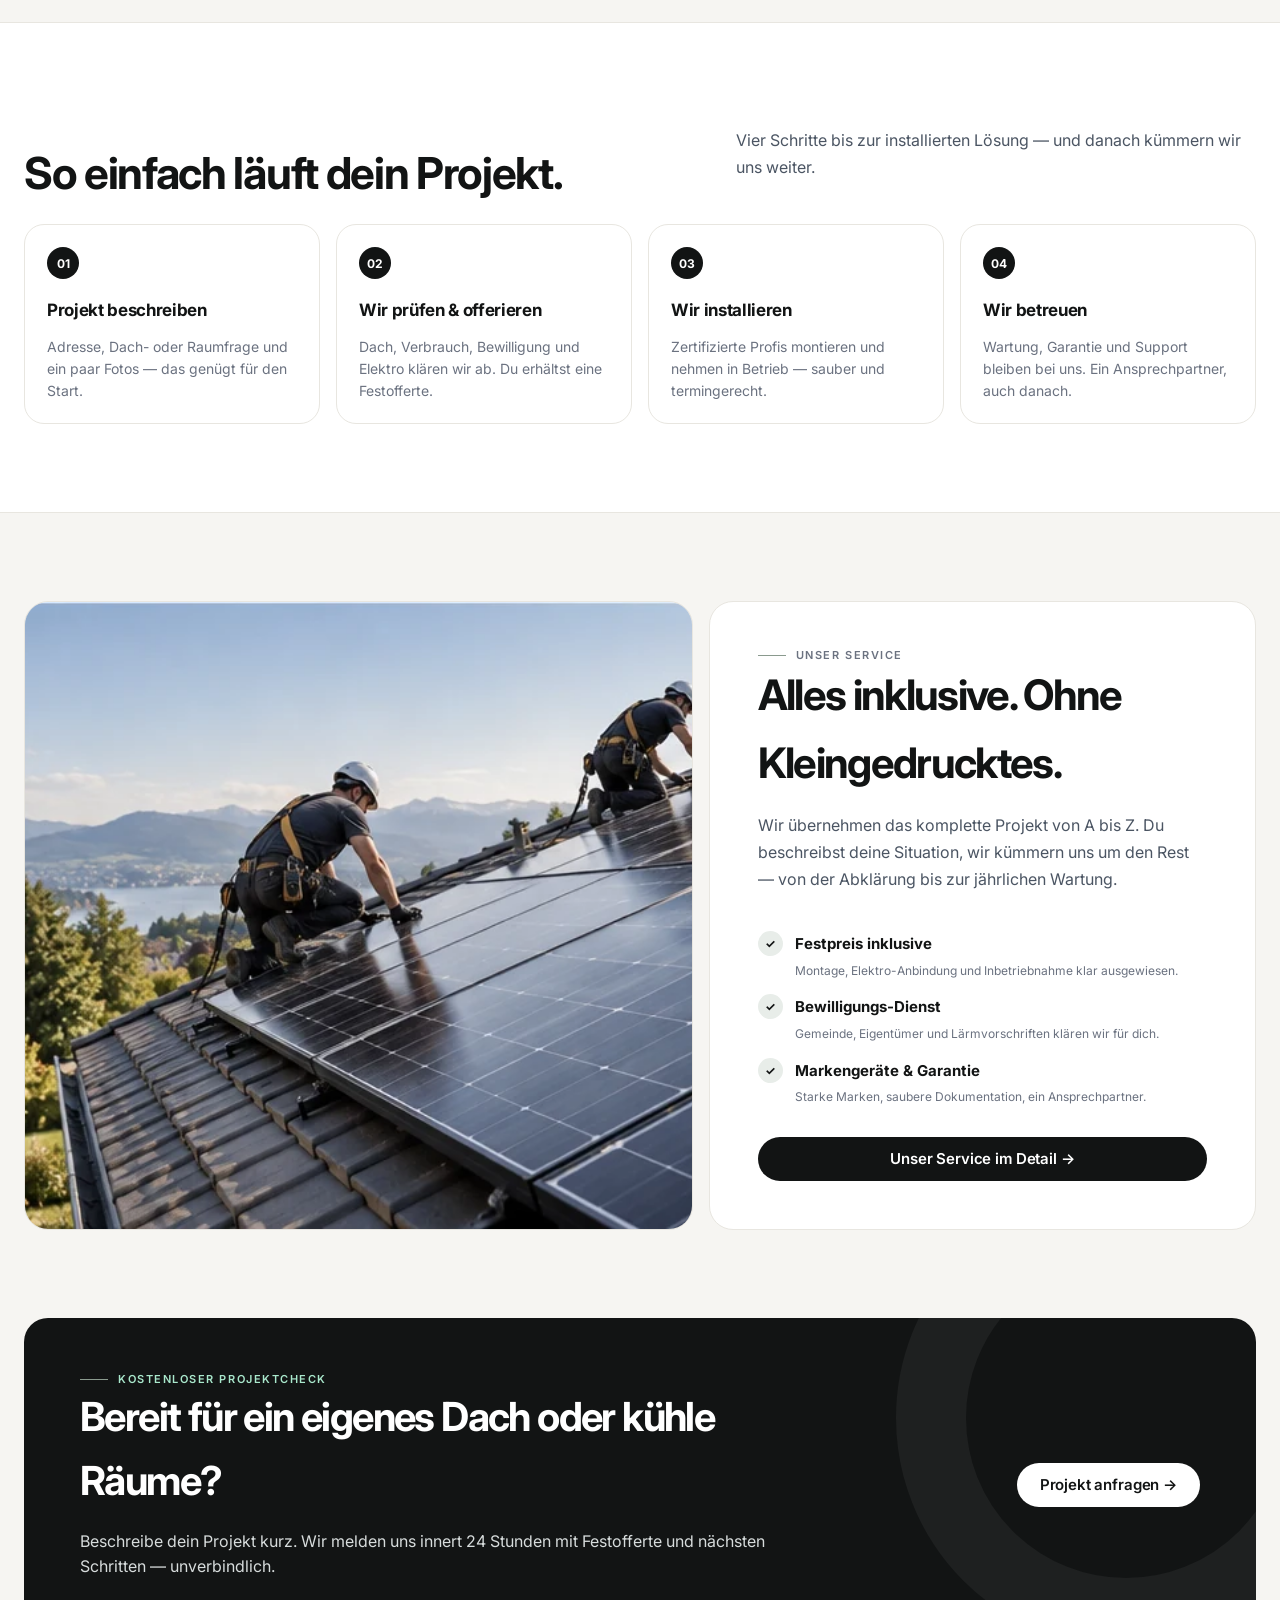
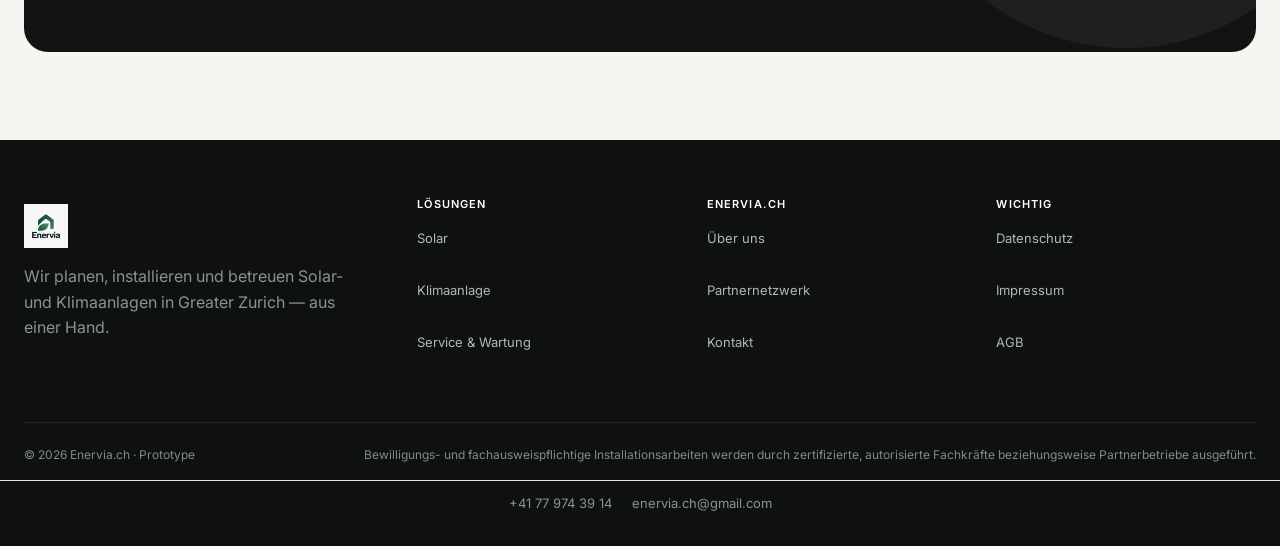
==== commit 9875cad9: "removes social media links" ====
--- a/index.html
+++ b/index.html
@@ -8,5 +8,5 @@
 <section class="proof"><div class="wrap proofGrid"><div class="proofPhoto"><img src="assets/installer.webp" alt="Fachbetrieb montiert Solarmodule" data-i18n-alt="alt.installer"></div><div class="proofCopy"><span class="kicker" data-i18n="proof.kicker">Unser Service</span><h2 data-i18n="proof.h2">Alles inklusive. Ohne Kleingedrucktes.</h2><p data-i18n="proof.p">Wir übernehmen das komplette Projekt von A bis Z. Du beschreibst deine Situation, wir kümmern uns um den Rest — von der Abklärung bis zur jährlichen Wartung.</p><div class="checks"><div class="check"><i>✓</i><div><b data-i18n="proof.c1b">Festpreis inklusive</b><br><span class="notice" data-i18n="proof.c1s">Montage, Elektro-Anbindung und Inbetriebnahme klar ausgewiesen.</span></div></div><div class="check"><i>✓</i><div><b data-i18n="proof.c2b">Bewilligungs-Dienst</b><br><span class="notice" data-i18n="proof.c2s">Gemeinde, Eigentümer und Lärmvorschriften klären wir für dich.</span></div></div><div class="check"><i>✓</i><div><b data-i18n="proof.c3b">Markengeräte & Garantie</b><br><span class="notice" data-i18n="proof.c3s">Starke Marken, saubere Dokumentation, ein Ansprechpartner.</span></div></div></div><a class="btn dark" href="service.html" data-i18n="proof.btn">Unser Service im Detail →</a></div></div></section>
 <section class="cta"><div class="wrap ctaBox"><div><span class="kicker" style="color:#a9e8cc" data-i18n="cta.kicker">Kostenloser Projektcheck</span><h2 data-i18n="cta.h2">Bereit für ein eigenes Dach oder kühle Räume?</h2><p data-i18n="cta.p">Beschreibe dein Projekt kurz. Wir melden uns innert 24 Stunden mit Festofferte und nächsten Schritten — unverbindlich.</p></div><a class="btn" href="kontakt.html" data-i18n="cta.btn">Projekt anfragen →</a></div></section>
 </main>
-<footer><div class="wrap"><div class="footgrid"><div><a class="brand" href="index.html" style="color:#fff"><img src="assets/logo.jpeg" alt="Enervia.ch"></a><p style="color:#85968f;max-width:320px;line-height:1.6" data-i18n="footer.desc">Wir planen, installieren und betreuen Solar- und Klimaanlagen in Greater Zurich — aus einer Hand.</p></div><div><h4 data-i18n="footer.solutions">Lösungen</h4><a href="solar.html" data-i18n="nav.solar">Solar</a><a href="klima.html" data-i18n="footer.klima">Klimaanlage</a><a href="service.html" data-i18n="footer.service">Service & Wartung</a></div><div><h4>Enervia.ch</h4><a href="about.html" data-i18n="nav.about">Über uns</a><a href="partner.html" data-i18n="nav.partner">Partnernetzwerk</a><a href="kontakt.html" data-i18n="footer.contact">Kontakt</a></div><div><h4 data-i18n="footer.legal">Wichtig</h4><a href="#" data-i18n="footer.privacy">Datenschutz</a><a href="#" data-i18n="footer.imprint">Impressum</a><a href="#" data-i18n="footer.terms">AGB</a></div></div><ul style="display:flex;gap:14px;list-style:none;padding:0;margin:16px 0 0"><li><a href="https://www.instagram.com/enervia" aria-label="Instagram" target="_blank" rel="noopener"><i class="fab fa-instagram"></i></a></li><li><a href="https://www.linkedin.com/company/enervia" aria-label="LinkedIn" target="_blank" rel="noopener"><i class="fab fa-linkedin-in"></i></a></li><li><a href="https://www.facebook.com/enervia" aria-label="Facebook" target="_blank" rel="noopener"><i class="fab fa-facebook-f"></i></a></li><li><a href="https://www.youtube.com/@enervia" aria-label="YouTube" target="_blank" rel="noopener"><i class="fab fa-youtube"></i></a></li></ul><div class="footbottom"><div>© 2026 Enervia.ch · Prototype</div><div data-i18n="footer.disclaimer">Bewilligungs- und fachausweispflichtige Installationsarbeiten werden durch zertifizierte, autorisierte Fachkräfte beziehungsweise Partnerbetriebe ausgeführt.</div></div></div><div class="foot-contact" style="text-align:center;padding:12px 0 4px;border-top:1px solid #E8E6E0;margin-top:16px;color:#85968f;font-size:13px"><a href="tel:+41779743914" style="color:#85968f;margin-right:20px;text-decoration:none">+41 77 974 39 14</a><a href="mailto:enervia.ch@gmail.com" style="color:#85968f;text-decoration:none">enervia.ch@gmail.com</a></div></footer>
+<footer><div class="wrap"><div class="footgrid"><div><a class="brand" href="index.html" style="color:#fff"><img src="assets/logo.jpeg" alt="Enervia.ch"></a><p style="color:#85968f;max-width:320px;line-height:1.6" data-i18n="footer.desc">Wir planen, installieren und betreuen Solar- und Klimaanlagen in Greater Zurich — aus einer Hand.</p></div><div><h4 data-i18n="footer.solutions">Lösungen</h4><a href="solar.html" data-i18n="nav.solar">Solar</a><a href="klima.html" data-i18n="footer.klima">Klimaanlage</a><a href="service.html" data-i18n="footer.service">Service & Wartung</a></div><div><h4>Enervia.ch</h4><a href="about.html" data-i18n="nav.about">Über uns</a><a href="partner.html" data-i18n="nav.partner">Partnernetzwerk</a><a href="kontakt.html" data-i18n="footer.contact">Kontakt</a></div><div><h4 data-i18n="footer.legal">Wichtig</h4><a href="#" data-i18n="footer.privacy">Datenschutz</a><a href="#" data-i18n="footer.imprint">Impressum</a><a href="#" data-i18n="footer.terms">AGB</a></div></div><div class="footbottom"><div>© 2026 Enervia.ch · Prototype</div><div data-i18n="footer.disclaimer">Bewilligungs- und fachausweispflichtige Installationsarbeiten werden durch zertifizierte, autorisierte Fachkräfte beziehungsweise Partnerbetriebe ausgeführt.</div></div></div><div class="foot-contact" style="text-align:center;padding:12px 0 4px;border-top:1px solid #E8E6E0;margin-top:16px;color:#85968f;font-size:13px"><a href="tel:+41779743914" style="color:#85968f;margin-right:20px;text-decoration:none">+41 77 974 39 14</a><a href="mailto:enervia.ch@gmail.com" style="color:#85968f;text-decoration:none">enervia.ch@gmail.com</a></div></footer>
 <script src="assets/app.js"></script></body></html>
--- a/assets/style.css
+++ b/assets/style.css
@@ -97,42 +97,49 @@
 @media(max-width:680px){.docsGrid{grid-template-columns:1fr}}
 
 /* ── Estimate wizard (KlimaPro-style) ── */
-.estimate{background:#fff;border:1px solid var(--border);border-radius:20px;padding:28px;max-width:760px;margin:0 auto}
-.estHead{display:flex;justify-content:space-between;align-items:center;gap:14px}
-.estTitle{font:700 15px 'Inter',sans-serif;letter-spacing:-.01em}
-.estCount{font-size:12px;color:var(--muted);white-space:nowrap}
-.estDots{display:flex;gap:6px;margin:12px 0 4px}
-.estDots i{height:4px;flex:1;border-radius:999px;background:var(--border);transition:background .3s ease}
-.estDots i.on{background:var(--sage)}
-.estStep{display:none}
-.estStep.on{display:block;animation:estIn .35s ease}
-@keyframes estIn{from{opacity:0;transform:translateX(14px)}to{opacity:1;transform:none}}
-.estStep h3{font-size:22px;letter-spacing:-.02em}
-.estErr{color:#b45309;font-size:13px;margin:10px 0 0;min-height:1em}
-.estLabel{font-size:11px;font-weight:600;letter-spacing:.06em;text-transform:uppercase;color:#374151;margin:16px 0 8px}
-.estLabel:first-of-type{margin-top:8px}
-.chips{display:flex;flex-wrap:wrap;gap:8px}
-.chip{appearance:none;border:1px solid var(--border);background:#fff;border-radius:999px;padding:9px 15px;font:500 13px 'Inter',sans-serif;color:#3d4545;cursor:pointer;transition:all .2s ease}
-.chip:hover{border-color:var(--sage)}
-.chip.on{background:var(--charcoal);color:#fff;border-color:var(--charcoal)}
-.estGrid{display:grid;grid-template-columns:1fr 1fr;gap:0 16px}
-.estNote{font-size:12px;color:var(--muted);margin-top:8px;line-height:1.5}
-.estRange{margin:14px 0 0;border-radius:16px;background:var(--sage-light);padding:16px 18px;display:flex;flex-wrap:wrap;align-items:center;justify-content:space-between;gap:10px}
-.estRange small{display:block;font-size:11px;color:#57615d;text-transform:uppercase;letter-spacing:.06em;font-weight:600;margin-bottom:2px}
-.estRange b{font-size:26px;font-weight:700;letter-spacing:-.03em}
-.estRange em{font-style:normal;font-size:12px;color:var(--muted);max-width:300px}
-.estNav{display:flex;justify-content:space-between;align-items:center;gap:12px;margin-top:22px}
-.estNav .btn{min-height:44px;padding:0 18px}
-.estNav .back{color:var(--muted);font-size:13px;background:none;border:none;cursor:pointer;padding:8px 4px;transition:color .2s ease}
-.estNav .back:hover{color:var(--charcoal)}
-.uploadChips{display:grid;grid-template-columns:repeat(2,1fr);gap:8px}
-.uploadChips .chip{border-radius:14px;min-height:52px;font-size:14px;border-style:dashed;display:flex;align-items:center;justify-content:center}
-.uploadChips .chip.on{background:var(--sage-light);color:var(--charcoal);border-color:var(--sage);border-style:solid}
-.consent{display:flex;gap:10px;align-items:flex-start;font-size:13px;color:#4B5563;line-height:1.5;margin-top:14px;cursor:pointer}
-.consent input{margin-top:3px;accent-color:var(--charcoal)}
-.estRangePlace{display:none}
-.estInput{width:100%;border:1px solid var(--border);border-radius:12px;padding:13px 15px;background:#fff;font:500 14px 'Inter',sans-serif;outline:none;transition:border-color .3s ease,box-shadow .3s ease}
-.estInput:focus{border-color:var(--charcoal);box-shadow:0 0 0 3px rgba(18,20,20,.08)}
-.estStep .estInput{margin-top:8px}
-.estGrid .field{margin-top:8px}
-@media(max-width:680px){.estGrid{grid-template-columns:1fr}.estimate{padding:20px}.uploadChips{grid-template-columns:1fr 1fr}}+.estimate{background:#fff;border:1px solid var(--border);border-radius:20px;padding:40px;max-width:760px;margin:0 auto;min-height:520px;position:relative;overflow:hidden}
+  .estimate::before{content:'';position:absolute;top:0;left:0;right:0;height:4px;background:linear-gradient(90deg,var(--sage),var(--charcoal));opacity:.6}
+  .estHead{display:flex;justify-content:space-between;align-items:center;gap:14px}
+  .estTitle{font:700 17px 'Inter',sans-serif;letter-spacing:-.01em}
+  .estCount{font-size:13px;color:var(--muted);white-space:nowrap}
+  .estDots{display:flex;gap:8px;margin:16px 0 6px}
+  .estDots i{height:6px;flex:1;border-radius:999px;background:var(--border);transition:all .3s ease}
+  .estDots i.on{background:var(--sage);flex:1.5;opacity:1}
+  .estStep{display:none}
+  .estStep.on{display:block;animation:estIn .4s ease}
+  @keyframes estIn{from{opacity:0;transform:translateY(12px)}to{opacity:1;transform:none}}
+  @keyframes chipPop{0%{transform:scale(1)}40%{transform:scale(.94)}100%{transform:scale(1)}}
+  .estStep h3{font-size:26px;letter-spacing:-.02em;margin-bottom:6px;display:flex;align-items:center;gap:12px;color:var(--ink)}
+  .estStep h3 i{color:var(--sage);font-size:22px;width:28px;text-align:center}
+  .estErr{color:#b45309;font-size:14px;margin:12px 0 0;min-height:1em}
+  .estLabel{font-size:13px;font-weight:600;letter-spacing:.06em;text-transform:uppercase;color:#374151;margin:24px 0 10px;display:flex;align-items:center;gap:8px}
+  .estLabel:first-of-type{margin-top:10px}
+  .chips{display:flex;flex-wrap:wrap;gap:12px}
+  .chip{appearance:none;border:1px solid var(--border);background:#fff;border-radius:14px;padding:13px 20px;font:500 15px 'Inter',sans-serif;color:#3d4545;cursor:pointer;transition:all .25s cubic-bezier(.16,1,.3,1);min-height:52px;user-select:none;-webkit-user-select:none;display:inline-flex;align-items:center;gap:8px;position:relative;overflow:hidden}
+  .chip i{font-size:16px;transition:transform .25s ease,color .25s ease}
+  .chip:hover{border-color:var(--sage);transform:translateY(-2px);box-shadow:0 4px 12px rgba(0,0,0,.06)}
+  .chip:hover i{transform:scale(1.15);color:var(--sage)}
+  .chip:active{transform:scale(.96)}
+  .chip.on{background:var(--charcoal);color:#fff;border-color:var(--charcoal);animation:chipPop .35s ease}
+  .chip.on i{color:#fff}
+  .estGrid{display:grid;grid-template-columns:1fr 1fr;gap:0 16px}
+  .estNote{font-size:14px;color:var(--muted);margin-top:10px;line-height:1.5}
+  .estRange{margin:16px 0 0;border-radius:16px;background:var(--sage-light);padding:20px 22px;display:flex;flex-wrap:wrap;align-items:center;justify-content:space-between;gap:10px}
+  .estRange small{display:block;font-size:12px;color:#57615d;text-transform:uppercase;letter-spacing:.06em;font-weight:600;margin-bottom:2px}
+  .estRange b{font-size:28px;font-weight:700;letter-spacing:-.03em}
+  .estRange em{font-style:normal;font-size:13px;color:var(--muted);max-width:300px}
+  .estNav{display:flex;justify-content:space-between;align-items:center;gap:12px;margin-top:30px}
+  .estNav .btn{min-height:48px;padding:0 22px}
+  .estNav .back{color:var(--muted);font-size:14px;background:none;border:none;cursor:pointer;padding:10px 6px;transition:color .2s ease;min-height:44px}
+  .estNav .back:hover{color:var(--charcoal)}
+  .uploadChips{display:grid;grid-template-columns:repeat(2,1fr);gap:10px}
+  .uploadChips .chip{border-radius:14px;min-height:56px;font-size:15px;border-style:dashed;display:flex;align-items:center;justify-content:center}
+  .uploadChips .chip.on{background:var(--sage-light);color:var(--charcoal);border-color:var(--sage);border-style:solid}
+  .consent{display:flex;gap:10px;align-items:flex-start;font-size:14px;color:#4B5563;line-height:1.5;margin-top:18px;cursor:pointer;min-height:44px}
+  .consent input{margin-top:3px;accent-color:var(--charcoal)}
+  .estRangePlace{display:none}
+  .estInput{width:100%;border:1px solid var(--border);border-radius:12px;padding:16px 18px;background:#fff;font:500 16px 'Inter',sans-serif;outline:none;transition:border-color .3s ease,box-shadow .3s ease;min-height:48px}
+  .estInput:focus{border-color:var(--charcoal);box-shadow:0 0 0 3px rgba(18,20,20,.08)}
+  .estStep .estInput{margin-top:10px}
+  .estGrid .field{margin-top:10px}
+  @media(max-width:680px){.estGrid{grid-template-columns:1fr}.estimate{padding:24px}.uploadChips{grid-template-columns:1fr 1fr}}
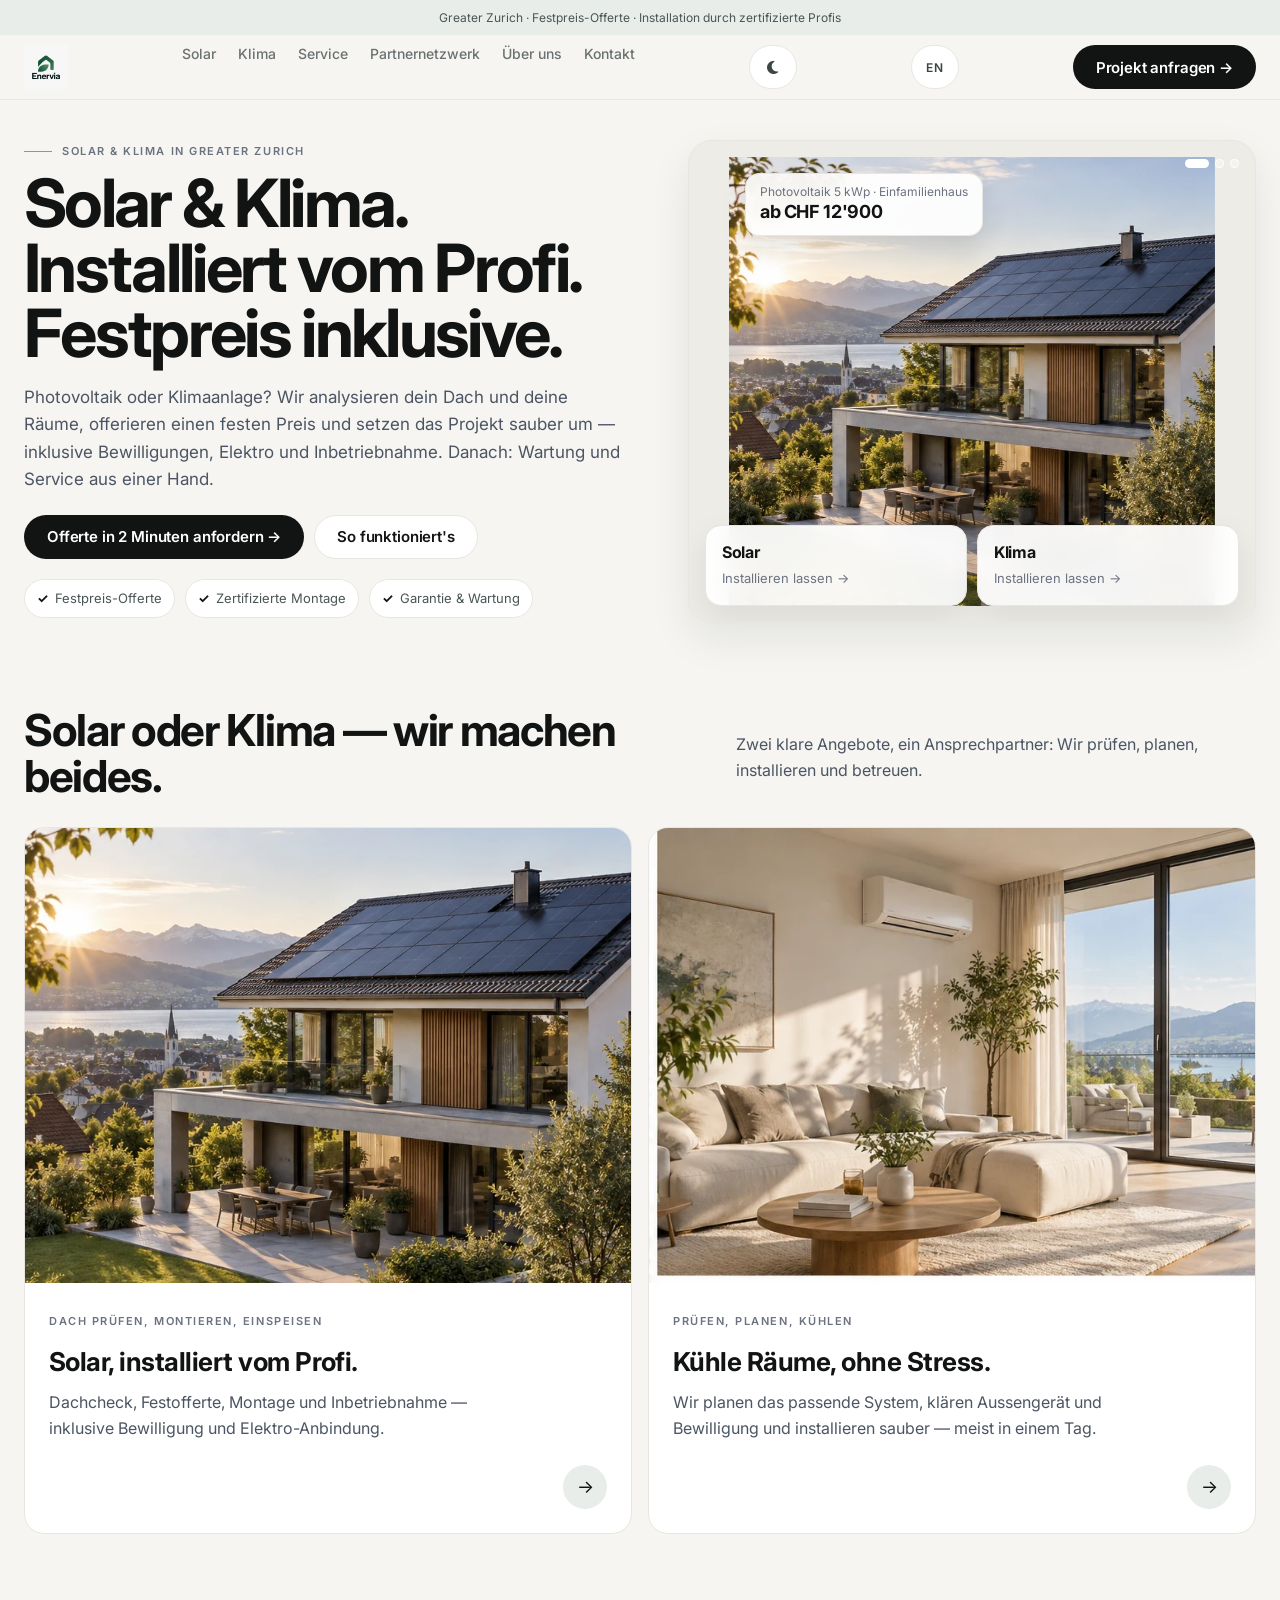
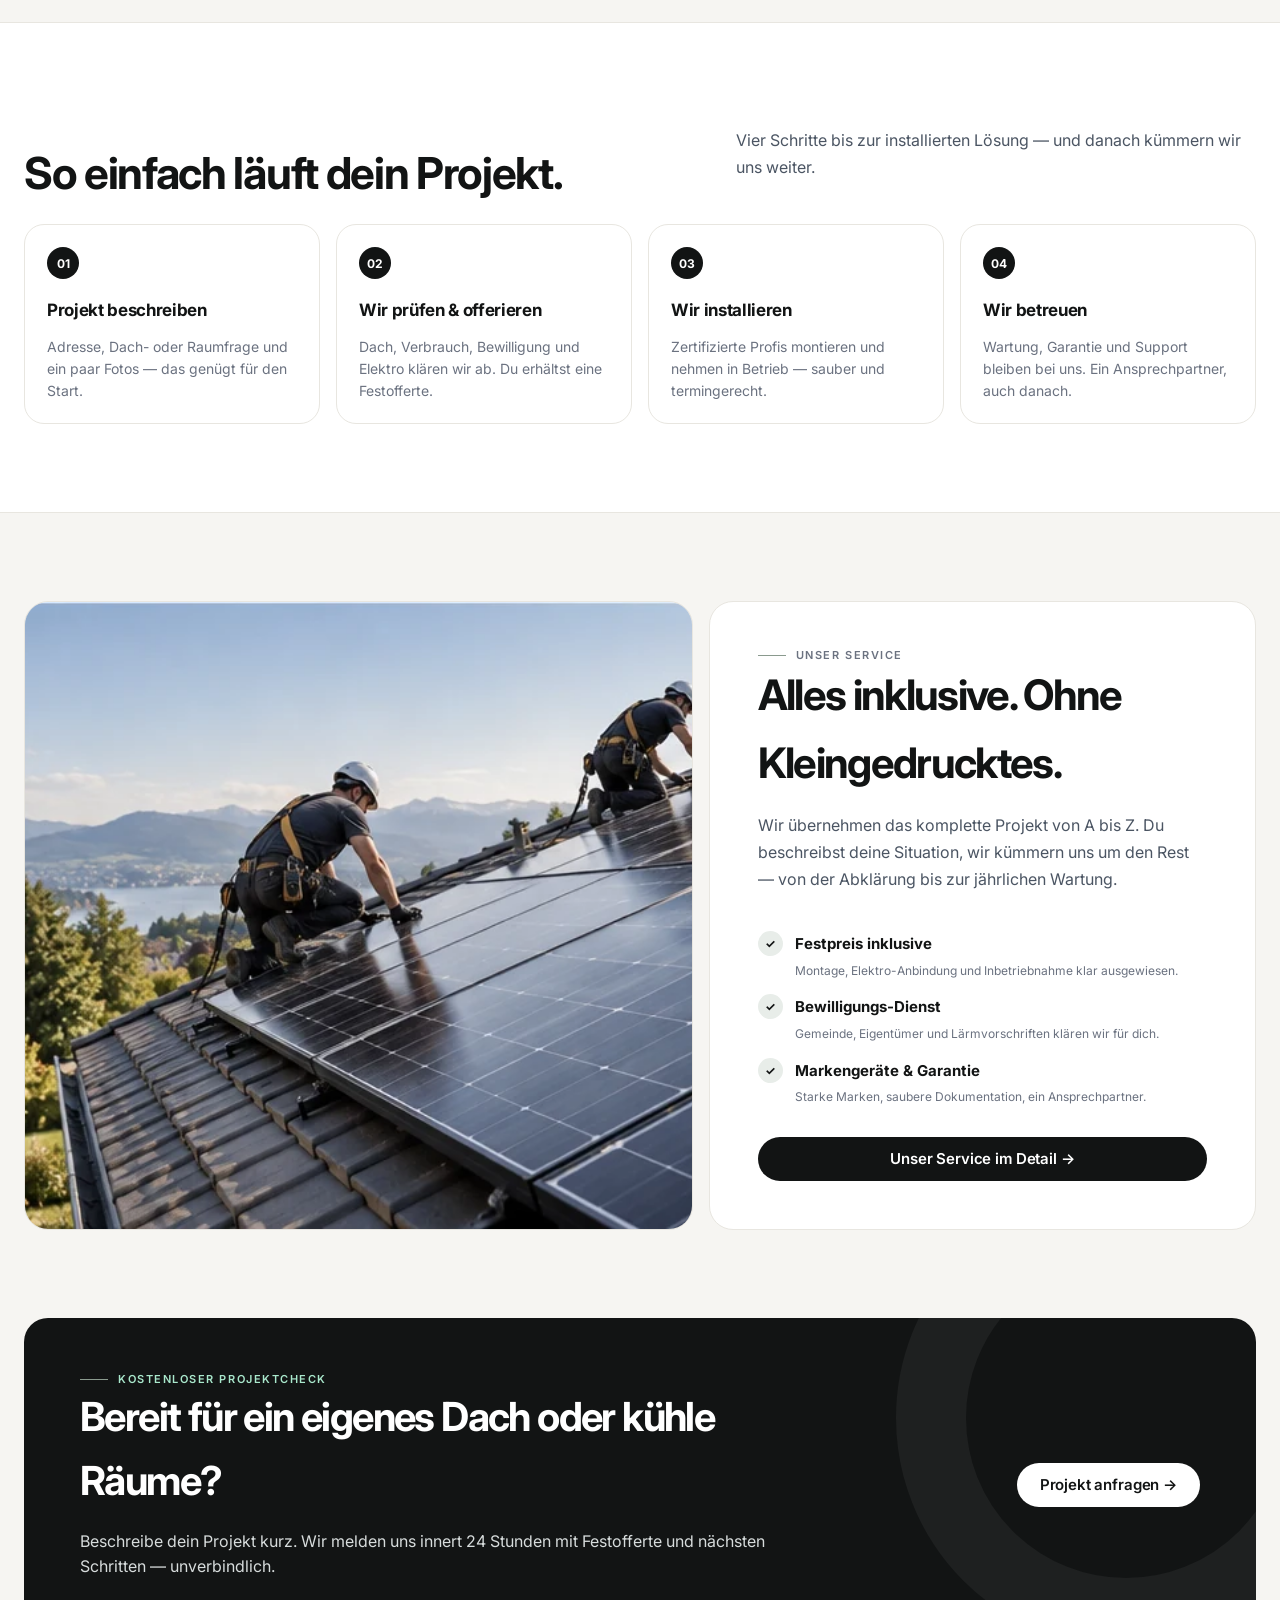
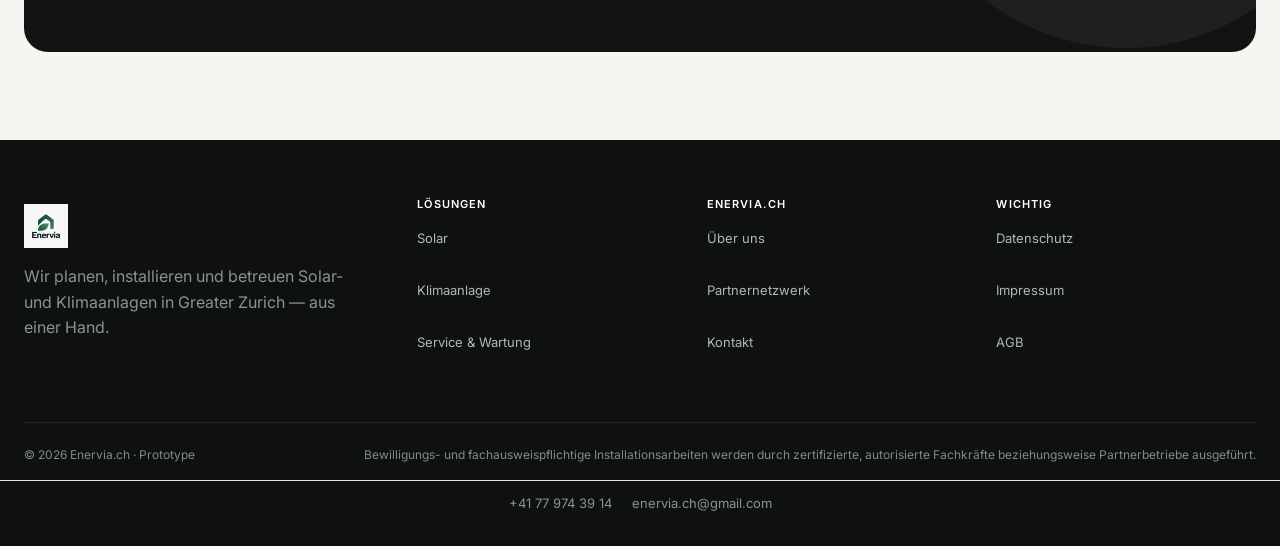
==== commit 33fb07a3: "added dark theme" ====
--- a/index.html
+++ b/index.html
@@ -1,6 +1,6 @@
-﻿<!doctype html><html lang="de"><head><meta charset="utf-8"><meta name="viewport" content="width=device-width,initial-scale=1"><meta name="description" content="Solar und Klima in Greater Zurich: Festpreis, Installation und Service aus einer Hand." data-i18n-meta="meta.home"><title data-i18n="title.home">Enervia.ch – Solar & Klima installiert vom Profi</title><link rel="icon" href="assets/logo-mark.jpeg"><meta property="og:title" content="Enervia.ch – Solar & Klima installiert vom Profi"><meta property="og:description" content="Solar und Klima in Greater Zurich: Festpreis, Installation und Service aus einer Hand."><meta property="og:url" content="https://enervia.ch"><meta property="og:type" content="website"><meta property="og:image" content="assets/logo.jpeg"><meta name="twitter:card" content="summary_large_image"><meta name="twitter:title" content="Enervia.ch – Solar & Klima installiert vom Profi"><meta name="twitter:description" content="Solar und Klima in Greater Zurich: Festpreis, Installation und Service aus einer Hand."><meta name="twitter:image" content="assets/logo.jpeg"><link rel="stylesheet" href="https://cdnjs.cloudflare.com/ajax/libs/font-awesome/6.5.1/css/all.min.css"><link rel="stylesheet" href="assets/style.css"><script src="assets/i18n.js"></script></head><body>
+﻿<!doctype html><html lang="de"><head><meta charset="utf-8"><meta name="viewport" content="width=device-width,initial-scale=1"><meta name="description" content="Solar und Klima in Greater Zurich: Festpreis, Installation und Service aus einer Hand." data-i18n-meta="meta.home"><title data-i18n="title.home">Enervia.ch – Solar & Klima installiert vom Profi</title><link rel="icon" href="assets/logo-mark.jpeg"><meta property="og:title" content="Enervia.ch – Solar & Klima installiert vom Profi"><meta property="og:description" content="Solar und Klima in Greater Zurich: Festpreis, Installation und Service aus einer Hand."><meta property="og:url" content="https://enervia.ch"><meta property="og:type" content="website"><meta property="og:image" content="assets/logo.jpeg"><meta name="twitter:card" content="summary_large_image"><meta name="twitter:title" content="Enervia.ch – Solar & Klima installiert vom Profi"><meta name="twitter:description" content="Solar und Klima in Greater Zurich: Festpreis, Installation und Service aus einer Hand."><meta name="twitter:image" content="assets/logo.jpeg"><link rel="stylesheet" href="https://cdnjs.cloudflare.com/ajax/libs/font-awesome/6.5.1/css/all.min.css"><link rel="stylesheet" href="assets/style.css"><script src="assets/i18n.js"></script><script>(function(){try{if(localStorage.getItem('enervia-theme')==='dark'){document.documentElement.classList.add('dark')}}catch(e){}})();</script></head><body>
 <div class="topbar" data-i18n="topbar">Greater Zurich · Festpreis-Offerte · Installation durch zertifizierte Profis</div>
-<header class="header"><div class="wrap nav"><a class="brand" href="index.html"><img src="assets/logo.jpeg" alt="Enervia.ch"></a><nav class="navlinks"><a href="solar.html" data-i18n="nav.solar">Solar</a><a href="klima.html" data-i18n="nav.klima">Klima</a><a href="service.html" data-i18n="nav.service">Service</a><a href="partner.html" data-i18n="nav.partner">Partnernetzwerk</a><a href="about.html" data-i18n="nav.about">Über uns</a><a href="kontakt.html" data-i18n="nav.contact">Kontakt</a></nav><button class="langToggle" aria-label="Language">EN</button><a class="btn dark" href="kontakt.html" data-i18n="nav.cta">Projekt anfragen →</a></div></header>
+<header class="header"><div class="wrap nav"><a class="brand" href="index.html"><img src="assets/logo.jpeg" alt="Enervia.ch"></a><nav class="navlinks"><a href="solar.html" data-i18n="nav.solar">Solar</a><a href="klima.html" data-i18n="nav.klima">Klima</a><a href="service.html" data-i18n="nav.service">Service</a><a href="partner.html" data-i18n="nav.partner">Partnernetzwerk</a><a href="about.html" data-i18n="nav.about">Über uns</a><a href="kontakt.html" data-i18n="nav.contact">Kontakt</a></nav><button class="themeToggle" type="button" aria-label="Toggle dark mode"><i class="fa-solid fa-moon"></i></button><button class="langToggle" aria-label="Language">EN</button><a class="btn dark" href="kontakt.html" data-i18n="nav.cta">Projekt anfragen →</a></div></header>
 <main>
 <section class="hero"><div class="wrap heroShell"><div class="heroCopy"><div class="kicker" data-i18n="hero.kicker">Solar & Klima in Greater Zurich</div><h1 data-i18n="hero.h1" data-i18n-html="true">Solar & Klima. <br>Installiert vom Profi. <br>Festpreis inklusive.</h1><p class="lead" data-i18n="hero.lead">Photovoltaik oder Klimaanlage? Wir analysieren dein Dach und deine Räume, offerieren einen festen Preis und setzen das Projekt sauber um — inklusive Bewilligungen, Elektro und Inbetriebnahme. Danach: Wartung und Service aus einer Hand.</p><div class="heroActions"><a class="btn green" href="kontakt.html" data-i18n="hero.cta1">Offerte in 2 Minuten anfordern →</a><a class="btn ghost" href="#how" data-i18n="hero.cta2">So funktioniert's</a></div><div class="microTrust"><span data-i18n="hero.trust1">Festpreis-Offerte</span><span data-i18n="hero.trust2">Zertifizierte Montage</span><span data-i18n="hero.trust3">Garantie & Wartung</span></div></div><div class="heroVisual heroCarousel"><div class="heroSlides"><figure class="hslide active"><img src="assets/hero-solar.webp" alt="Modernes Schweizer Haus mit Solaranlage" data-i18n-alt="alt.heroSolar"><figcaption class="priceTag"><span data-i18n="hero.slide1">Photovoltaik 5 kWp · Einfamilienhaus</span><b>ab CHF 12'900</b></figcaption></figure><figure class="hslide"><img src="assets/climate.webp" alt="Modernes Wohnzimmer mit Klimaanlage" data-i18n-alt="alt.climateRoom"><figcaption class="priceTag"><span data-i18n="hero.slide2">Klimaanlage · 2 Räume · Wohnung</span><b>ab CHF 6'200</b></figcaption></figure><figure class="hslide"><img src="assets/installer.webp" alt="Fachbetrieb montiert Solarmodule" data-i18n-alt="alt.installer"><figcaption class="priceTag"><span data-i18n="hero.slide3">Beratung, Montage & Inbetriebnahme</span><b>aus einer Hand</b></figcaption></figure></div><div class="heroDots"><button class="dot active" type="button" aria-label="1"></button><button class="dot" type="button" aria-label="2"></button><button class="dot" type="button" aria-label="3"></button></div><div class="floating"><a class="floatCard solar" href="solar.html"><strong data-i18n="nav.solar">Solar</strong><small data-i18n="hero.float1">Installieren lassen →</small></a><a class="floatCard" href="klima.html"><strong data-i18n="nav.klima">Klima</strong><small data-i18n="hero.float2">Installieren lassen →</small></a></div></div></div></section>
 <section class="choice" id="how"><div class="wrap"><div class="sectionHead"><h2 data-i18n="choose.h2">Solar oder Klima — wir machen beides.</h2><p data-i18n="choose.p">Zwei klare Angebote, ein Ansprechpartner: Wir prüfen, planen, installieren und betreuen.</p></div><div class="serviceGrid"><a class="serviceCard" href="solar.html"><img src="assets/hero-solar.webp" alt="Photovoltaik auf einem Einfamilienhaus" data-i18n-alt="alt.solarHouse"><div><span class="tag" data-i18n="choose.tag1">Dach prüfen, montieren, einspeisen</span><h3 data-i18n="choose.card1h">Solar, installiert vom Profi.</h3><p data-i18n="choose.card1p">Dachcheck, Festofferte, Montage und Inbetriebnahme — inklusive Bewilligung und Elektro-Anbindung.</p></div><span class="roundArrow">→</span></a><a class="serviceCard climate" href="klima.html"><img src="assets/climate.webp" alt="Modernes Wohnzimmer mit Klimaanlage" data-i18n-alt="alt.climateRoom"><div><span class="tag" data-i18n="choose.tag2">Prüfen, planen, kühlen</span><h3 data-i18n="choose.card2h">Kühle Räume, ohne Stress.</h3><p data-i18n="choose.card2p">Wir planen das passende System, klären Aussengerät und Bewilligung und installieren sauber — meist in einem Tag.</p></div><span class="roundArrow">→</span></a></div></div></section>
--- a/assets/style.css
+++ b/assets/style.css
@@ -86,6 +86,9 @@
 /* ── Touch targets ── */
 .navlinks a,.langToggle,.chip,.btn,.estNav .back,.footgrid a{min-height:44px}
 /* ── Kontakt rhythm ── */
+.ckLayout{display:grid;grid-template-columns:1.65fr 1fr;gap:20px;align-items:start}
+.ckLayout .estimate{max-width:none;margin:0}
+.ckLayout .emailcta,.ckLayout .docs{max-width:none;margin:0}
 .emailcta,.docs{max-width:760px;margin-left:auto;margin-right:auto}
 .estNav{justify-content:flex-start;flex-wrap:wrap}
 .estNav .back{margin-right:auto}
@@ -94,6 +97,16 @@
 .docsGrid label{font-weight:600;font-size:14px}
 .docsGrid input[type=file]{margin:8px 0 6px;width:100%;font-size:13px}
 .docsGrid .docNote{font-size:12px;color:var(--muted)}
+.faq details{border-top:1px solid var(--border)}
+.faq details:first-of-type{border-top:0}
+.faq summary{display:flex;align-items:center;justify-content:space-between;gap:12px;cursor:pointer;list-style:none;padding:15px 2px;font-weight:600;font-size:15px;color:var(--ink);user-select:none;-webkit-user-select:none}
+.faq summary::-webkit-details-marker{display:none}
+.faq summary:hover span{color:var(--sage)}
+.faq summary i{color:var(--sage);font-size:14px;flex:0 0 auto;transition:transform .25s ease}
+.faq details[open] summary i{transform:rotate(45deg)}
+.faq details p{margin:0 0 16px;color:#4B5563;font-size:14px;line-height:1.65;animation:faqIn .25s ease}
+@keyframes faqIn{from{opacity:0;transform:translateY(-4px)}to{opacity:1;transform:none}}
+@media(max-width:1000px){.ckLayout{grid-template-columns:1fr}}
 @media(max-width:680px){.docsGrid{grid-template-columns:1fr}}
 
 /* ── Estimate wizard (KlimaPro-style) ── */
@@ -112,6 +125,8 @@
   .estStep h3{font-size:26px;letter-spacing:-.02em;margin-bottom:6px;display:flex;align-items:center;gap:12px;color:var(--ink)}
   .estStep h3 i{color:var(--sage);font-size:22px;width:28px;text-align:center}
   .estErr{color:#b45309;font-size:14px;margin:12px 0 0;min-height:1em}
+.chips.shake{animation:shakeX .3s ease}
+@keyframes shakeX{0%,100%{transform:translateX(0)}25%{transform:translateX(-5px)}75%{transform:translateX(5px)}}
   .estLabel{font-size:13px;font-weight:600;letter-spacing:.06em;text-transform:uppercase;color:#374151;margin:24px 0 10px;display:flex;align-items:center;gap:8px}
   .estLabel:first-of-type{margin-top:10px}
   .chips{display:flex;flex-wrap:wrap;gap:12px}
@@ -142,4 +157,54 @@
   .estInput:focus{border-color:var(--charcoal);box-shadow:0 0 0 3px rgba(18,20,20,.08)}
   .estStep .estInput{margin-top:10px}
   .estGrid .field{margin-top:10px}
-  @media(max-width:680px){.estGrid{grid-template-columns:1fr}.estimate{padding:24px}.uploadChips{grid-template-columns:1fr 1fr}}+  @media(max-width:680px){.estGrid{grid-template-columns:1fr}.estimate{padding:24px}.uploadChips{grid-template-columns:1fr 1fr}}
+
+/* ── Theme toggle ── */
+.themeToggle{display:inline-flex;align-items:center;justify-content:center;min-width:48px;min-height:44px;padding:0 12px;border-radius:var(--radius-pill);border:1px solid var(--border);background:#fff;color:#3d4545;font-size:15px;cursor:pointer;transition:background .2s ease,color .2s ease,border-color .2s ease;flex-shrink:0}
+.themeToggle:hover{background:var(--charcoal);color:#fff;border-color:var(--charcoal)}
+
+/* ── Dark mode (class-based, applied on <html>) ── */
+html.dark{
+  color-scheme:dark;
+  --stone:#0F1111;
+  --stone-2:#161A1A;
+  --bg:#0F1111;
+  --ink:#E7EAE8;
+  --card:#1B2020;
+  --border:#2A302F;
+  --muted:#9AA6A1;
+  --sage:#A9B9AC;
+  --sage-light:#1F2723;
+  --mint:#1F2723;
+  --shadow:0 16px 40px rgba(0,0,0,.45);
+}
+html.dark body{background:var(--bg);color:var(--ink)}
+html.dark .header{background:rgba(15,17,17,.92)}
+html.dark .topbar{color:#C6CCC9}
+html.dark .navlinks{color:#C2C9C6}
+html.dark .navlinks a:hover{color:var(--ink)}
+html.dark .btn.dark,html.dark .btn.green{background:#2A2F2F;color:#F2F4F3}
+html.dark .btn.dark:hover,html.dark .btn.green:hover{background:#394040}
+html.dark .btn.ghost{background:var(--card);color:var(--ink)}
+html.dark .pill,html.dark .langToggle,html.dark .themeToggle{background:var(--card);color:#C6CCCA}
+html.dark .langToggle:hover,html.dark .themeToggle:hover{background:#2A2F2F;color:#fff;border-color:#2A2F2F}
+html.dark .serviceCard,html.dark .step,html.dark .infoCard,html.dark .quoteForm,html.dark .proofCopy,
+html.dark .estimate,html.dark .docs,html.dark .faq,html.dark .docsGrid>div,
+html.dark .microTrust span{background:var(--card);color:var(--ink)}
+html.dark .docs,html.dark .faq{background:var(--card)!important}
+html.dark .serviceCard:hover,html.dark .step:hover{box-shadow:0 12px 32px rgba(0,0,0,.35);border-color:#353D3C}
+html.dark .serviceCard p,html.dark .sectionHead p,html.dark .proofCopy p,html.dark .lead,
+html.dark .faq details p,html.dark .consent,html.dark .microTrust{color:#B9C2BE}
+html.dark .value{background:var(--card);color:var(--ink)}
+html.dark .field label,html.dark .estLabel{color:#C6CCCA}
+html.dark .field input,html.dark .field select,html.dark .field textarea,
+html.dark .estInput{background:var(--card);color:var(--ink);border-color:var(--border)}
+html.dark .field input:focus,html.dark .estInput:focus{border-color:var(--sage);box-shadow:0 0 0 3px rgba(169,185,172,.12)}
+html.dark .chip{background:var(--card);color:#C6CCCA}
+html.dark .chip.on{background:var(--sage);color:#0F1111;border-color:var(--sage)}
+html.dark .chip.on i{color:#0F1111}
+html.dark .floatCard,html.dark .floatCard.solar{background:rgba(27,32,32,.94);color:var(--ink)}
+html.dark .priceTag{background:rgba(27,32,32,.92)}
+html.dark .step .num{background:#2A2F2F;color:#fff}
+html.dark .ctaBox .btn{background:var(--sage);color:#0F1111}
+html.dark .ctaBox .btn:hover{box-shadow:0 8px 28px rgba(0,0,0,.3)}
